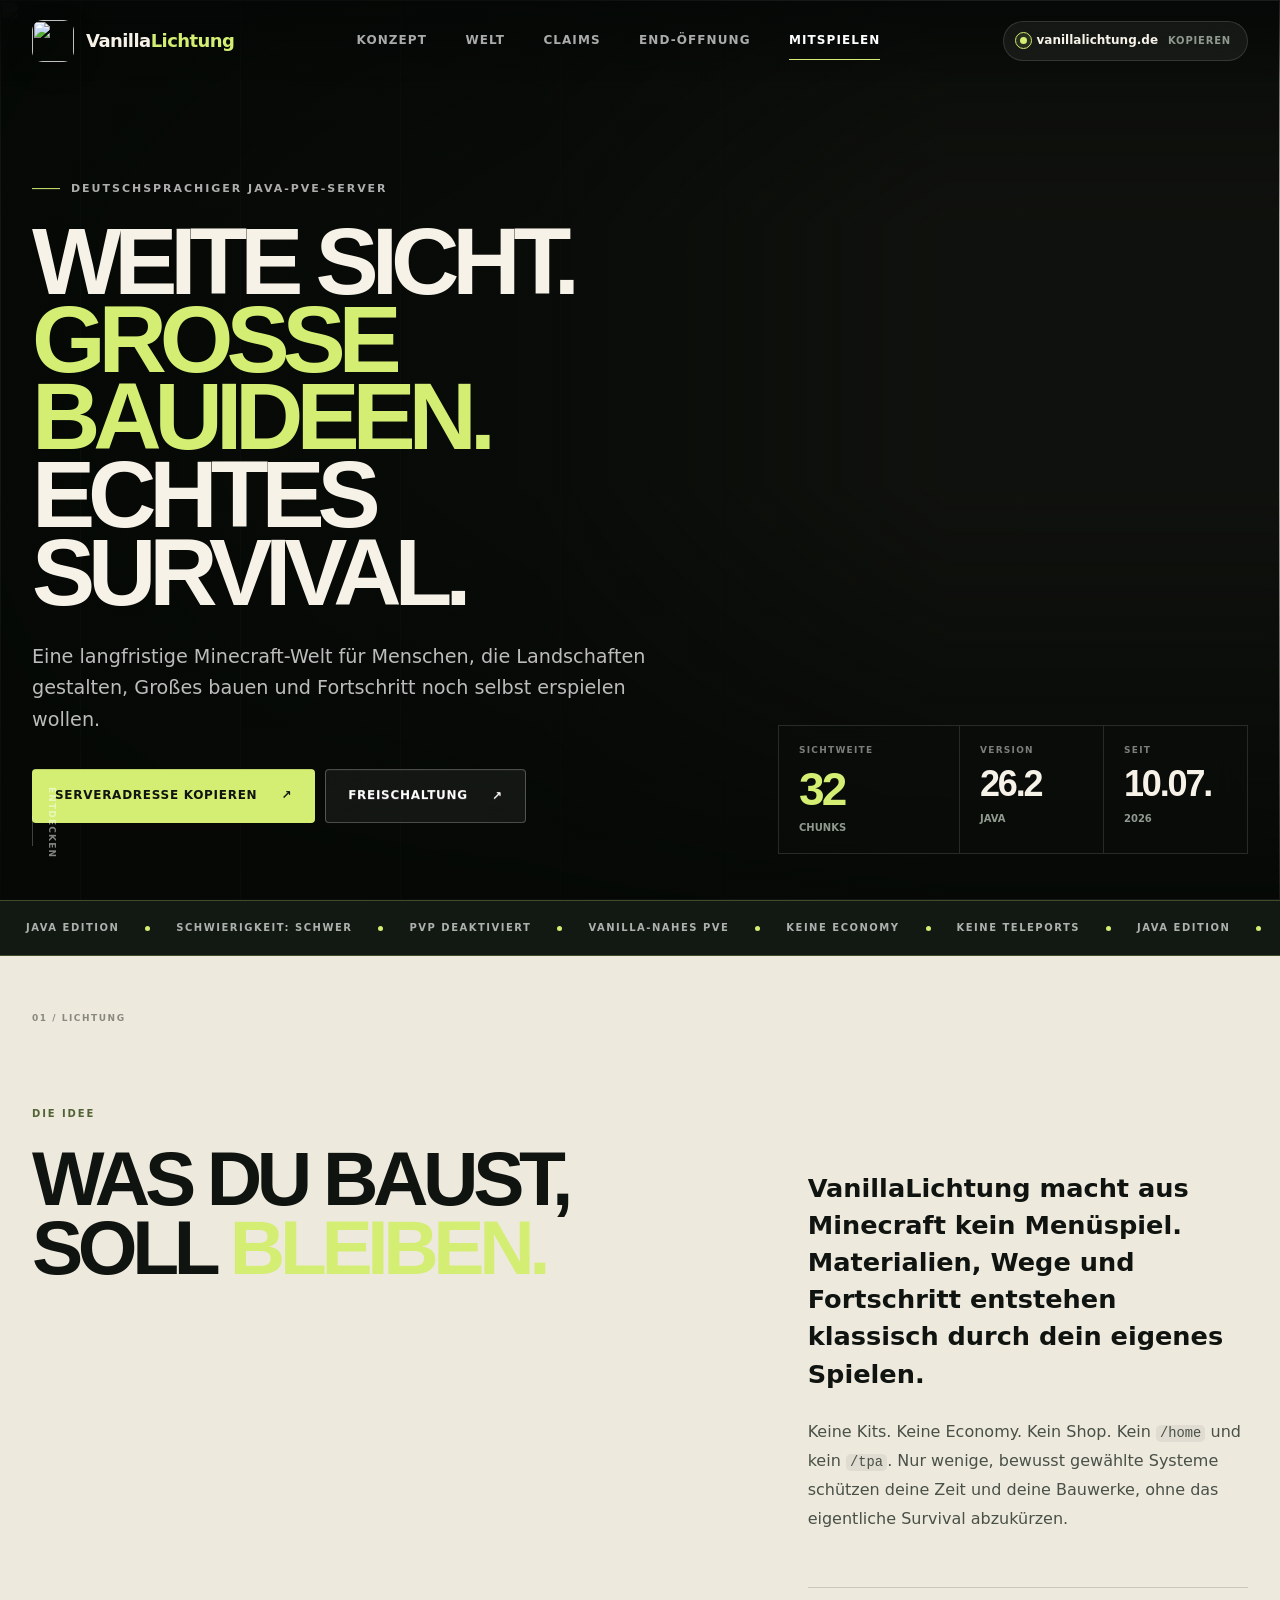
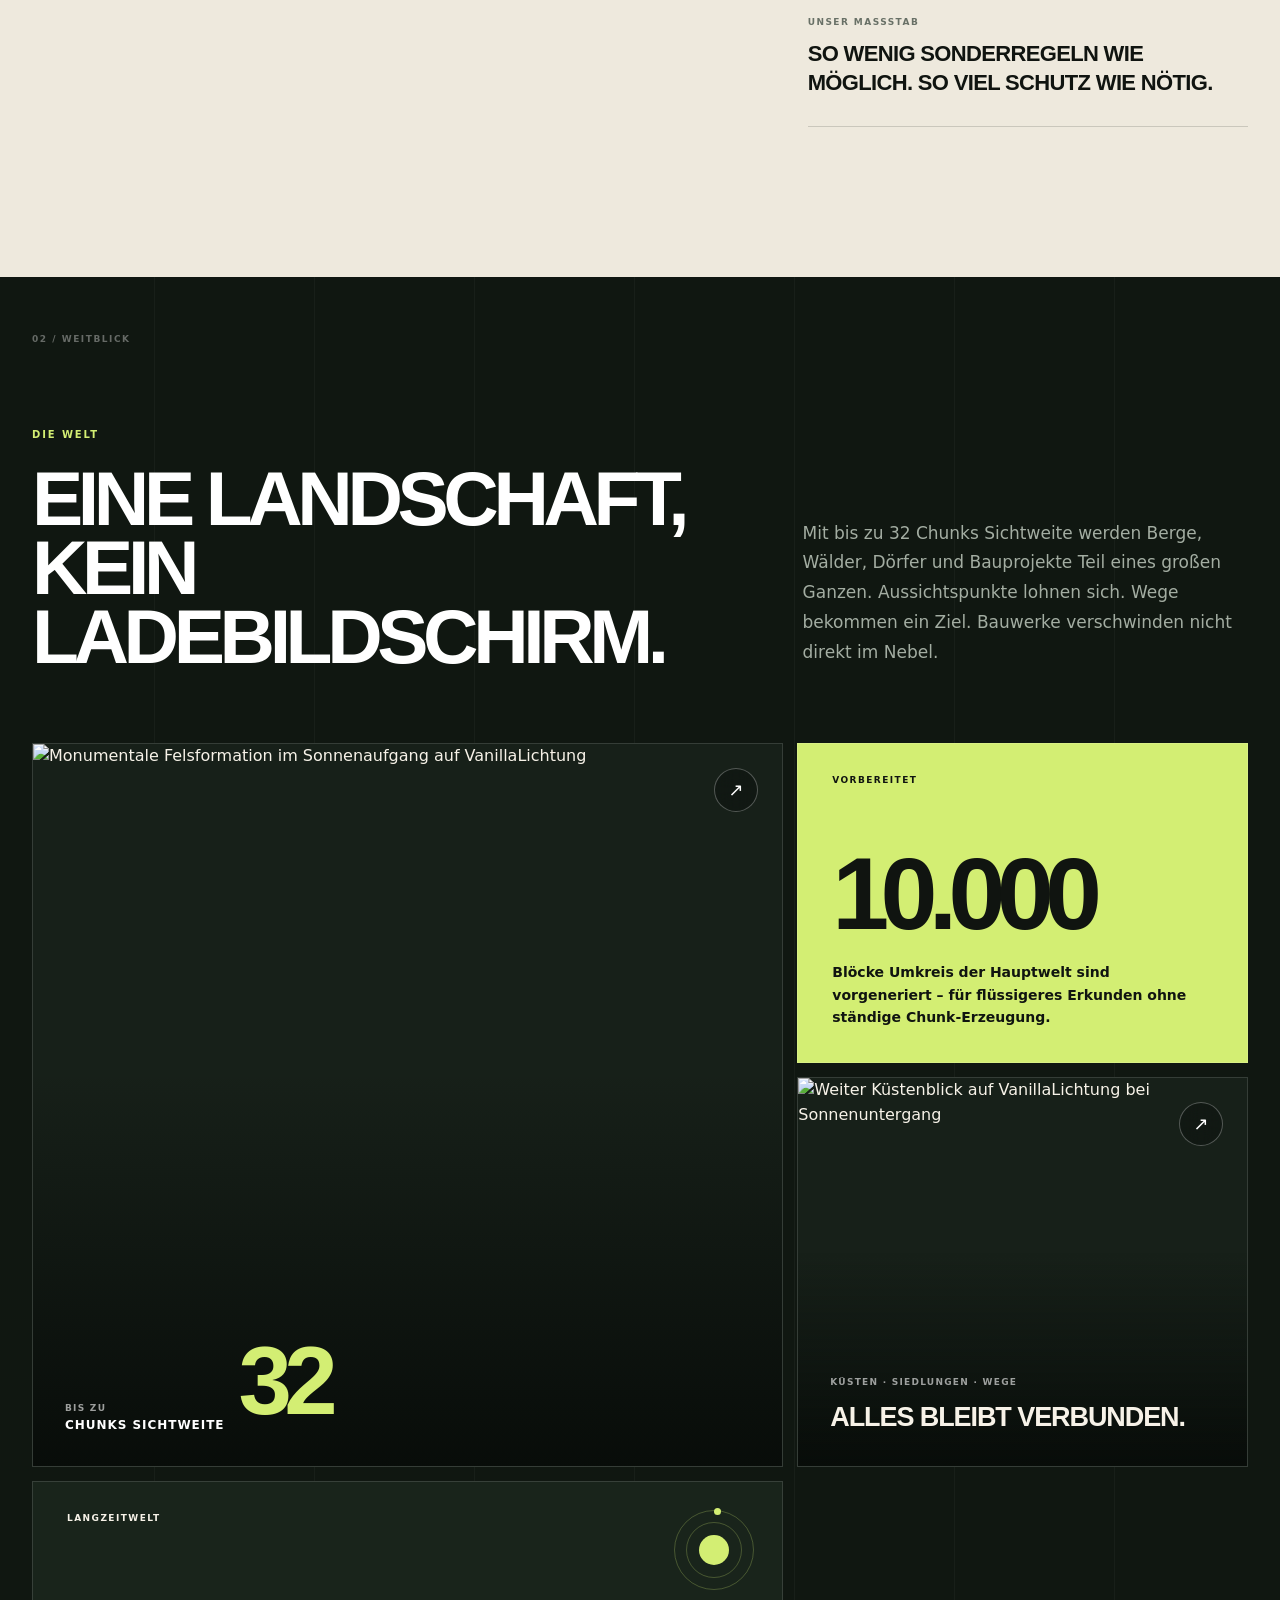
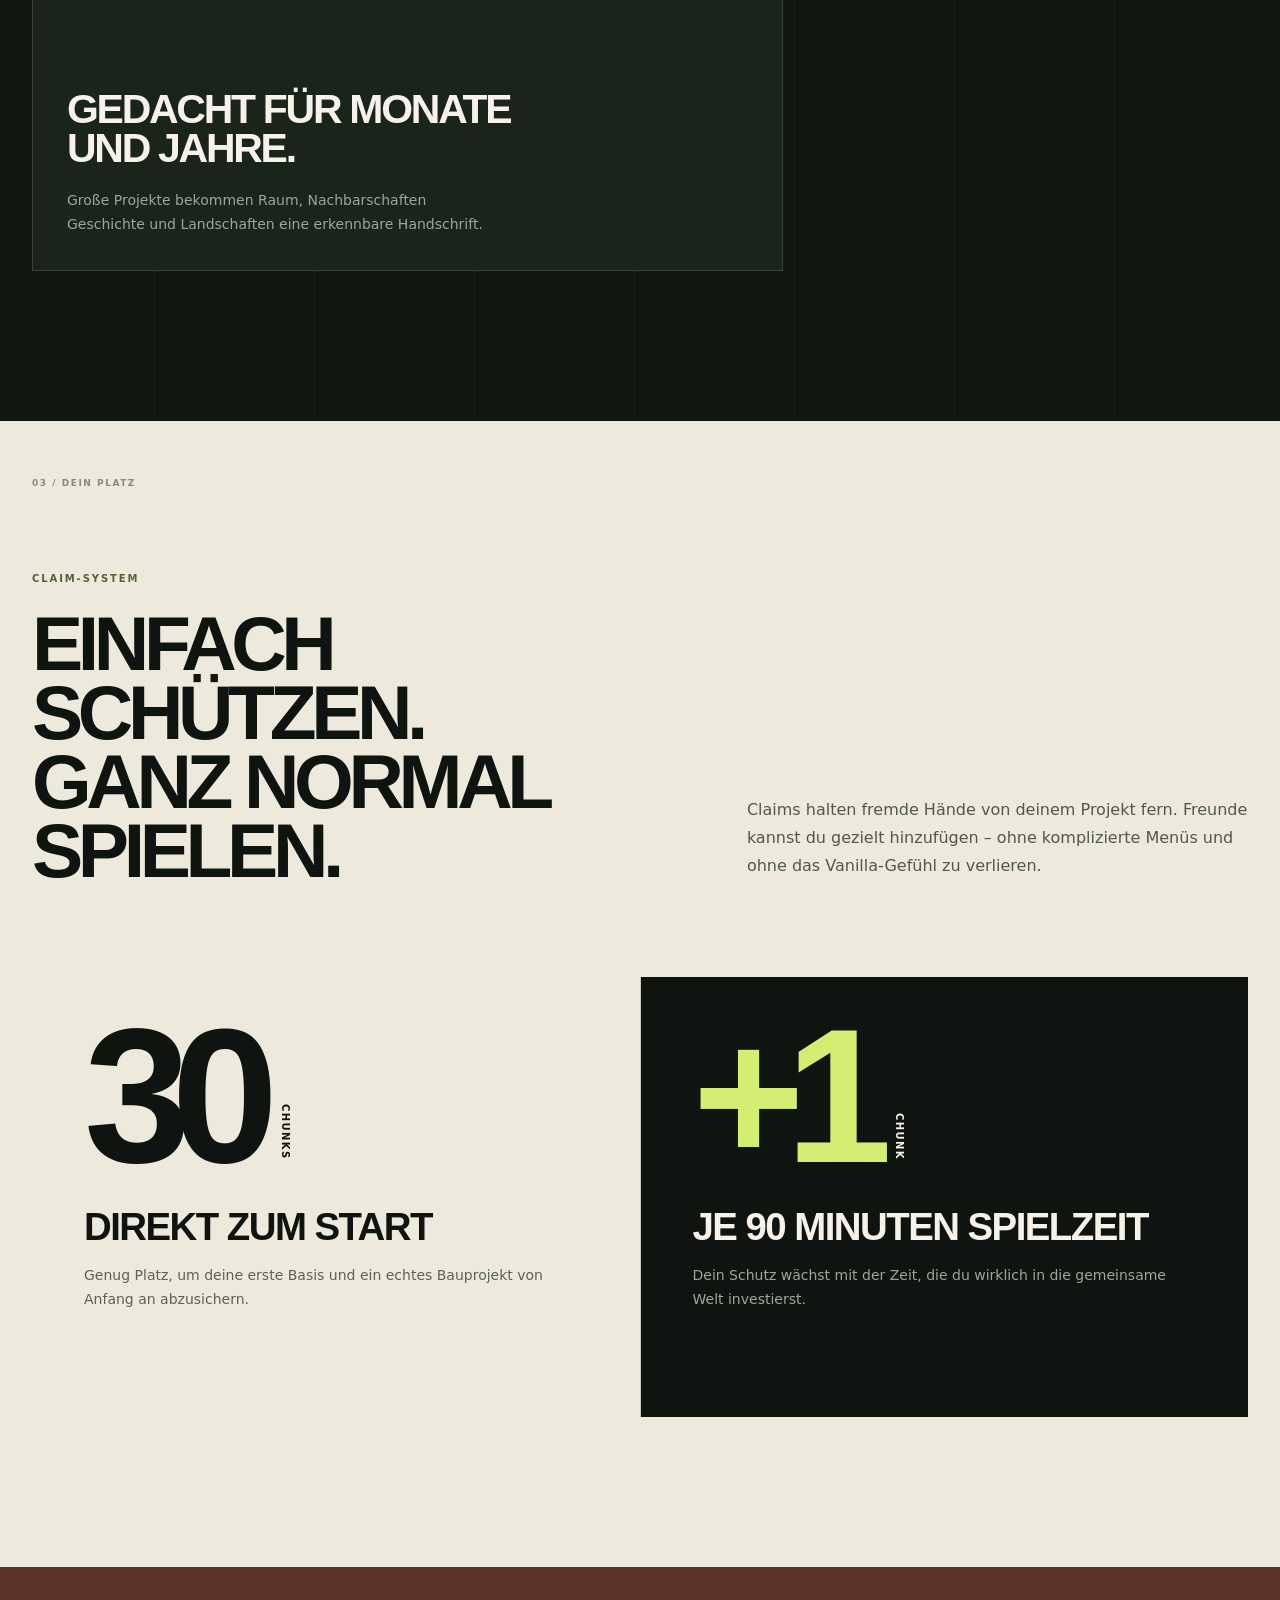
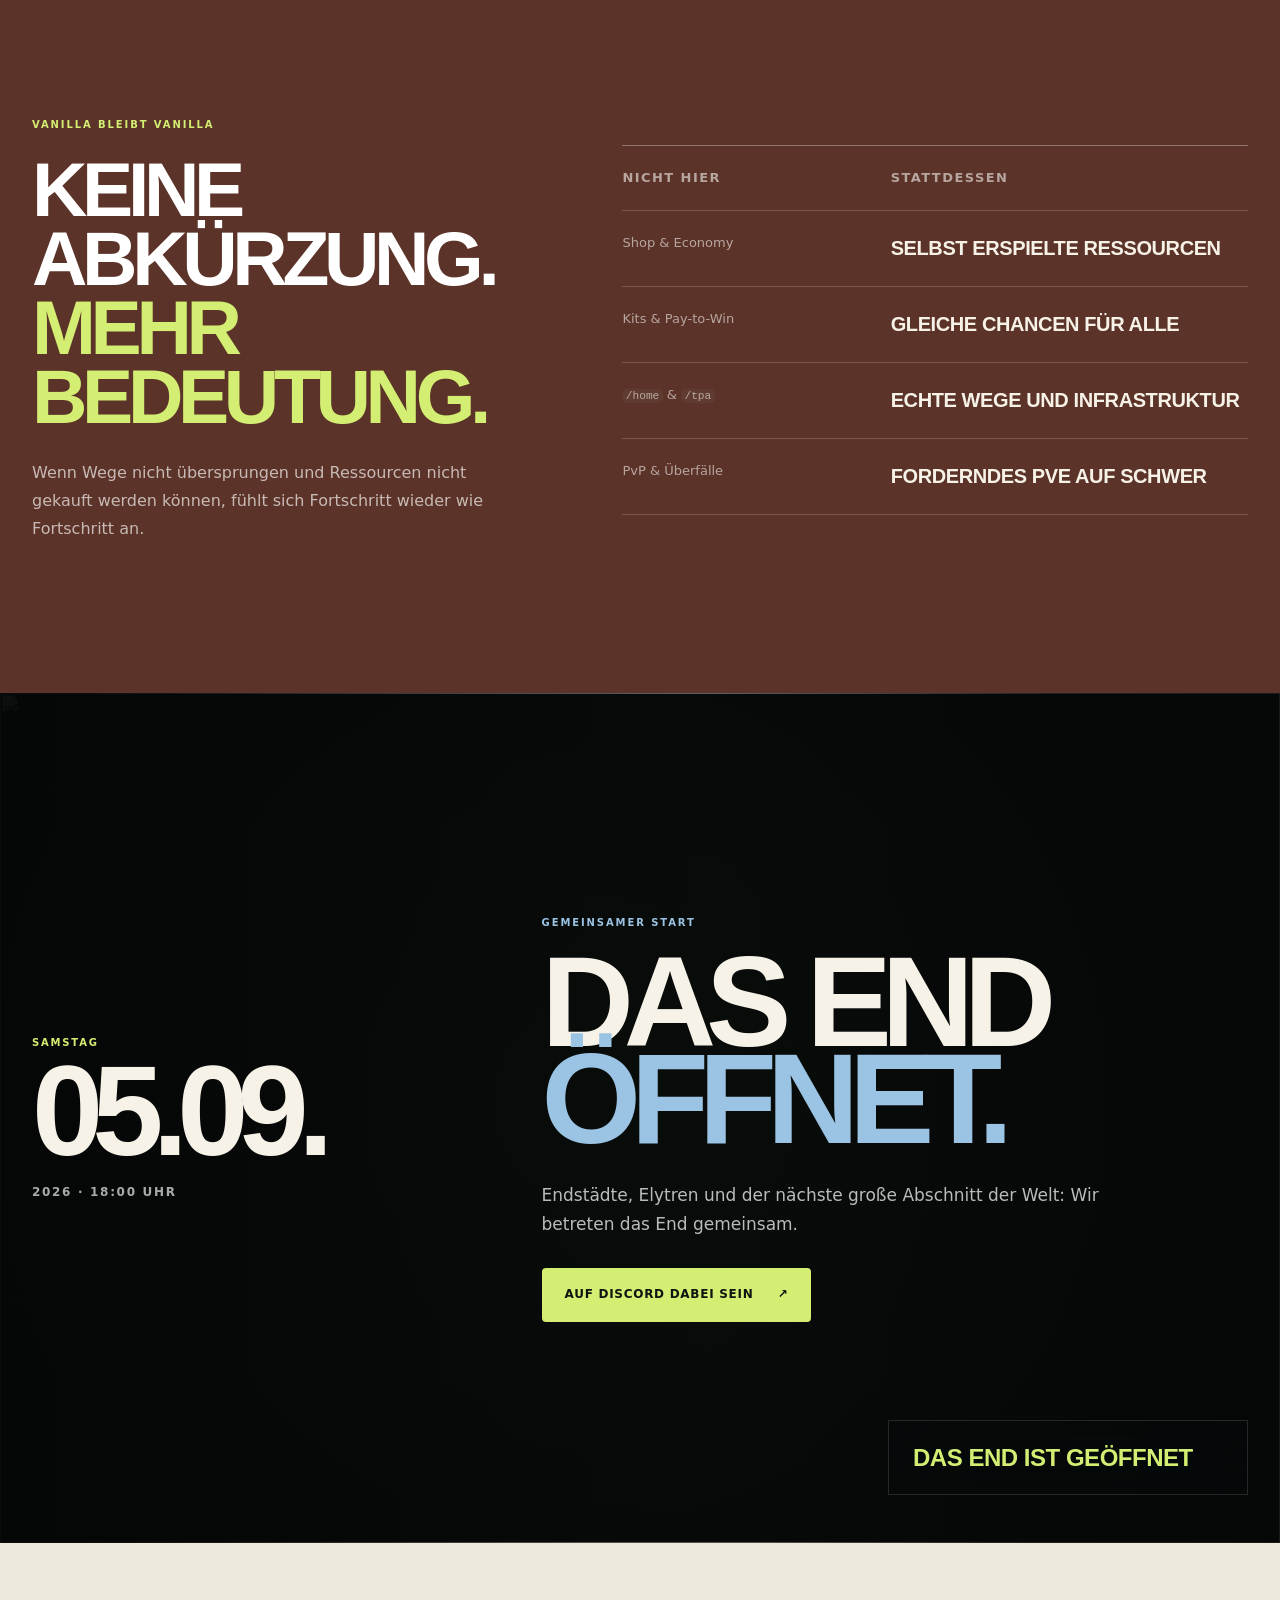
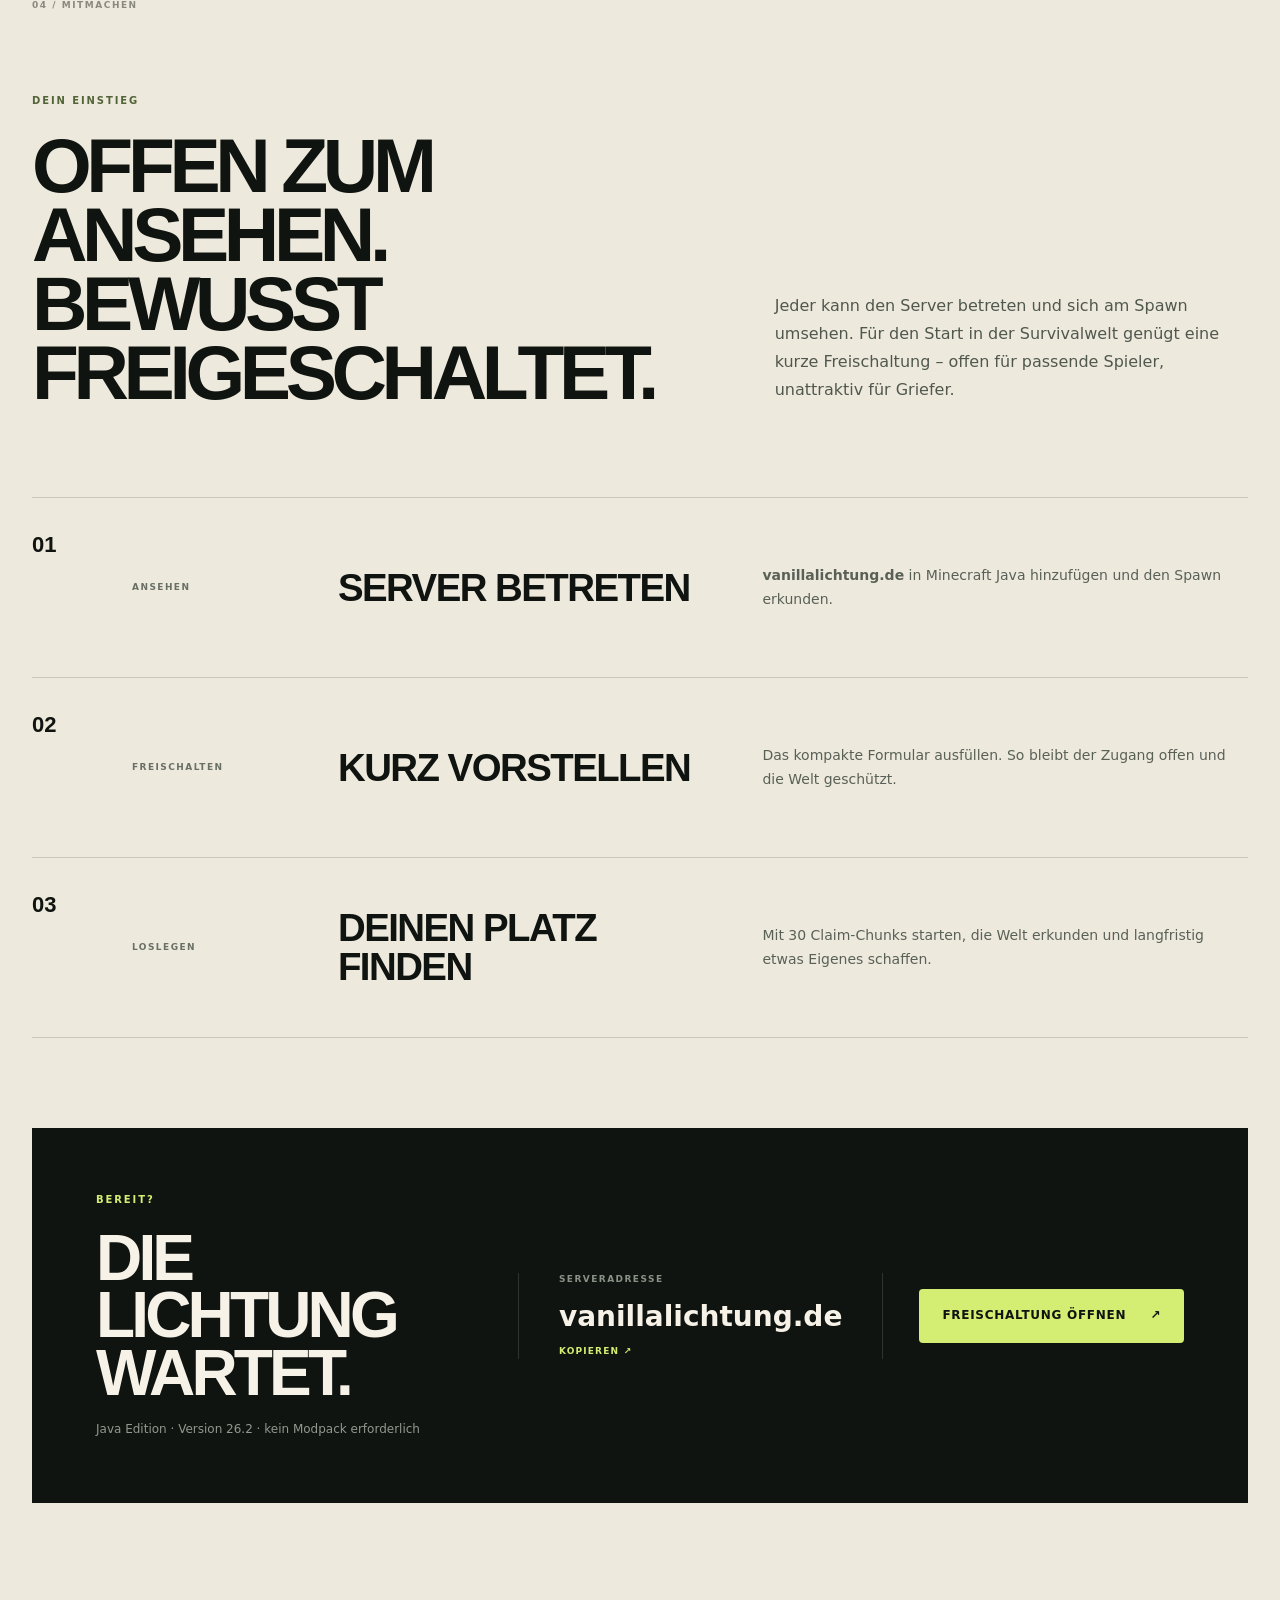
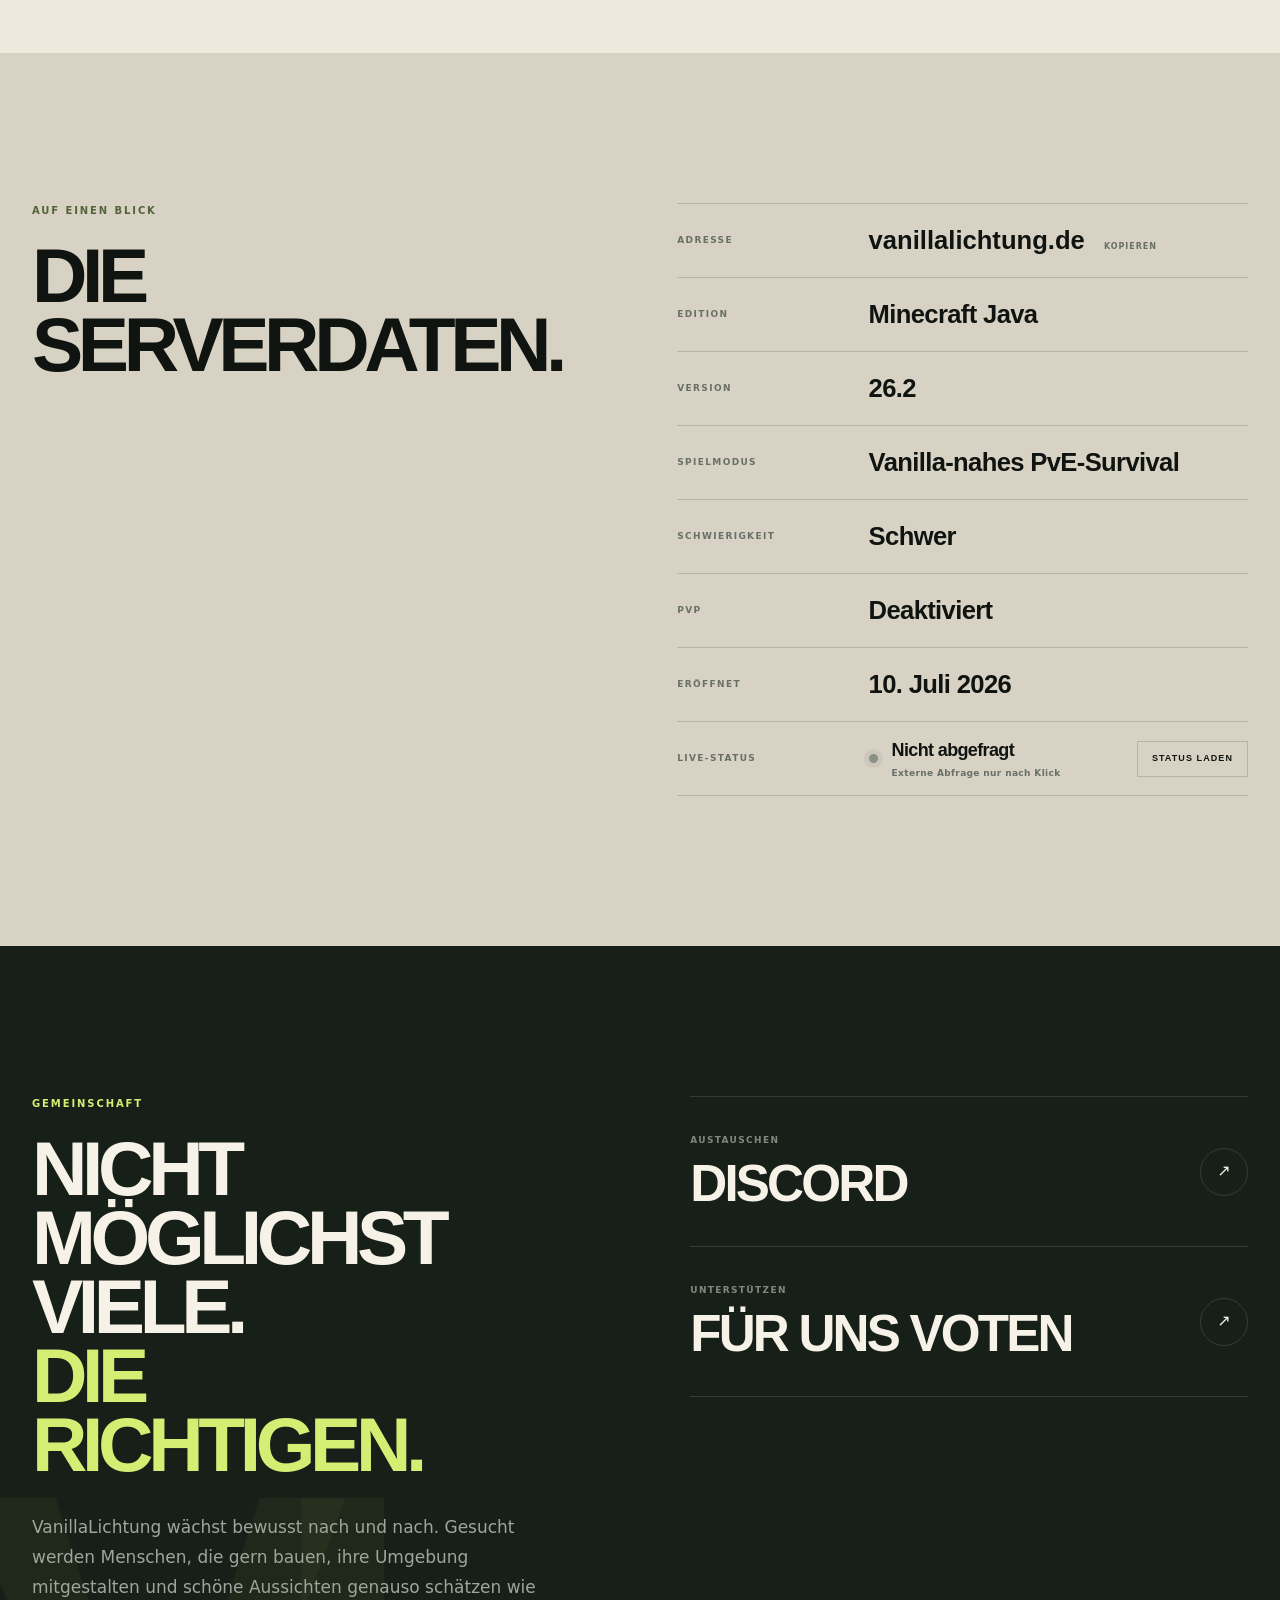
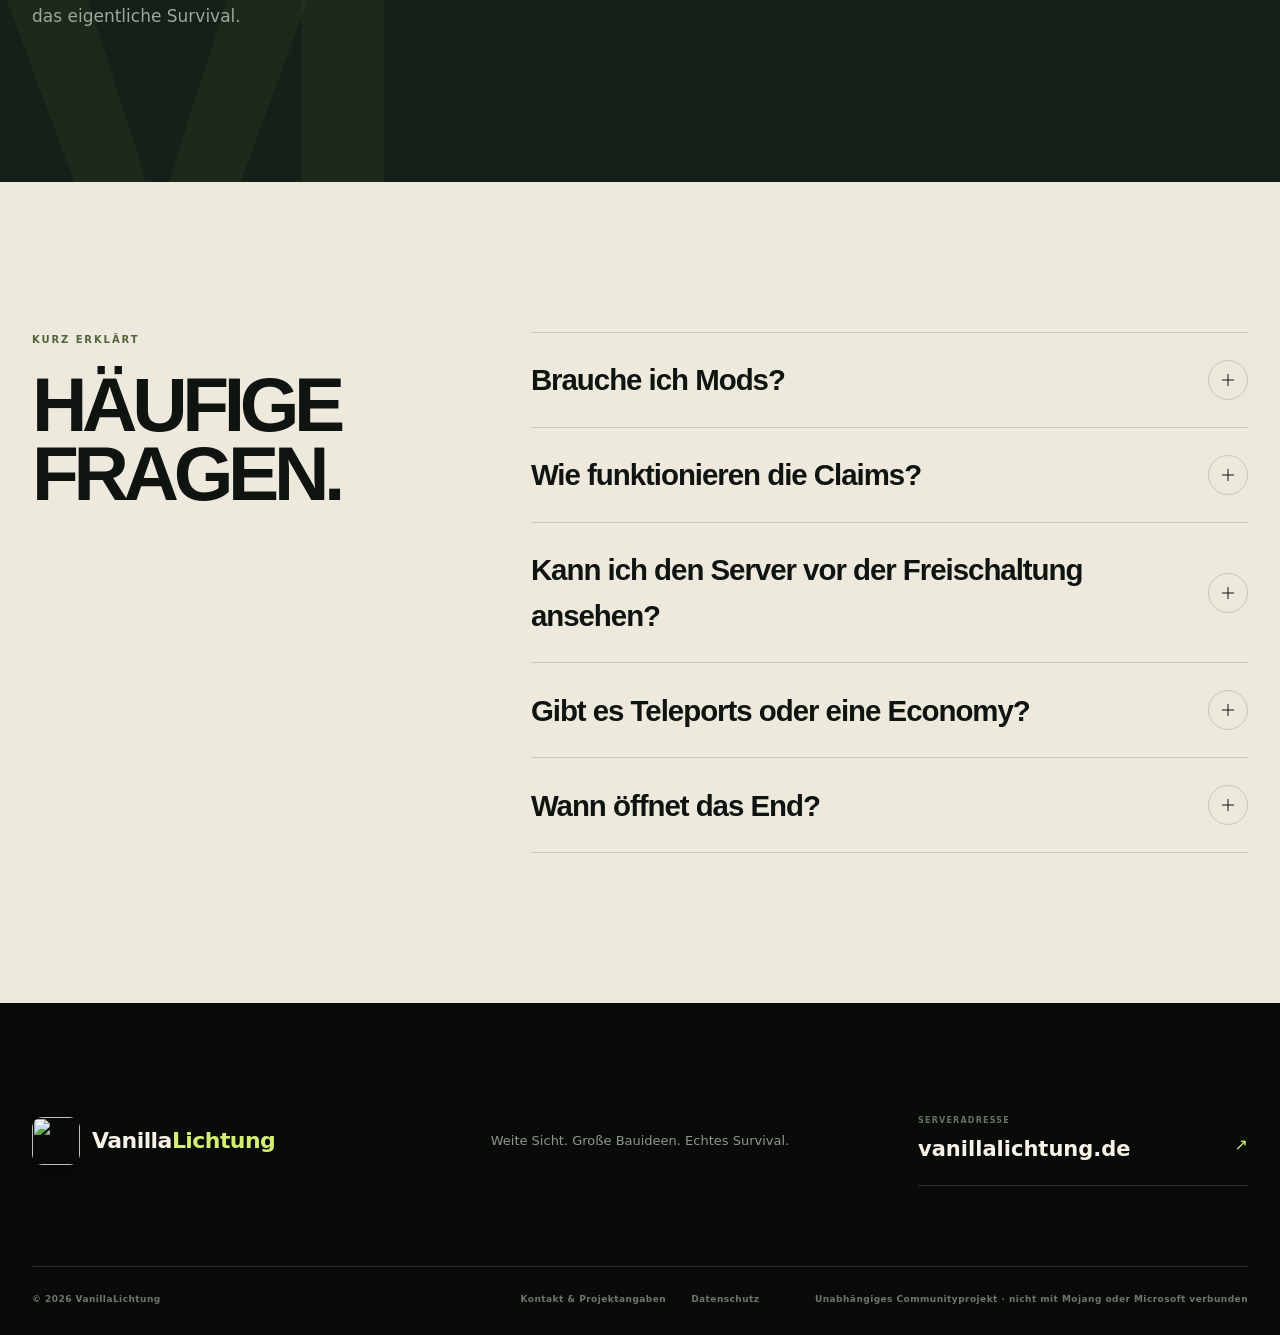
==== index.html @ e1c30c1f "Add files via upload" ====
<!doctype html>
<html lang="de">
<head>
  <meta charset="utf-8">
  <meta name="viewport" content="width=device-width, initial-scale=1">
  <meta name="theme-color" content="#0b0f0b">
  <meta name="color-scheme" content="dark">
  <meta name="description" content="VanillaLichtung ist ein deutschsprachiger Minecraft-Java-PvE-Survival-Server mit bis zu 32 Chunks Sichtweite, 30 Start-Claim-Chunks und echtem vanilla-nahem Langzeitspiel.">
  <meta property="og:title" content="VanillaLichtung – Weite Sicht. Große Bauideen. Echtes Survival.">
  <meta property="og:description" content="Vanilla-nahes PvE-Survival für langfristige Bauprojekte – ohne Shop, Economy, /home oder /tpa.">
  <meta property="og:type" content="website">
  <meta property="og:locale" content="de_DE">
  <meta property="og:url" content="https://www.vanillalichtung.de/">
  <meta property="og:image" content="https://www.vanillalichtung.de/assets/social-preview.png">
  <meta property="og:image:width" content="2560">
  <meta property="og:image:height" content="938">
  <meta name="twitter:card" content="summary_large_image">
  <meta name="twitter:title" content="VanillaLichtung – Survival mit Weitblick">
  <meta name="twitter:description" content="32 Chunks Sichtweite. 30 Start-Claims. Vanilla-nahes PvE-Survival.">
  <meta name="twitter:image" content="https://www.vanillalichtung.de/assets/social-preview.png">
  <link rel="canonical" href="https://www.vanillalichtung.de/">
  <link rel="icon" href="assets/favicon-32.png" sizes="32x32" type="image/png">
  <link rel="icon" href="assets/favicon-16.png" sizes="16x16" type="image/png">
  <link rel="apple-touch-icon" href="assets/apple-touch-icon.png">
  <link rel="preload" href="assets/scene-hero.webp" as="image" type="image/webp">
  <link rel="stylesheet" href="styles.css">
  <script>document.documentElement.classList.add('js');</script>
  <script type="application/ld+json">
    {
      "@context": "https://schema.org",
      "@type": "WebSite",
      "name": "VanillaLichtung",
      "url": "https://www.vanillalichtung.de/",
      "description": "Deutschsprachiger Minecraft-Java-PvE-Survival-Server mit hoher Sichtweite und vanilla-nahem Langzeitspiel.",
      "inLanguage": "de-DE"
    }
  </script>
  <title>VanillaLichtung – Minecraft Survival mit Weitblick</title>
</head>
<body>
  <a class="skip-link" href="#main">Direkt zum Inhalt</a>

  <header class="site-header" id="top">
    <a class="brand" href="#top" aria-label="VanillaLichtung – Startseite">
      <img src="assets/server-icon-64.png" width="42" height="42" alt="" aria-hidden="true">
      <span class="brand-wordmark">Vanilla<span>Lichtung</span></span>
    </a>
    <button class="nav-toggle" type="button" aria-expanded="false" aria-controls="main-nav" aria-label="Menü öffnen">
      <span></span><span></span>
    </button>
    <nav class="main-nav" id="main-nav" aria-label="Hauptnavigation">
      <a href="#idee">Konzept</a>
      <a href="#welt">Welt</a>
      <a href="#claims">Claims</a>
      <a href="#end">End-Öffnung</a>
      <a href="#start">Mitspielen</a>
    </nav>
    <button class="header-address copy-address" type="button" data-copy="vanillalichtung.de" aria-label="Serveradresse vanillalichtung.de kopieren">
      <span class="status-pulse" aria-hidden="true"></span>
      <span class="address-text">vanillalichtung.de</span>
      <span class="copy-hint">Kopieren</span>
    </button>
  </header>

  <main id="main">
    <section class="hero" aria-labelledby="hero-title">
      <div class="hero-media" aria-hidden="true">
        <img src="assets/scene-hero.webp" width="2048" height="1085" alt="" fetchpriority="high">
      </div>
      <div class="hero-vignette" aria-hidden="true"></div>
      <div class="hero-grid" aria-hidden="true"></div>

      <div class="hero-content">
        <p class="hero-kicker"><span></span> Deutschsprachiger Java-PvE-Server</p>
        <h1 id="hero-title">Weite Sicht.<br><em>Große Bauideen.</em><br>Echtes Survival.</h1>
        <p class="hero-lead">Eine langfristige Minecraft-Welt für Menschen, die Landschaften gestalten, Großes bauen und Fortschritt noch selbst erspielen wollen.</p>
        <div class="hero-actions">
          <button class="button button-primary copy-address" type="button" data-copy="vanillalichtung.de">
            <span class="button-label">Serveradresse kopieren</span><span aria-hidden="true">↗</span>
          </button>
          <a class="button button-ghost" href="https://forms.gle/4UyfsDZqbP4yVSKi9" target="_blank" rel="noopener noreferrer">Freischaltung <span aria-hidden="true">↗</span></a>
        </div>
      </div>

      <aside class="hero-specs" aria-label="Wichtige Serverdaten">
        <div class="hero-spec hero-spec-primary">
          <span>Sichtweite</span><strong>32</strong><small>Chunks</small>
        </div>
        <div class="hero-spec"><span>Version</span><strong>26.2</strong><small>Java</small></div>
        <div class="hero-spec"><span>Seit</span><strong>10.07.</strong><small>2026</small></div>
      </aside>

      <div class="hero-scroll"><span>Entdecken</span><i aria-hidden="true"></i></div>
    </section>

    <div class="signal-strip" aria-label="Servermerkmale">
      <div class="signal-track">
        <span>Java Edition</span><i></i><span>Schwierigkeit: Schwer</span><i></i><span>PvP deaktiviert</span><i></i><span>Vanilla-nahes PvE</span><i></i><span>Keine Economy</span><i></i><span>Keine Teleports</span><i></i>
        <span aria-hidden="true">Java Edition</span><i aria-hidden="true"></i><span aria-hidden="true">Schwierigkeit: Schwer</span><i aria-hidden="true"></i><span aria-hidden="true">PvP deaktiviert</span><i aria-hidden="true"></i><span aria-hidden="true">Vanilla-nahes PvE</span><i aria-hidden="true"></i><span aria-hidden="true">Keine Economy</span><i aria-hidden="true"></i><span aria-hidden="true">Keine Teleports</span><i aria-hidden="true"></i>
      </div>
    </div>

    <section class="manifest section" id="idee">
      <div class="section-index" aria-hidden="true">01 / LICHTUNG</div>
      <div class="manifest-title reveal">
        <span class="eyebrow">Die Idee</span>
        <h2>Was du baust,<br>soll <em>bleiben.</em></h2>
      </div>
      <div class="manifest-copy reveal">
        <p class="lead-copy">VanillaLichtung macht aus Minecraft kein Menüspiel. Materialien, Wege und Fortschritt entstehen klassisch durch dein eigenes Spielen.</p>
        <p>Keine Kits. Keine Economy. Kein Shop. Kein <code>/home</code> und kein <code>/tpa</code>. Nur wenige, bewusst gewählte Systeme schützen deine Zeit und deine Bauwerke, ohne das eigentliche Survival abzukürzen.</p>
        <div class="manifest-note"><span>Unser Maßstab</span><strong>So wenig Sonderregeln wie möglich. So viel Schutz wie nötig.</strong></div>
      </div>
    </section>

    <section class="world-section section" id="welt">
      <div class="section-index light" aria-hidden="true">02 / WEITBLICK</div>
      <header class="world-header reveal">
        <div><span class="eyebrow light">Die Welt</span><h2>Eine Landschaft,<br>kein Ladebildschirm.</h2></div>
        <p>Mit bis zu 32 Chunks Sichtweite werden Berge, Wälder, Dörfer und Bauprojekte Teil eines großen Ganzen. Aussichtspunkte lohnen sich. Wege bekommen ein Ziel. Bauwerke verschwinden nicht direkt im Nebel.</p>
      </header>

      <div class="world-bento">
        <figure class="world-card world-card-main reveal">
          <img src="assets/scene-monument.webp" width="2048" height="1085" alt="Monumentale Felsformation im Sonnenaufgang auf VanillaLichtung" loading="lazy" decoding="async">
          <figcaption><span>Bis zu</span><strong>32</strong><small>Chunks Sichtweite</small></figcaption>
          <button type="button" class="image-open" data-lightbox="assets/scene-monument.webp" data-caption="Weite Landschaft bei Sonnenaufgang" aria-label="Landschaftsbild vergrößern">↗</button>
        </figure>
        <article class="world-card world-card-stat reveal">
          <span class="card-label">Vorbereitet</span>
          <strong>10.000</strong>
          <p>Blöcke Umkreis der Hauptwelt sind vorgeneriert – für flüssigeres Erkunden ohne ständige Chunk-Erzeugung.</p>
        </article>
        <figure class="world-card world-card-coast reveal">
          <img src="assets/scene-coast.webp" width="1600" height="848" alt="Weiter Küstenblick auf VanillaLichtung bei Sonnenuntergang" loading="lazy" decoding="async">
          <figcaption><span>Küsten · Siedlungen · Wege</span><strong>Alles bleibt verbunden.</strong></figcaption>
          <button type="button" class="image-open" data-lightbox="assets/scene-coast.webp" data-caption="Küstenblick bei Sonnenuntergang" aria-label="Küstenbild vergrößern">↗</button>
        </figure>
        <article class="world-card world-card-longterm reveal">
          <span class="card-label">Langzeitwelt</span>
          <div class="orbit-mark" aria-hidden="true"><i></i></div>
          <h3>Gedacht für Monate und Jahre.</h3>
          <p>Große Projekte bekommen Raum, Nachbarschaften Geschichte und Landschaften eine erkennbare Handschrift.</p>
        </article>
      </div>
    </section>

    <section class="claims section" id="claims">
      <div class="section-index" aria-hidden="true">03 / DEIN PLATZ</div>
      <div class="claims-intro reveal">
        <span class="eyebrow">Claim-System</span>
        <h2>Einfach schützen.<br>Ganz normal spielen.</h2>
        <p>Claims halten fremde Hände von deinem Projekt fern. Freunde kannst du gezielt hinzufügen – ohne komplizierte Menüs und ohne das Vanilla-Gefühl zu verlieren.</p>
      </div>
      <div class="claims-numbers">
        <article class="claim-number reveal">
          <div class="number-line"><strong>30</strong><span>Chunks</span></div>
          <h3>direkt zum Start</h3>
          <p>Genug Platz, um deine erste Basis und ein echtes Bauprojekt von Anfang an abzusichern.</p>
        </article>
        <article class="claim-number claim-number-accent reveal">
          <div class="number-line"><strong>+1</strong><span>Chunk</span></div>
          <h3>je 90 Minuten Spielzeit</h3>
          <p>Dein Schutz wächst mit der Zeit, die du wirklich in die gemeinsame Welt investierst.</p>
        </article>
      </div>
    </section>

    <section class="survival section" aria-labelledby="survival-title">
      <div class="survival-copy reveal">
        <span class="eyebrow light">Vanilla bleibt Vanilla</span>
        <h2 id="survival-title">Keine Abkürzung.<br><em>Mehr Bedeutung.</em></h2>
        <p>Wenn Wege nicht übersprungen und Ressourcen nicht gekauft werden können, fühlt sich Fortschritt wieder wie Fortschritt an.</p>
      </div>
      <div class="survival-matrix reveal">
        <div class="matrix-head"><span>Nicht hier</span><span>Stattdessen</span></div>
        <div><span>Shop &amp; Economy</span><strong>Selbst erspielte Ressourcen</strong></div>
        <div><span>Kits &amp; Pay-to-Win</span><strong>Gleiche Chancen für alle</strong></div>
        <div><span><code>/home</code> &amp; <code>/tpa</code></span><strong>Echte Wege und Infrastruktur</strong></div>
        <div><span>PvP &amp; Überfälle</span><strong>Forderndes PvE auf Schwer</strong></div>
      </div>
    </section>

    <section class="end-event" id="end" aria-labelledby="end-title">
      <div class="end-media" aria-hidden="true"><img src="assets/scene-night.webp" width="2048" height="1085" alt="" loading="lazy" decoding="async"></div>
      <div class="end-overlay" aria-hidden="true"></div>
      <div class="end-content">
        <div class="end-date reveal">
          <span>Samstag</span><strong>05.09.</strong><small>2026 · 18:00 Uhr</small>
        </div>
        <div class="end-copy reveal">
          <span class="eyebrow end-eyebrow">Gemeinsamer Start</span>
          <h2 id="end-title">Das End<br><em>öffnet.</em></h2>
          <p>Endstädte, Elytren und der nächste große Abschnitt der Welt: Wir betreten das End gemeinsam.</p>
          <a class="button button-primary" href="https://discord.gg/wDB4ukjXA" target="_blank" rel="noopener noreferrer">Auf Discord dabei sein <span aria-hidden="true">↗</span></a>
        </div>
        <div class="countdown reveal" id="countdown" data-target="2026-09-05T18:00:00+02:00" aria-live="polite" aria-label="Countdown bis zur End-Öffnung">
          <div><strong data-days>--</strong><span>Tage</span></div>
          <div><strong data-hours>--</strong><span>Std.</span></div>
          <div><strong data-minutes>--</strong><span>Min.</span></div>
          <div><strong data-seconds>--</strong><span>Sek.</span></div>
        </div>
      </div>
    </section>

    <section class="start section" id="start">
      <div class="section-index" aria-hidden="true">04 / MITMACHEN</div>
      <header class="start-header reveal">
        <span class="eyebrow">Dein Einstieg</span>
        <h2>Offen zum Ansehen.<br>Bewusst freigeschaltet.</h2>
        <p>Jeder kann den Server betreten und sich am Spawn umsehen. Für den Start in der Survivalwelt genügt eine kurze Freischaltung – offen für passende Spieler, unattraktiv für Griefer.</p>
      </header>

      <div class="steps">
        <article class="step reveal"><span>01</span><div><small>Ansehen</small><h3>Server betreten</h3><p><strong>vanillalichtung.de</strong> in Minecraft Java hinzufügen und den Spawn erkunden.</p></div></article>
        <article class="step reveal"><span>02</span><div><small>Freischalten</small><h3>Kurz vorstellen</h3><p>Das kompakte Formular ausfüllen. So bleibt der Zugang offen und die Welt geschützt.</p></div></article>
        <article class="step reveal"><span>03</span><div><small>Loslegen</small><h3>Deinen Platz finden</h3><p>Mit 30 Claim-Chunks starten, die Welt erkunden und langfristig etwas Eigenes schaffen.</p></div></article>
      </div>

      <div class="join-panel reveal">
        <div class="join-panel-copy">
          <span class="eyebrow light">Bereit?</span>
          <h2>Die Lichtung wartet.</h2>
          <p>Java Edition · Version 26.2 · kein Modpack erforderlich</p>
        </div>
        <div class="join-address">
          <small>Serveradresse</small>
          <button class="copy-address" type="button" data-copy="vanillalichtung.de"><strong>vanillalichtung.de</strong><span class="button-label">Kopieren ↗</span></button>
        </div>
        <a class="button button-primary" href="https://forms.gle/4UyfsDZqbP4yVSKi9" target="_blank" rel="noopener noreferrer">Freischaltung öffnen <span aria-hidden="true">↗</span></a>
      </div>
    </section>

    <section class="facts section" aria-labelledby="facts-title">
      <div class="facts-heading reveal"><span class="eyebrow">Auf einen Blick</span><h2 id="facts-title">Die Serverdaten.</h2></div>
      <dl class="fact-table reveal">
        <div><dt>Adresse</dt><dd><button class="copy-address text-copy" type="button" data-copy="vanillalichtung.de">vanillalichtung.de <span>Kopieren</span></button></dd></div>
        <div><dt>Edition</dt><dd>Minecraft Java</dd></div>
        <div><dt>Version</dt><dd>26.2</dd></div>
        <div><dt>Spielmodus</dt><dd>Vanilla-nahes PvE-Survival</dd></div>
        <div><dt>Schwierigkeit</dt><dd>Schwer</dd></div>
        <div><dt>PvP</dt><dd>Deaktiviert</dd></div>
        <div><dt>Eröffnet</dt><dd>10. Juli 2026</dd></div>
        <div class="status-row"><dt>Live-Status</dt><dd id="server-status" aria-live="polite"><span class="live-status"><i class="status-dot status-idle"></i><span><strong>Nicht abgefragt</strong><small>Externe Abfrage nur nach Klick</small></span></span><button id="load-status" type="button">Status laden</button></dd></div>
      </dl>
    </section>

    <section class="community section" aria-labelledby="community-title">
      <div class="community-mark" aria-hidden="true">VL</div>
      <div class="community-copy reveal">
        <span class="eyebrow light">Gemeinschaft</span>
        <h2 id="community-title">Nicht möglichst viele.<br><em>Die Richtigen.</em></h2>
        <p>VanillaLichtung wächst bewusst nach und nach. Gesucht werden Menschen, die gern bauen, ihre Umgebung mitgestalten und schöne Aussichten genauso schätzen wie das eigentliche Survival.</p>
      </div>
      <div class="community-links reveal">
        <a href="https://discord.gg/wDB4ukjXA" target="_blank" rel="noopener noreferrer"><span><small>Austauschen</small><strong>Discord</strong></span><i aria-hidden="true">↗</i></a>
        <a href="https://minecraft-server.eu/vote/index/239E7" target="_blank" rel="noopener noreferrer"><span><small>Unterstützen</small><strong>Für uns voten</strong></span><i aria-hidden="true">↗</i></a>
      </div>
    </section>

    <section class="faq section" aria-labelledby="faq-title">
      <div class="faq-heading reveal"><span class="eyebrow">Kurz erklärt</span><h2 id="faq-title">Häufige Fragen.</h2></div>
      <div class="faq-list">
        <details class="reveal"><summary>Brauche ich Mods?<span aria-hidden="true"></span></summary><p>Nein. Ein normaler Minecraft-Java-Client in Version 26.2 reicht aus. Shader und Ressourcenpakete sind freiwillig.</p></details>
        <details class="reveal"><summary>Wie funktionieren die Claims?<span aria-hidden="true"></span></summary><p>Du startest mit 30 Claim-Chunks. Für jeweils 90 Minuten tatsächliche Spielzeit erhältst du einen weiteren Claim-Chunk. Freunde können gezielt zu deinem Gebiet hinzugefügt werden.</p></details>
        <details class="reveal"><summary>Kann ich den Server vor der Freischaltung ansehen?<span aria-hidden="true"></span></summary><p>Ja. Jeder kann den Server betreten und sich am Spawn einen ersten Eindruck verschaffen. Nur der Start in die Survivalwelt benötigt die kurze Freischaltung.</p></details>
        <details class="reveal"><summary>Gibt es Teleports oder eine Economy?<span aria-hidden="true"></span></summary><p>Nein. Es gibt bewusst keinen Shop, keine Economy, keine Kits, kein <code>/home</code> und kein <code>/tpa</code>.</p></details>
        <details class="reveal"><summary>Wann öffnet das End?<span aria-hidden="true"></span></summary><p>Am Samstag, den 05. September 2026, um 18:00 Uhr deutscher Zeit. Aktuelle Absprachen zum gemeinsamen Start findest du auf Discord.</p></details>
      </div>
    </section>
  </main>

  <footer class="site-footer">
    <div class="footer-top">
      <a class="brand footer-brand" href="#top"><img src="assets/server-icon-64.png" width="48" height="48" alt=""><span class="brand-wordmark">Vanilla<span>Lichtung</span></span></a>
      <p>Weite Sicht. Große Bauideen. Echtes Survival.</p>
      <button class="footer-address copy-address" type="button" data-copy="vanillalichtung.de"><span>Serveradresse</span><strong>vanillalichtung.de</strong><i aria-hidden="true">↗</i></button>
    </div>
    <div class="footer-bottom">
      <span>© <span id="current-year">2026</span> VanillaLichtung</span>
      <nav aria-label="Rechtliches"><a href="impressum.html">Kontakt &amp; Projektangaben</a><a href="datenschutz.html">Datenschutz</a></nav>
      <span>Unabhängiges Communityprojekt · nicht mit Mojang oder Microsoft verbunden</span>
    </div>
  </footer>

  <div class="lightbox" id="image-lightbox" hidden aria-hidden="true" role="dialog" aria-modal="true" aria-label="Große Bildansicht">
    <button class="lightbox-close" type="button" aria-label="Bildansicht schließen">Schließen ×</button>
    <figure><img src="" alt=""><figcaption></figcaption></figure>
  </div>
  <div class="toast" id="copy-toast" role="status" aria-live="polite">Serveradresse kopiert</div>
  <script src="script.js" defer></script>
</body>
</html>
---- styles.css ----
:root {
  --ink: #101410;
  --ink-soft: #283028;
  --night: #090d0a;
  --forest: #101a12;
  --forest-2: #18241a;
  --paper: #eee9dd;
  --paper-2: #ded8cb;
  --cream: #f7f2e8;
  --muted: #8f998e;
  --line-dark: rgba(255, 255, 255, .13);
  --line-light: rgba(16, 20, 16, .16);
  --lime: #d3ee73;
  --amber: #ffb24b;
  --coral: #ff6b4a;
  --radius: 20px;
  --page: min(1380px, calc(100% - 64px));
  --display: "Arial Narrow", "Aptos Display", "Segoe UI", sans-serif;
  --body: Inter, ui-sans-serif, system-ui, -apple-system, BlinkMacSystemFont, "Segoe UI", sans-serif;
}

* { box-sizing: border-box; }
html { scroll-behavior: smooth; background: var(--night); }
body { margin: 0; overflow-x: hidden; background: var(--night); color: var(--cream); font-family: var(--body); line-height: 1.55; -webkit-font-smoothing: antialiased; }
body.lightbox-open, body.nav-open { overflow: hidden; }
a { color: inherit; text-decoration: none; }
button, input, textarea, select { font: inherit; }
button { color: inherit; }
img { display: block; max-width: 100%; }
code { padding: .08em .3em; border-radius: 5px; background: rgba(127, 127, 127, .12); font-family: ui-monospace, SFMono-Regular, Menlo, Consolas, monospace; font-size: .86em; }
::selection { background: var(--lime); color: var(--ink); }

.skip-link { position: fixed; z-index: 1000; top: 12px; left: 12px; padding: 11px 15px; border-radius: 9px; background: var(--lime); color: var(--ink); font-size: 14px; font-weight: 800; transform: translateY(-160%); transition: transform .2s; }
.skip-link:focus { transform: none; }

.site-header { position: fixed; z-index: 100; inset: 0 0 auto; display: grid; grid-template-columns: auto 1fr auto; align-items: center; min-height: 82px; padding: 0 32px; border-bottom: 1px solid transparent; transition: background .3s, border-color .3s, min-height .3s; }
.site-header::before { position: absolute; z-index: -1; inset: 0; content: ""; background: linear-gradient(180deg, rgba(4, 7, 5, .72), transparent); pointer-events: none; }
.site-header.scrolled { min-height: 68px; border-color: var(--line-dark); background: rgba(9, 13, 10, .86); backdrop-filter: blur(20px) saturate(130%); }
.site-header.scrolled::before { opacity: 0; }
.brand { display: inline-flex; align-items: center; gap: 12px; font-weight: 800; letter-spacing: -.035em; }
.brand img { border-radius: 11px; box-shadow: 0 8px 25px rgba(0, 0, 0, .25); }
.brand-wordmark { font-size: 18px; }
.brand-wordmark span { color: var(--lime); }
.main-nav { display: flex; align-items: center; justify-content: center; gap: clamp(20px, 3vw, 44px); font-size: 12px; font-weight: 780; letter-spacing: .09em; text-transform: uppercase; }
.main-nav a { position: relative; color: rgba(255, 255, 255, .66); transition: color .2s; }
.main-nav a::after { position: absolute; right: 0; bottom: -10px; left: 0; height: 1px; content: ""; background: var(--lime); transform: scaleX(0); transform-origin: right; transition: transform .25s; }
.main-nav a:hover, .main-nav a.active { color: #fff; }
.main-nav a:hover::after, .main-nav a.active::after { transform: scaleX(1); transform-origin: left; }
.header-address { display: flex; align-items: center; gap: 10px; min-height: 40px; padding: 0 16px; border: 1px solid var(--line-dark); border-radius: 999px; background: rgba(255, 255, 255, .06); cursor: pointer; backdrop-filter: blur(12px); transition: border-color .2s, background .2s; }
.header-address:hover { border-color: rgba(211, 238, 115, .58); background: rgba(211, 238, 115, .08); }
.status-pulse { position: relative; width: 7px; height: 7px; border-radius: 50%; background: var(--lime); box-shadow: 0 0 0 4px rgba(211, 238, 115, .1); }
.status-pulse::after { position: absolute; inset: -5px; border: 1px solid var(--lime); border-radius: 50%; content: ""; animation: ping 2s ease-out infinite; }
.address-text { font-size: 12px; font-weight: 800; }
.copy-hint { color: var(--muted); font-size: 10px; font-weight: 750; letter-spacing: .08em; text-transform: uppercase; }
.nav-toggle { display: none; }

.hero { position: relative; min-height: max(720px, 100svh); overflow: hidden; background: #11130f; }
.hero-media, .hero-vignette, .hero-grid { position: absolute; inset: 0; }
.hero-media img { width: 100%; height: 100%; object-fit: cover; object-position: center 55%; animation: hero-drift 18s ease-out both; }
.hero-vignette { background: linear-gradient(90deg, rgba(5, 8, 5, .93) 0%, rgba(5, 8, 5, .68) 42%, rgba(5, 8, 5, .12) 74%), linear-gradient(0deg, rgba(5, 8, 5, .9) 0%, transparent 46%), linear-gradient(180deg, rgba(5, 8, 5, .52), transparent 25%); }
.hero-grid { opacity: .18; background-image: linear-gradient(rgba(255, 255, 255, .13) 1px, transparent 1px), linear-gradient(90deg, rgba(255, 255, 255, .13) 1px, transparent 1px); background-position: center; background-size: 12.5vw 100%, 12.5vw 100%; mask-image: linear-gradient(90deg, #000, transparent 75%); }
.hero-content { position: absolute; z-index: 3; top: 50%; left: max(32px, calc((100vw - 1380px) / 2)); width: min(790px, calc(100% - 64px)); transform: translateY(-42%); }
.hero-kicker { display: flex; align-items: center; gap: 11px; margin: 0 0 26px; color: rgba(255, 255, 255, .67); font-size: 11px; font-weight: 800; letter-spacing: .18em; text-transform: uppercase; }
.hero-kicker span { width: 28px; height: 1px; background: var(--lime); }
.hero h1 { margin: 0; font-family: var(--display); font-size: clamp(58px, 7.4vw, 122px); font-stretch: condensed; font-weight: 850; letter-spacing: -.075em; line-height: .82; text-transform: uppercase; }
.hero h1 em, .manifest h2 em, .survival h2 em, .end-copy h2 em, .community-copy h2 em { color: var(--lime); font-style: normal; font-weight: inherit; }
.hero-lead { max-width: 630px; margin: 30px 0 0; color: rgba(255, 255, 255, .73); font-size: clamp(16px, 1.5vw, 20px); line-height: 1.62; }
.hero-actions { display: flex; flex-wrap: wrap; gap: 10px; margin-top: 34px; }
.button { display: inline-flex; align-items: center; justify-content: space-between; gap: 24px; min-height: 54px; padding: 0 22px; border: 1px solid transparent; border-radius: 4px; font-size: 12px; font-weight: 850; letter-spacing: .06em; text-transform: uppercase; cursor: pointer; transition: transform .2s, background .2s, color .2s, border-color .2s; }
.button:hover { transform: translateY(-2px); }
.button-primary { background: var(--lime); color: var(--ink); }
.button-primary:hover { background: #e4fa92; }
.button-ghost { border-color: rgba(255, 255, 255, .27); background: rgba(255, 255, 255, .06); color: #fff; backdrop-filter: blur(14px); }
.button-ghost:hover { border-color: rgba(255, 255, 255, .5); background: rgba(255, 255, 255, .12); }
.hero-specs { position: absolute; z-index: 4; right: max(32px, calc((100vw - 1380px) / 2)); bottom: 46px; display: grid; grid-template-columns: 1.25fr 1fr 1fr; width: min(470px, calc(100% - 64px)); border: 1px solid var(--line-dark); background: rgba(10, 14, 10, .62); backdrop-filter: blur(18px); }
.hero-spec { min-height: 116px; padding: 18px 20px; border-left: 1px solid var(--line-dark); }
.hero-spec:first-child { border-left: 0; }
.hero-spec span { display: block; margin-bottom: 8px; color: rgba(255, 255, 255, .47); font-size: 9px; font-weight: 800; letter-spacing: .14em; text-transform: uppercase; }
.hero-spec strong { display: inline-block; font-family: var(--display); font-size: 36px; font-weight: 840; letter-spacing: -.06em; line-height: 1; }
.hero-spec small { display: block; margin-top: 7px; color: var(--muted); font-size: 10px; font-weight: 700; text-transform: uppercase; }
.hero-spec-primary strong { color: var(--lime); font-size: 46px; }
.hero-scroll { position: absolute; z-index: 3; bottom: 42px; left: 32px; display: flex; flex-direction: column; align-items: center; gap: 11px; color: rgba(255, 255, 255, .5); font-size: 9px; font-weight: 800; letter-spacing: .13em; text-transform: uppercase; writing-mode: vertical-rl; }
.hero-scroll i { display: block; width: 1px; height: 48px; overflow: hidden; background: rgba(255, 255, 255, .24); }
.hero-scroll i::after { display: block; width: 1px; height: 18px; content: ""; background: var(--lime); animation: scroll-line 2s infinite; }

.signal-strip { overflow: hidden; border-block: 1px solid rgba(211, 238, 115, .24); background: #111912; }
.signal-track { display: flex; align-items: center; width: max-content; height: 54px; animation: ticker 32s linear infinite; }
.signal-track span { padding: 0 26px; color: rgba(255, 255, 255, .66); font-size: 10px; font-weight: 800; letter-spacing: .15em; text-transform: uppercase; }
.signal-track i { width: 5px; height: 5px; border-radius: 50%; background: var(--lime); }

.section { position: relative; padding: 150px max(32px, calc((100vw - 1380px) / 2)); }
.section-index { position: absolute; top: 56px; left: max(32px, calc((100vw - 1380px) / 2)); color: rgba(16, 20, 16, .45); font-size: 9px; font-weight: 850; letter-spacing: .17em; }
.section-index.light { color: rgba(255, 255, 255, .36); }
.eyebrow { display: block; margin-bottom: 22px; color: #526437; font-size: 10px; font-weight: 850; letter-spacing: .19em; text-transform: uppercase; }
.eyebrow.light { color: var(--lime); }
.manifest { display: grid; grid-template-columns: minmax(0, 1.08fr) minmax(360px, .72fr); gap: clamp(60px, 9vw, 150px); align-items: start; background: var(--paper); color: var(--ink); }
.manifest h2, .world-header h2, .claims h2, .survival h2, .start-header h2, .facts-heading h2, .community-copy h2, .faq-heading h2, .legal-card h1 { margin: 0; font-family: var(--display); font-size: clamp(54px, 6vw, 94px); font-weight: 850; letter-spacing: -.07em; line-height: .9; text-transform: uppercase; }
.manifest-copy { padding-top: 64px; }
.manifest-copy p { max-width: 650px; color: #485047; font-size: 16px; line-height: 1.8; }
.manifest-copy .lead-copy { margin-top: 0; color: var(--ink); font-size: clamp(20px, 2vw, 28px); font-weight: 570; line-height: 1.45; }
.manifest-note { display: grid; gap: 10px; margin-top: 54px; padding: 28px 0; border-block: 1px solid var(--line-light); }
.manifest-note span { color: #687066; font-size: 9px; font-weight: 850; letter-spacing: .16em; text-transform: uppercase; }
.manifest-note strong { max-width: 580px; font-family: var(--display); font-size: 22px; letter-spacing: -.03em; line-height: 1.3; text-transform: uppercase; }

.world-section { overflow: hidden; background: #101711; }
.world-section::before { position: absolute; top: 0; left: 12%; width: 1px; height: 100%; content: ""; background: rgba(255, 255, 255, .035); box-shadow: 12.5vw 0 rgba(255, 255, 255, .035), 25vw 0 rgba(255, 255, 255, .035), 37.5vw 0 rgba(255, 255, 255, .035), 50vw 0 rgba(255, 255, 255, .035), 62.5vw 0 rgba(255, 255, 255, .035), 75vw 0 rgba(255, 255, 255, .035); pointer-events: none; }
.world-header { position: relative; z-index: 1; display: grid; grid-template-columns: 1.2fr .8fr; gap: clamp(50px, 8vw, 130px); align-items: end; margin-bottom: 72px; }
.world-header h2 { color: #fff; }
.world-header > p { max-width: 570px; margin: 0 0 4px; color: #a3ada2; font-size: 17px; line-height: 1.75; }
.world-bento { position: relative; z-index: 1; display: grid; grid-template-columns: 1.25fr .75fr; grid-template-rows: auto auto; gap: 14px; }
.world-card { position: relative; min-height: 320px; margin: 0; overflow: hidden; border: 1px solid var(--line-dark); background: #172019; }
.world-card img { width: 100%; height: 100%; object-fit: cover; transition: transform .8s cubic-bezier(.2, .6, .2, 1); }
.world-card:hover img { transform: scale(1.025); }
.world-card-main { min-height: 620px; grid-row: span 2; }
.world-card-main::after, .world-card-coast::after { position: absolute; inset: 0; content: ""; background: linear-gradient(0deg, rgba(4, 7, 5, .78), transparent 55%); pointer-events: none; }
.world-card figcaption { position: absolute; z-index: 2; right: 32px; bottom: 28px; left: 32px; }
.world-card figcaption span { display: block; color: rgba(255, 255, 255, .6); font-size: 9px; font-weight: 850; letter-spacing: .14em; text-transform: uppercase; }
.world-card-main figcaption { display: grid; grid-template-columns: auto 1fr; align-items: end; column-gap: 14px; }
.world-card-main figcaption strong { color: var(--lime); font-family: var(--display); font-size: 96px; letter-spacing: -.08em; line-height: .74; }
.world-card-main figcaption small { margin-bottom: 4px; color: #fff; font-size: 12px; font-weight: 800; letter-spacing: .08em; text-transform: uppercase; }
.world-card-stat { display: flex; flex-direction: column; justify-content: flex-end; padding: 34px; background: var(--lime); color: var(--ink); }
.card-label { position: absolute; top: 30px; left: 34px; font-size: 9px; font-weight: 850; letter-spacing: .16em; text-transform: uppercase; }
.world-card-stat > strong { font-family: var(--display); font-size: clamp(74px, 8vw, 118px); letter-spacing: -.085em; line-height: .8; }
.world-card-stat p { max-width: 420px; margin: 26px 0 0; font-size: 14px; font-weight: 600; line-height: 1.6; }
.world-card-coast { min-height: 390px; }
.world-card-coast figcaption strong { display: block; margin-top: 7px; font-family: var(--display); font-size: 27px; letter-spacing: -.04em; text-transform: uppercase; }
.world-card-longterm { display: flex; flex-direction: column; justify-content: flex-end; min-height: 390px; padding: 34px; background: #19241b; }
.world-card-longterm h3 { max-width: 460px; margin: 0; font-family: var(--display); font-size: clamp(30px, 3.2vw, 52px); letter-spacing: -.055em; line-height: .96; text-transform: uppercase; }
.world-card-longterm p { max-width: 440px; margin: 20px 0 0; color: #9da69c; font-size: 14px; line-height: 1.7; }
.orbit-mark { position: absolute; top: 28px; right: 28px; width: 80px; height: 80px; border: 1px solid rgba(211, 238, 115, .25); border-radius: 50%; }
.orbit-mark::before, .orbit-mark::after { position: absolute; content: ""; border: 1px solid rgba(211, 238, 115, .25); border-radius: 50%; }
.orbit-mark::before { inset: 11px; }
.orbit-mark::after { inset: 24px; background: var(--lime); }
.orbit-mark i { position: absolute; top: -3px; left: 50%; width: 7px; height: 7px; border-radius: 50%; background: var(--lime); transform-origin: 0 43px; animation: orbit 7s linear infinite; }
.image-open { position: absolute; z-index: 3; top: 24px; right: 24px; display: grid; width: 44px; height: 44px; place-items: center; border: 1px solid rgba(255, 255, 255, .28); border-radius: 50%; background: rgba(6, 9, 7, .3); color: #fff; font-size: 18px; cursor: pointer; backdrop-filter: blur(10px); transition: background .2s, color .2s; }
.image-open:hover { background: var(--lime); color: var(--ink); }

.claims { background: var(--paper); color: var(--ink); }
.claims-intro { display: grid; grid-template-columns: 1.1fr .9fr; column-gap: clamp(50px, 8vw, 130px); align-items: end; }
.claims-intro .eyebrow { grid-column: 1 / -1; }
.claims-intro > p { max-width: 570px; margin: 0 0 5px; color: #50584e; font-size: 16px; line-height: 1.75; }
.claims-numbers { display: grid; grid-template-columns: 1fr 1fr; gap: 1px; margin-top: 92px; background: var(--line-light); }
.claim-number { min-height: 440px; padding: 52px; background: var(--paper); }
.claim-number-accent { background: var(--ink); color: var(--cream); }
.number-line { display: flex; align-items: flex-end; gap: 18px; }
.number-line strong { font-family: var(--display); font-size: clamp(110px, 15vw, 220px); font-weight: 850; letter-spacing: -.1em; line-height: .7; }
.claim-number-accent .number-line strong { color: var(--lime); }
.number-line span { margin-bottom: 4px; font-size: 10px; font-weight: 850; letter-spacing: .14em; text-transform: uppercase; writing-mode: vertical-rl; }
.claim-number h3 { margin: 44px 0 0; font-family: var(--display); font-size: clamp(27px, 3vw, 42px); letter-spacing: -.04em; line-height: 1; text-transform: uppercase; }
.claim-number p { max-width: 500px; margin: 18px 0 0; color: #5a6258; font-size: 14px; line-height: 1.7; }
.claim-number-accent p { color: #9da69c; }

.survival { display: grid; grid-template-columns: .8fr 1.2fr; gap: clamp(60px, 10vw, 160px); align-items: center; background: #5c3328; }
.survival::after { position: absolute; inset: 0; content: ""; opacity: .1; background-image: linear-gradient(135deg, transparent 45%, #fff 45%, #fff 46%, transparent 46%); background-size: 13px 13px; pointer-events: none; }
.survival-copy, .survival-matrix { position: relative; z-index: 1; }
.survival h2 { color: #fff; }
.survival-copy > p { max-width: 520px; margin: 28px 0 0; color: rgba(255, 255, 255, .66); font-size: 16px; line-height: 1.75; }
.survival-matrix { border-top: 1px solid rgba(255, 255, 255, .32); }
.matrix-head, .survival-matrix > div { display: grid; grid-template-columns: .8fr 1.2fr; gap: 30px; padding: 22px 0; border-bottom: 1px solid rgba(255, 255, 255, .18); }
.matrix-head { padding: 0 0 14px; border-bottom-color: rgba(255, 255, 255, .32); color: rgba(255, 255, 255, .45); font-size: 9px; font-weight: 850; letter-spacing: .16em; text-transform: uppercase; }
.survival-matrix > div span { color: rgba(255, 255, 255, .56); font-size: 13px; }
.survival-matrix > div strong { font-family: var(--display); font-size: 20px; letter-spacing: -.02em; text-transform: uppercase; }

.end-event { position: relative; min-height: 850px; overflow: hidden; }
.end-media, .end-overlay { position: absolute; inset: 0; }
.end-media img { width: 100%; height: 100%; object-fit: cover; object-position: center; }
.end-overlay { background: radial-gradient(circle at 46% 48%, transparent 0, rgba(5, 7, 7, .08) 20%, rgba(5, 7, 7, .78) 75%), linear-gradient(90deg, rgba(5, 7, 7, .85), rgba(5, 7, 7, .08) 56%, rgba(5, 7, 7, .5)); }
.end-content { position: relative; z-index: 2; display: grid; grid-template-columns: .7fr 1.1fr; gap: 60px; align-content: center; width: var(--page); min-height: 850px; margin-inline: auto; }
.end-date { align-self: center; }
.end-date span { display: block; margin-bottom: 10px; color: var(--lime); font-size: 10px; font-weight: 850; letter-spacing: .18em; text-transform: uppercase; }
.end-date strong { display: block; font-family: var(--display); font-size: clamp(86px, 10vw, 160px); letter-spacing: -.085em; line-height: .78; }
.end-date small { display: block; margin-top: 22px; color: rgba(255, 255, 255, .66); font-size: 12px; font-weight: 800; letter-spacing: .14em; text-transform: uppercase; }
.end-copy { max-width: 660px; }
.end-eyebrow { color: #9ac3e4; }
.end-copy h2 { margin: 0; font-family: var(--display); font-size: clamp(84px, 10vw, 155px); letter-spacing: -.08em; line-height: .76; text-transform: uppercase; }
.end-copy h2 em { color: #9ac3e4; }
.end-copy p { max-width: 560px; margin: 34px 0 0; color: rgba(255, 255, 255, .72); font-size: 17px; line-height: 1.72; }
.end-copy .button { margin-top: 28px; }
.countdown { position: absolute; right: 0; bottom: 48px; display: grid; grid-template-columns: repeat(4, 92px); border: 1px solid var(--line-dark); background: rgba(6, 10, 11, .5); backdrop-filter: blur(18px); }
.countdown > div { padding: 15px 18px; border-left: 1px solid var(--line-dark); }
.countdown > div:first-child { border-left: 0; }
.countdown strong { display: block; font-family: var(--display); font-size: 28px; letter-spacing: -.05em; line-height: 1; }
.countdown span { display: block; margin-top: 6px; color: rgba(255, 255, 255, .45); font-size: 8px; font-weight: 850; letter-spacing: .15em; text-transform: uppercase; }
.countdown.open { grid-template-columns: 1fr; min-width: 360px; }
.countdown.open::before { padding: 18px 24px; color: var(--lime); content: "Das End ist geöffnet"; font-family: var(--display); font-size: 24px; font-weight: 850; letter-spacing: -.02em; text-transform: uppercase; }
.countdown.open > div { display: none; }

.start { background: var(--paper); color: var(--ink); }
.start-header { display: grid; grid-template-columns: 1.15fr .85fr; column-gap: clamp(50px, 8vw, 130px); align-items: end; }
.start-header .eyebrow { grid-column: 1 / -1; }
.start-header > p { max-width: 560px; margin: 0 0 3px; color: #50584e; font-size: 16px; line-height: 1.75; }
.steps { margin-top: 90px; border-top: 1px solid var(--line-light); }
.step { display: grid; grid-template-columns: 100px 1fr; min-height: 180px; padding: 30px 0; border-bottom: 1px solid var(--line-light); }
.step > span { font-family: var(--display); font-size: 22px; font-weight: 850; }
.step > div { display: grid; grid-template-columns: .35fr .8fr 1fr; gap: 36px; align-items: center; }
.step small { color: #687066; font-size: 9px; font-weight: 850; letter-spacing: .16em; text-transform: uppercase; }
.step h3 { margin: 0; font-family: var(--display); font-size: clamp(25px, 3vw, 40px); letter-spacing: -.04em; line-height: 1; text-transform: uppercase; }
.step p { max-width: 490px; margin: 0; color: #596157; font-size: 14px; line-height: 1.7; }
.join-panel { display: grid; grid-template-columns: 1fr auto auto; gap: 36px; align-items: center; margin-top: 90px; padding: clamp(30px, 5vw, 64px); background: var(--ink); color: var(--cream); }
.join-panel-copy h2 { margin: 0; font-family: var(--display); font-size: clamp(42px, 5vw, 72px); letter-spacing: -.06em; line-height: .9; text-transform: uppercase; }
.join-panel-copy p { margin: 18px 0 0; color: #90998f; font-size: 12px; }
.join-address { padding: 0 40px; border-inline: 1px solid var(--line-dark); }
.join-address small { display: block; margin-bottom: 9px; color: #899287; font-size: 9px; font-weight: 850; letter-spacing: .16em; text-transform: uppercase; }
.join-address button { display: flex; flex-direction: column; gap: 6px; padding: 0; border: 0; background: none; text-align: left; cursor: pointer; }
.join-address strong { font-size: clamp(19px, 2.2vw, 28px); }
.join-address .button-label { color: var(--lime); font-size: 9px; font-weight: 850; letter-spacing: .13em; text-transform: uppercase; }

.facts { display: grid; grid-template-columns: .72fr 1.28fr; gap: clamp(60px, 9vw, 150px); align-items: start; background: #d8d2c5; color: var(--ink); }
.facts-heading { position: sticky; top: 110px; }
.fact-table { margin: 0; border-top: 1px solid var(--line-light); }
.fact-table > div { display: grid; grid-template-columns: .42fr 1fr; gap: 32px; align-items: center; min-height: 74px; border-bottom: 1px solid var(--line-light); }
.fact-table dt { color: #687066; font-size: 9px; font-weight: 850; letter-spacing: .15em; text-transform: uppercase; }
.fact-table dd { margin: 0; font-family: var(--display); font-size: clamp(18px, 2vw, 27px); font-weight: 760; letter-spacing: -.025em; }
.text-copy { padding: 0; border: 0; background: none; color: var(--ink); cursor: pointer; }
.text-copy span { margin-left: 12px; color: #687066; font-family: var(--body); font-size: 8px; font-weight: 850; letter-spacing: .12em; text-transform: uppercase; }
.status-row dd { display: flex; align-items: center; justify-content: space-between; gap: 20px; }
.live-status { display: flex; align-items: center; gap: 14px; }
.status-dot { flex: 0 0 auto; width: 9px; height: 9px; border-radius: 50%; background: #8a8f88; box-shadow: 0 0 0 5px rgba(0, 0, 0, .05); }
.status-online { background: #5aa839; }
.status-offline { background: #be523e; }
.live-status > span { display: flex; flex-direction: column; }
.live-status strong { font-size: 18px; }
.live-status small { margin-top: 2px; color: #697067; font-family: var(--body); font-size: 9px; letter-spacing: .04em; }
#load-status { flex: 0 0 auto; min-height: 36px; padding: 0 14px; border: 1px solid var(--line-light); background: transparent; color: var(--ink); font-size: 9px; font-weight: 850; letter-spacing: .12em; text-transform: uppercase; cursor: pointer; }
#load-status:disabled { opacity: .55; cursor: wait; }

.community { display: grid; grid-template-columns: .95fr 1.05fr; gap: clamp(70px, 12vw, 190px); overflow: hidden; background: #172018; }
.community-mark { position: absolute; bottom: -100px; left: -35px; color: rgba(211, 238, 115, .035); font-family: var(--display); font-size: clamp(340px, 45vw, 700px); font-weight: 900; letter-spacing: -.15em; line-height: .65; pointer-events: none; }
.community-copy, .community-links { position: relative; z-index: 1; }
.community-copy p { max-width: 620px; margin: 34px 0 0; color: #9da69c; font-size: 17px; line-height: 1.75; }
.community-links { border-top: 1px solid var(--line-dark); }
.community-links a { display: flex; align-items: center; justify-content: space-between; min-height: 150px; padding: 28px 0; border-bottom: 1px solid var(--line-dark); transition: padding .25s, color .25s; }
.community-links a:hover { padding-inline: 14px; color: var(--lime); }
.community-links a span { display: flex; flex-direction: column; }
.community-links small { margin-bottom: 10px; color: #7f897e; font-size: 9px; font-weight: 850; letter-spacing: .15em; text-transform: uppercase; }
.community-links strong { font-family: var(--display); font-size: clamp(32px, 4vw, 55px); letter-spacing: -.055em; line-height: 1; text-transform: uppercase; }
.community-links i { display: grid; width: 48px; height: 48px; place-items: center; border: 1px solid var(--line-dark); border-radius: 50%; font-style: normal; }

.faq { display: grid; grid-template-columns: .65fr 1.35fr; gap: clamp(70px, 12vw, 180px); align-items: start; background: var(--paper); color: var(--ink); }
.faq-heading { position: sticky; top: 110px; }
.faq-list { border-top: 1px solid var(--line-light); }
.faq-list details { border-bottom: 1px solid var(--line-light); }
.faq-list summary { position: relative; display: flex; align-items: center; justify-content: space-between; min-height: 94px; padding: 24px 0; list-style: none; font-family: var(--display); font-size: clamp(20px, 2.3vw, 31px); font-weight: 760; letter-spacing: -.035em; cursor: pointer; }
.faq-list summary::-webkit-details-marker { display: none; }
.faq-list summary span { position: relative; flex: 0 0 40px; width: 40px; height: 40px; margin-left: 24px; border: 1px solid var(--line-light); border-radius: 50%; }
.faq-list summary span::before, .faq-list summary span::after { position: absolute; top: 50%; left: 50%; width: 12px; height: 1px; content: ""; background: var(--ink); transform: translate(-50%, -50%); transition: transform .2s; }
.faq-list summary span::after { transform: translate(-50%, -50%) rotate(90deg); }
.faq-list details[open] summary span::after { transform: translate(-50%, -50%) rotate(0); }
.faq-list p { max-width: 720px; margin: -4px 60px 30px 0; color: #565f54; font-size: 15px; line-height: 1.75; }

.site-footer { padding: 92px max(32px, calc((100vw - 1380px) / 2)) 28px; background: #080b08; }
.footer-top { display: grid; grid-template-columns: 1fr .8fr 1fr; gap: 50px; align-items: center; padding-bottom: 80px; }
.footer-brand .brand-wordmark { font-size: 22px; }
.footer-top > p { margin: 0; color: #8e978d; font-size: 13px; text-align: center; }
.footer-address { display: grid; grid-template-columns: 1fr auto; justify-self: end; min-width: 330px; padding: 20px 0; border: 0; border-bottom: 1px solid var(--line-dark); background: none; text-align: left; cursor: pointer; }
.footer-address > span { grid-column: 1 / -1; margin-bottom: 5px; color: #697269; font-size: 8px; font-weight: 850; letter-spacing: .15em; text-transform: uppercase; }
.footer-address strong { font-size: 21px; }
.footer-address i { color: var(--lime); font-style: normal; }
.footer-bottom { display: grid; grid-template-columns: 1fr auto 1fr; gap: 30px; align-items: center; padding-top: 26px; border-top: 1px solid var(--line-dark); color: #6e766e; font-size: 9px; font-weight: 700; letter-spacing: .05em; }
.footer-bottom nav { display: flex; gap: 25px; }
.footer-bottom a { transition: color .2s; }
.footer-bottom a:hover { color: #fff; }
.footer-bottom > span:last-child { text-align: right; }

.toast { position: fixed; z-index: 300; right: 24px; bottom: 24px; padding: 13px 18px; border: 1px solid rgba(211, 238, 115, .35); background: #111912; color: #fff; font-size: 11px; font-weight: 800; transform: translateY(130%); opacity: 0; transition: opacity .25s, transform .25s; }
.toast.show { transform: none; opacity: 1; }
.lightbox[hidden] { display: none; }
.lightbox { position: fixed; z-index: 250; inset: 0; display: grid; place-items: center; padding: 76px 32px 32px; background: rgba(4, 6, 5, .94); backdrop-filter: blur(18px); }
.lightbox figure { display: flex; flex-direction: column; max-width: min(1400px, 100%); max-height: 100%; margin: 0; }
.lightbox img { max-height: calc(100vh - 150px); object-fit: contain; }
.lightbox figcaption { margin-top: 12px; color: #9da69c; font-size: 12px; }
.lightbox-close { position: fixed; top: 24px; right: 28px; padding: 10px 0; border: 0; border-bottom: 1px solid var(--line-dark); background: none; font-size: 10px; font-weight: 850; letter-spacing: .12em; text-transform: uppercase; cursor: pointer; }

.js .reveal { transform: translateY(24px); opacity: 0; transition: opacity .7s ease, transform .7s cubic-bezier(.2, .7, .2, 1); }
.js .reveal.visible { transform: none; opacity: 1; }

.legal-body { background: var(--paper); color: var(--ink); }
.legal-header { position: sticky; top: 0; display: flex; min-height: 72px; border-bottom: 1px solid var(--line-light); background: rgba(238, 233, 221, .92); color: var(--ink); backdrop-filter: blur(18px); }
.legal-header::before { display: none; }
.legal-nav { display: flex; align-items: center; justify-content: space-between; width: 100%; }
.legal-header .brand-wordmark span { color: #526437; }
.legal-back { padding-bottom: 4px; border-bottom: 1px solid var(--ink); font-size: 10px; font-weight: 850; letter-spacing: .12em; text-transform: uppercase; }
.legal-main { padding: 90px 32px 130px; }
.legal-card { width: min(880px, 100%); margin-inline: auto; }
.legal-kicker { display: block; margin-bottom: 22px; color: #687066; font-size: 9px; font-weight: 850; letter-spacing: .18em; text-transform: uppercase; }
.legal-card h1 { margin-bottom: 58px; }
.legal-card h2 { margin: 55px 0 16px; padding-top: 24px; border-top: 1px solid var(--line-light); font-family: var(--display); font-size: 25px; letter-spacing: -.03em; text-transform: uppercase; }
.legal-card p, .legal-card li { color: #4d554b; font-size: 15px; line-height: 1.75; }
.legal-card a { border-bottom: 1px solid currentColor; color: #304b26; }
.legal-note { margin: 48px 0 0; padding: 24px; border-left: 3px solid #526437; background: rgba(82, 100, 55, .08); }
.legal-footer { padding: 28px max(32px, calc((100vw - 880px) / 2)); background: var(--ink); color: #8e978d; }
.legal-footer .footer-bottom { padding-top: 0; border-top: 0; }

.not-found { display: grid; min-height: 100svh; place-items: center; padding: 40px; background: linear-gradient(rgba(5, 8, 5, .78), rgba(5, 8, 5, .91)), url("assets/scene-hero.webp") center / cover; text-align: center; }
.not-found-inner { max-width: 760px; }
.not-found .brand { justify-content: center; margin-bottom: 60px; }
.not-found strong { display: block; color: var(--lime); font-family: var(--display); font-size: clamp(120px, 24vw, 310px); letter-spacing: -.12em; line-height: .65; }
.not-found h1 { margin: 48px 0 0; font-family: var(--display); font-size: clamp(35px, 6vw, 64px); letter-spacing: -.06em; line-height: .9; text-transform: uppercase; }
.not-found p { margin: 24px auto 0; color: #a5aea4; }
.not-found .button { margin-top: 32px; }

@keyframes ping { 0% { transform: scale(.6); opacity: .9; } 80%, 100% { transform: scale(1.55); opacity: 0; } }
@keyframes hero-drift { from { transform: scale(1.055); } to { transform: scale(1); } }
@keyframes scroll-line { 0% { transform: translateY(-20px); } 100% { transform: translateY(54px); } }
@keyframes ticker { to { transform: translateX(-50%); } }
@keyframes orbit { to { transform: rotate(360deg); } }

@media (max-width: 1120px) {
  :root { --page: min(100% - 48px, 1380px); }
  .site-header { grid-template-columns: auto auto; justify-content: space-between; padding-inline: 24px; }
  .header-address { display: none; }
  .nav-toggle { position: relative; z-index: 3; display: block; width: 42px; height: 42px; padding: 10px; border: 1px solid var(--line-dark); border-radius: 50%; background: rgba(8, 12, 9, .5); cursor: pointer; }
  .nav-toggle span { display: block; width: 18px; height: 1px; margin: 5px auto; background: #fff; transition: transform .25s; }
  .nav-toggle.active span:first-child { transform: translateY(3px) rotate(45deg); }
  .nav-toggle.active span:last-child { transform: translateY(-3px) rotate(-45deg); }
  .main-nav { position: fixed; inset: 0; display: flex; flex-direction: column; align-items: flex-start; justify-content: center; gap: 0; padding: 90px 32px; background: rgba(8, 12, 9, .98); transform: translateX(100%); transition: transform .35s cubic-bezier(.2, .7, .2, 1); }
  .main-nav.open { transform: none; }
  .main-nav a { width: 100%; padding: 18px 0; border-bottom: 1px solid var(--line-dark); font-family: var(--display); font-size: clamp(28px, 6vw, 54px); letter-spacing: -.04em; text-transform: uppercase; }
  .main-nav a::after { display: none; }
  .hero-content { left: 32px; }
  .hero-specs { right: 24px; }
  .hero-scroll { display: none; }
  .section { padding-block: 130px; }
  .manifest, .survival, .community { grid-template-columns: 1fr; }
  .manifest-copy { max-width: 760px; padding-top: 0; }
  .world-header, .claims-intro, .start-header { grid-template-columns: 1fr; }
  .world-header > p, .claims-intro > p, .start-header > p { margin-top: 32px; }
  .survival-matrix { max-width: 900px; }
  .end-content { grid-template-columns: .65fr 1.35fr; }
  .join-panel { grid-template-columns: 1fr 1fr; }
  .join-panel .button { grid-column: 1 / -1; justify-self: start; }
  .join-address { padding-right: 0; border-right: 0; }
  .community-links { max-width: 850px; }
  .footer-top { grid-template-columns: 1fr auto; }
  .footer-top > p { display: none; }
}

@media (max-width: 820px) {
  :root { --page: calc(100% - 32px); }
  .site-header { min-height: 68px; padding-inline: 16px; }
  .brand-wordmark { font-size: 16px; }
  .hero { min-height: 800px; }
  .hero-vignette { background: linear-gradient(0deg, rgba(5, 8, 5, .96) 0%, rgba(5, 8, 5, .63) 72%, rgba(5, 8, 5, .4)); }
  .hero-grid { background-size: 25vw 100%, 25vw 100%; mask-image: linear-gradient(0deg, #000, transparent 90%); }
  .hero-content { top: 48%; left: 20px; width: calc(100% - 40px); transform: translateY(-50%); }
  .hero h1 { font-size: clamp(48px, 16vw, 80px); line-height: .84; }
  .hero-lead { max-width: 530px; font-size: 15px; }
  .hero-specs { right: 16px; bottom: 16px; left: 16px; width: auto; }
  .hero-spec { min-height: 94px; padding: 14px; }
  .hero-spec strong, .hero-spec-primary strong { font-size: 32px; }
  .hero-spec small { margin-top: 5px; }
  .section { padding: 110px 20px; }
  .section-index { top: 34px; left: 20px; }
  .manifest h2, .world-header h2, .claims h2, .survival h2, .start-header h2, .facts-heading h2, .community-copy h2, .faq-heading h2, .legal-card h1 { font-size: clamp(44px, 13vw, 68px); }
  .world-bento { grid-template-columns: 1fr; }
  .world-card-main { min-height: 520px; grid-row: auto; }
  .world-card-stat, .world-card-coast, .world-card-longterm { min-height: 330px; }
  .claims-numbers { grid-template-columns: 1fr; }
  .claim-number { min-height: 360px; padding: 34px 26px; }
  .number-line strong { font-size: clamp(100px, 35vw, 160px); }
  .survival { gap: 70px; }
  .matrix-head, .survival-matrix > div { grid-template-columns: 1fr; gap: 8px; }
  .matrix-head { display: none; }
  .end-event, .end-content { min-height: 920px; }
  .end-overlay { background: linear-gradient(0deg, rgba(5, 7, 7, .92), rgba(5, 7, 7, .25) 70%, rgba(5, 7, 7, .55)); }
  .end-content { grid-template-columns: 1fr; align-content: start; gap: 55px; padding-top: 115px; }
  .end-date strong { font-size: clamp(76px, 24vw, 120px); }
  .end-copy h2 { font-size: clamp(75px, 25vw, 120px); }
  .countdown { right: auto; bottom: 24px; left: 0; width: 100%; grid-template-columns: repeat(4, 1fr); }
  .countdown > div { padding: 14px; }
  .step { grid-template-columns: 48px 1fr; }
  .step > div { grid-template-columns: 1fr; gap: 8px; }
  .step p { margin-top: 8px; }
  .join-panel { grid-template-columns: 1fr; gap: 35px; }
  .join-address { padding: 28px 0; border: 0; border-block: 1px solid var(--line-dark); }
  .join-panel .button { grid-column: auto; justify-self: stretch; }
  .facts, .faq { grid-template-columns: 1fr; gap: 60px; }
  .facts-heading, .faq-heading { position: static; }
  .fact-table > div { grid-template-columns: .42fr 1fr; gap: 20px; }
  .status-row dd { align-items: flex-start; flex-direction: column; padding-block: 12px; }
  .community { gap: 70px; }
  .footer-top { grid-template-columns: 1fr; gap: 44px; }
  .footer-address { justify-self: stretch; width: 100%; min-width: 0; }
  .footer-bottom { grid-template-columns: 1fr; }
  .footer-bottom nav { flex-wrap: wrap; }
  .footer-bottom > span:last-child { text-align: left; }
  .legal-main { padding: 70px 20px 100px; }
  .legal-footer .footer-bottom { display: flex; flex-direction: column; align-items: flex-start; }
}

@media (max-width: 520px) {
  .hero { min-height: 760px; }
  .hero-content { top: 44%; }
  .hero-kicker { margin-bottom: 20px; font-size: 9px; }
  .hero h1 { font-size: clamp(45px, 15.6vw, 70px); }
  .hero-lead { margin-top: 22px; line-height: 1.55; }
  .hero-actions { margin-top: 25px; }
  .hero-actions .button { width: 100%; }
  .hero-specs { grid-template-columns: 1.15fr 1fr 1fr; }
  .hero-spec { min-height: 82px; padding: 11px; }
  .hero-spec span { margin-bottom: 5px; font-size: 7px; }
  .hero-spec strong, .hero-spec-primary strong { font-size: 25px; }
  .hero-spec small { font-size: 7px; }
  .world-card figcaption { right: 20px; bottom: 20px; left: 20px; }
  .world-card-main figcaption strong { font-size: 72px; }
  .world-card-stat, .world-card-longterm { padding: 26px; }
  .card-label { top: 24px; left: 26px; }
  .claims-numbers, .steps, .join-panel { margin-top: 60px; }
  .end-content { padding-top: 90px; }
  .countdown strong { font-size: 22px; }
  .countdown span { font-size: 7px; }
  .fact-table > div { grid-template-columns: 1fr; gap: 4px; padding: 17px 0; }
  .faq-list summary { font-size: 21px; }
  .footer-top { padding-bottom: 55px; }
  .toast { right: 12px; bottom: 12px; left: 12px; text-align: center; }
}

@media (prefers-reduced-motion: reduce) {
  html { scroll-behavior: auto; }
  *, *::before, *::after { scroll-behavior: auto !important; animation-duration: .01ms !important; animation-iteration-count: 1 !important; transition-duration: .01ms !important; }
  .js .reveal { transform: none; opacity: 1; }
}
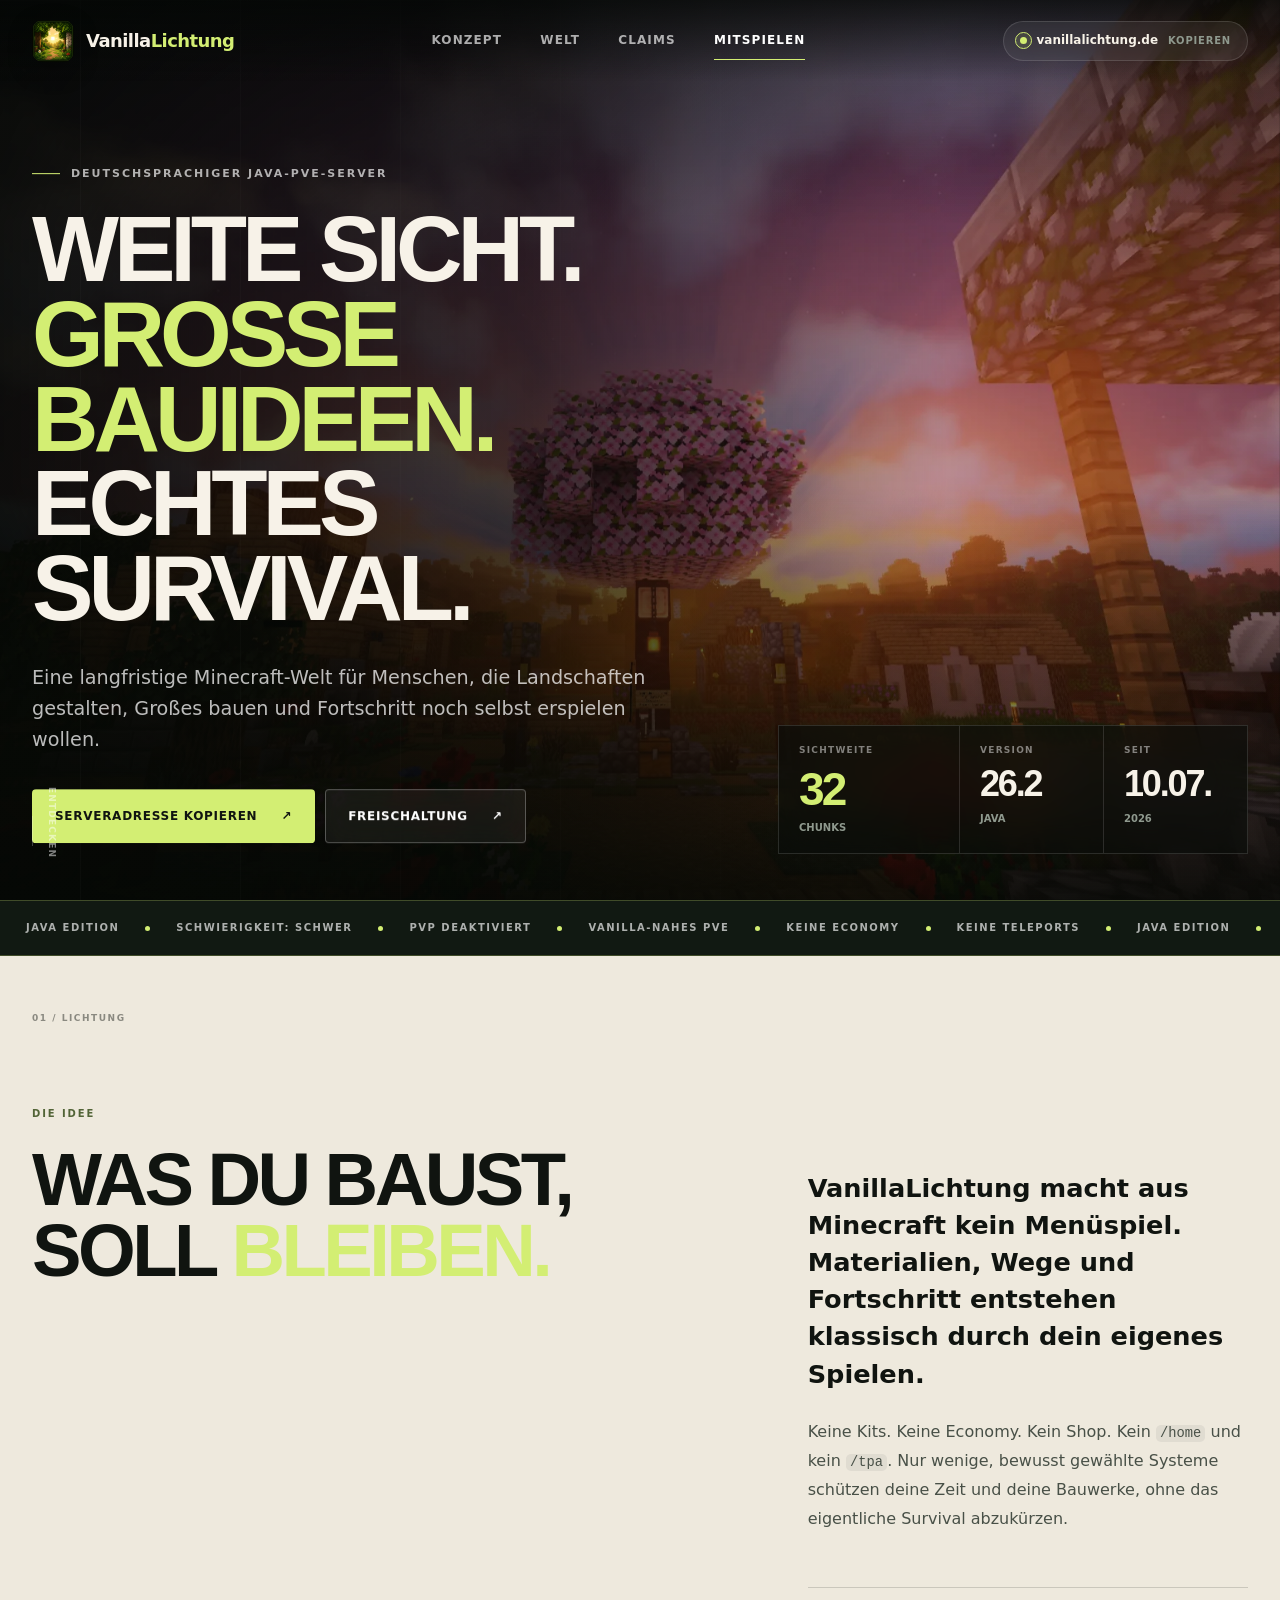
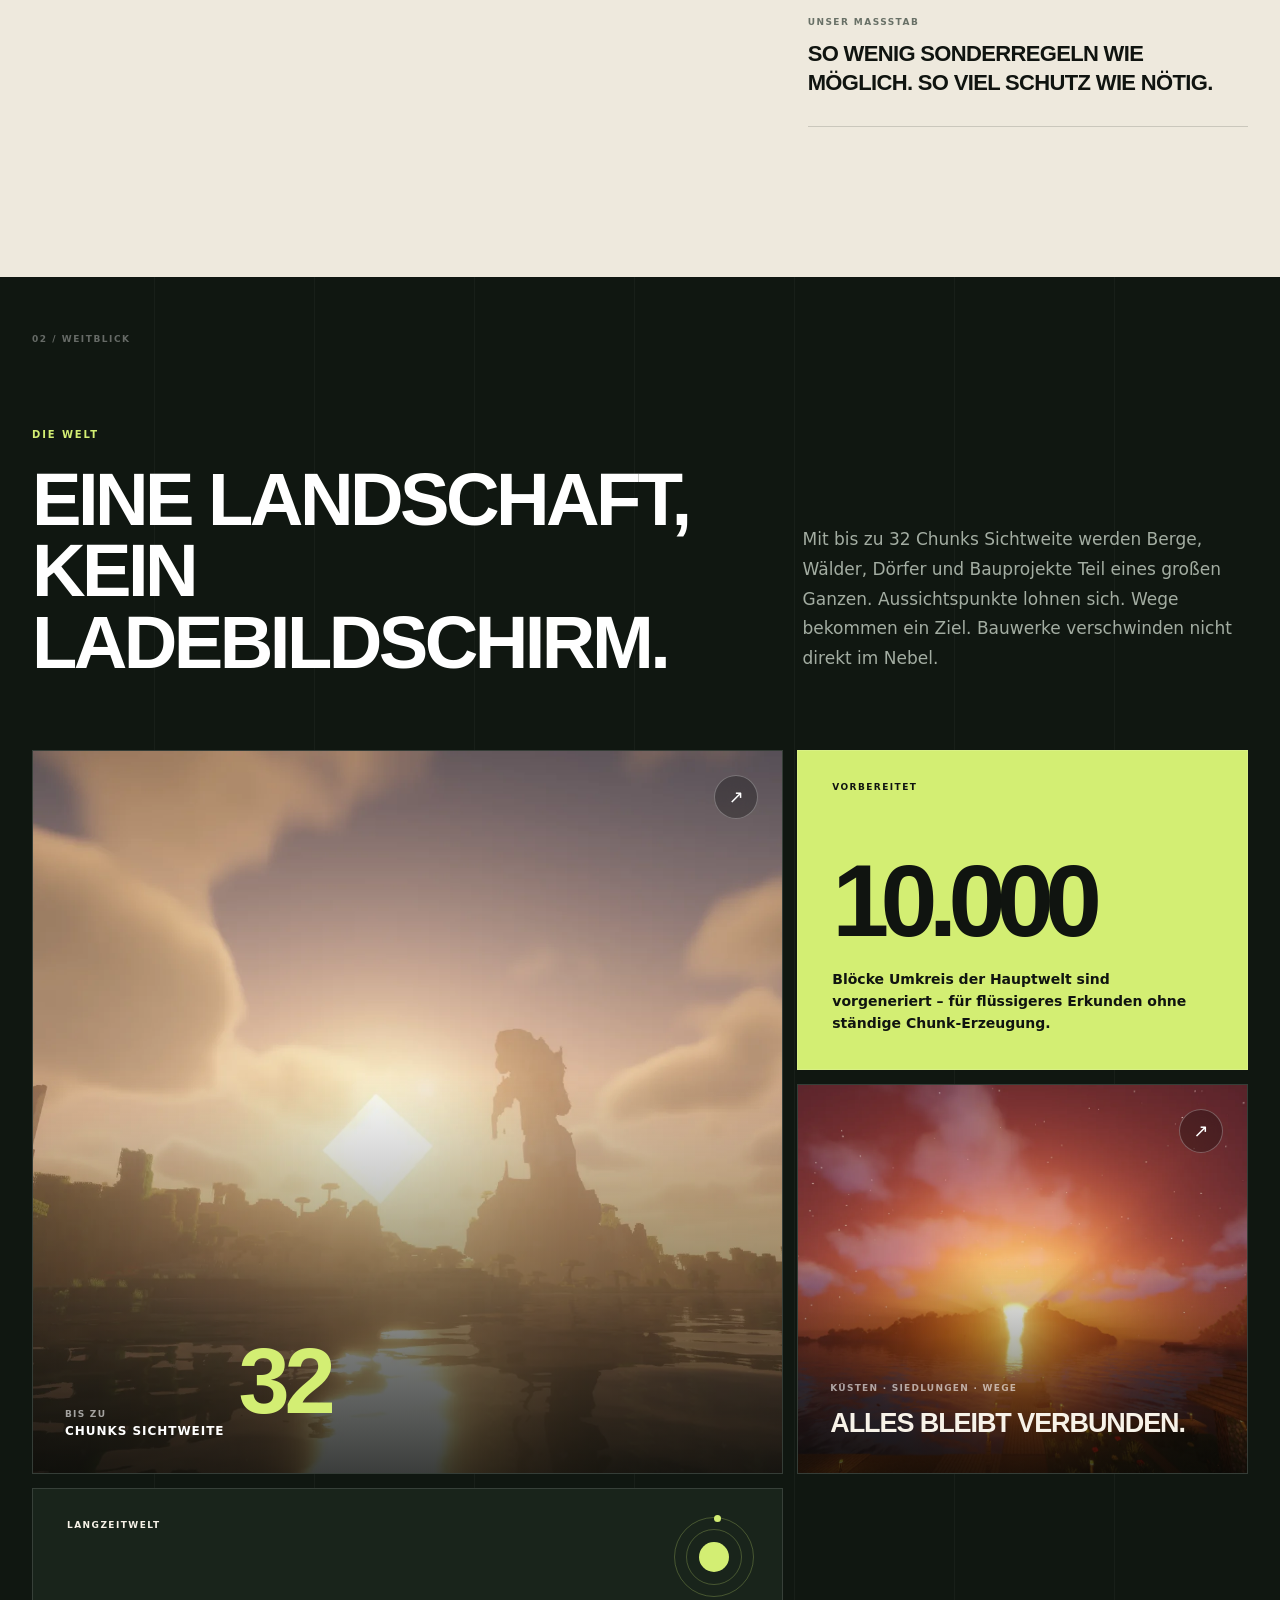
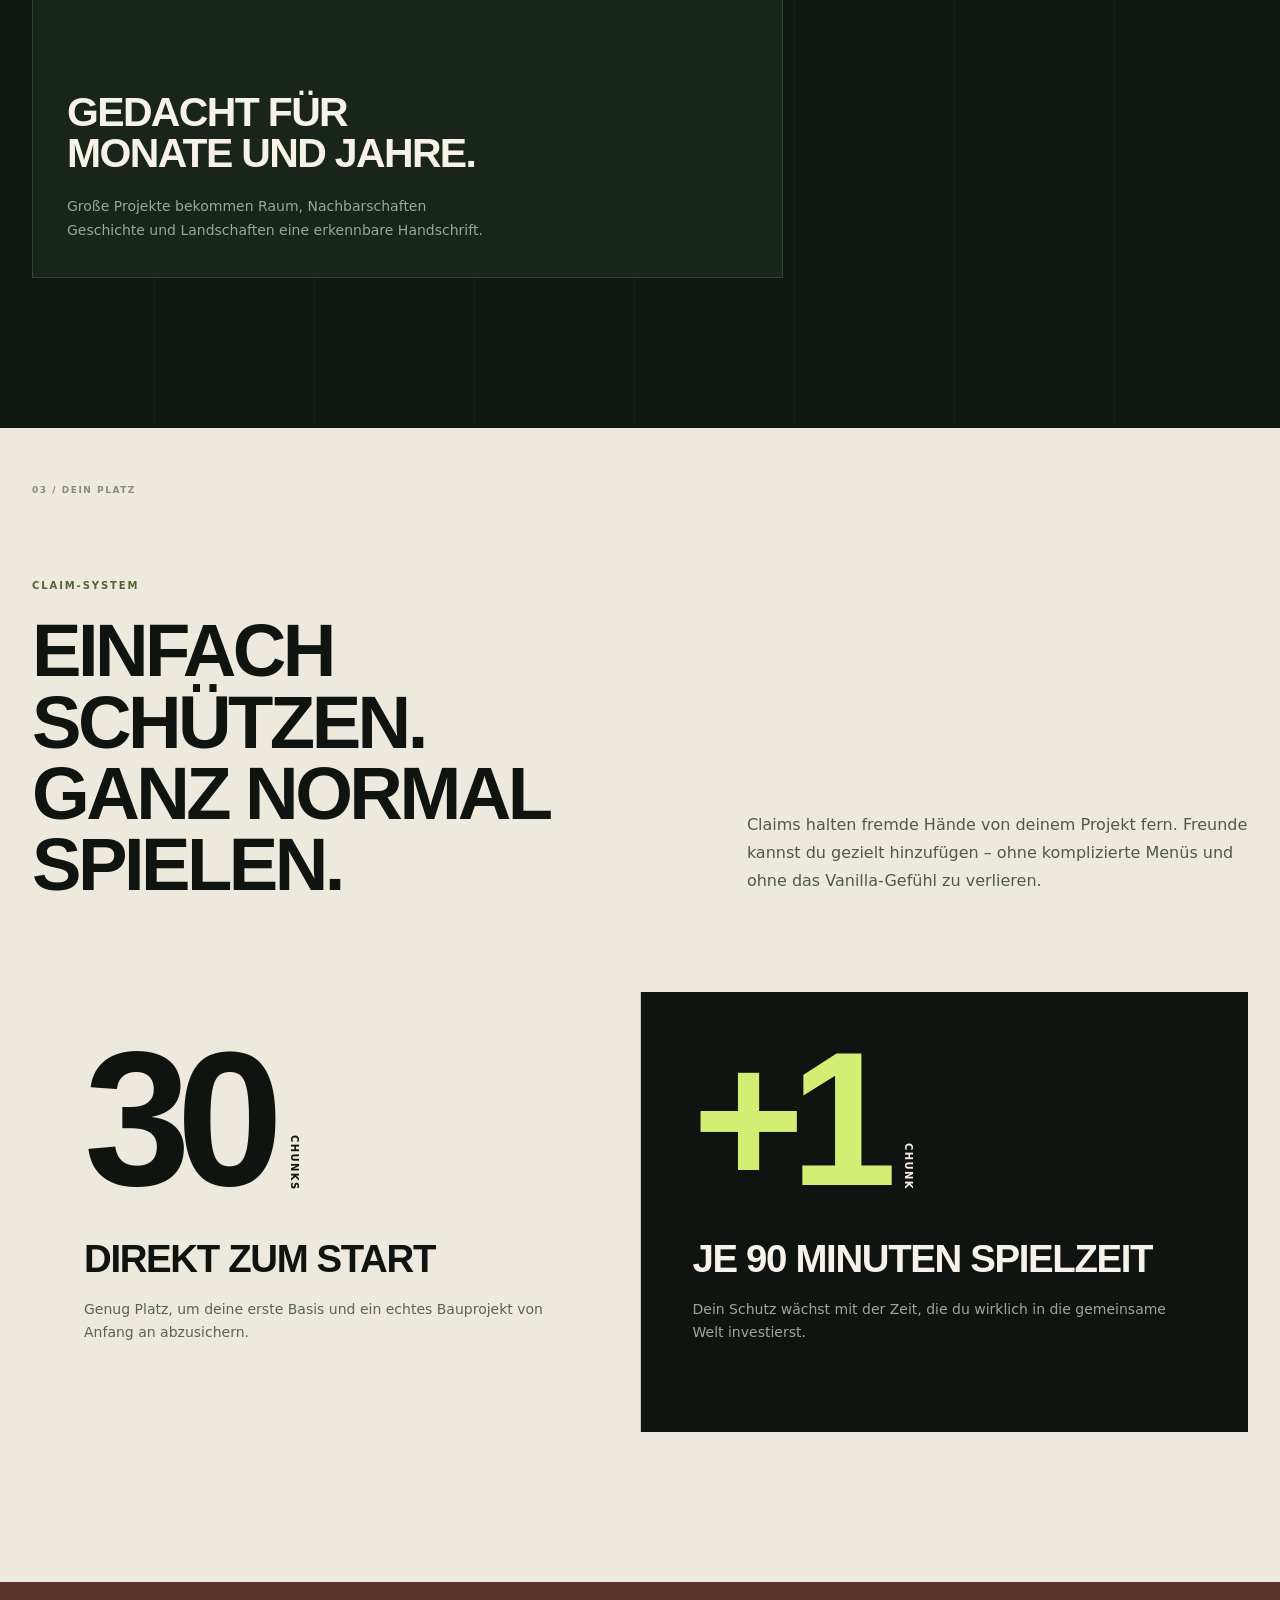
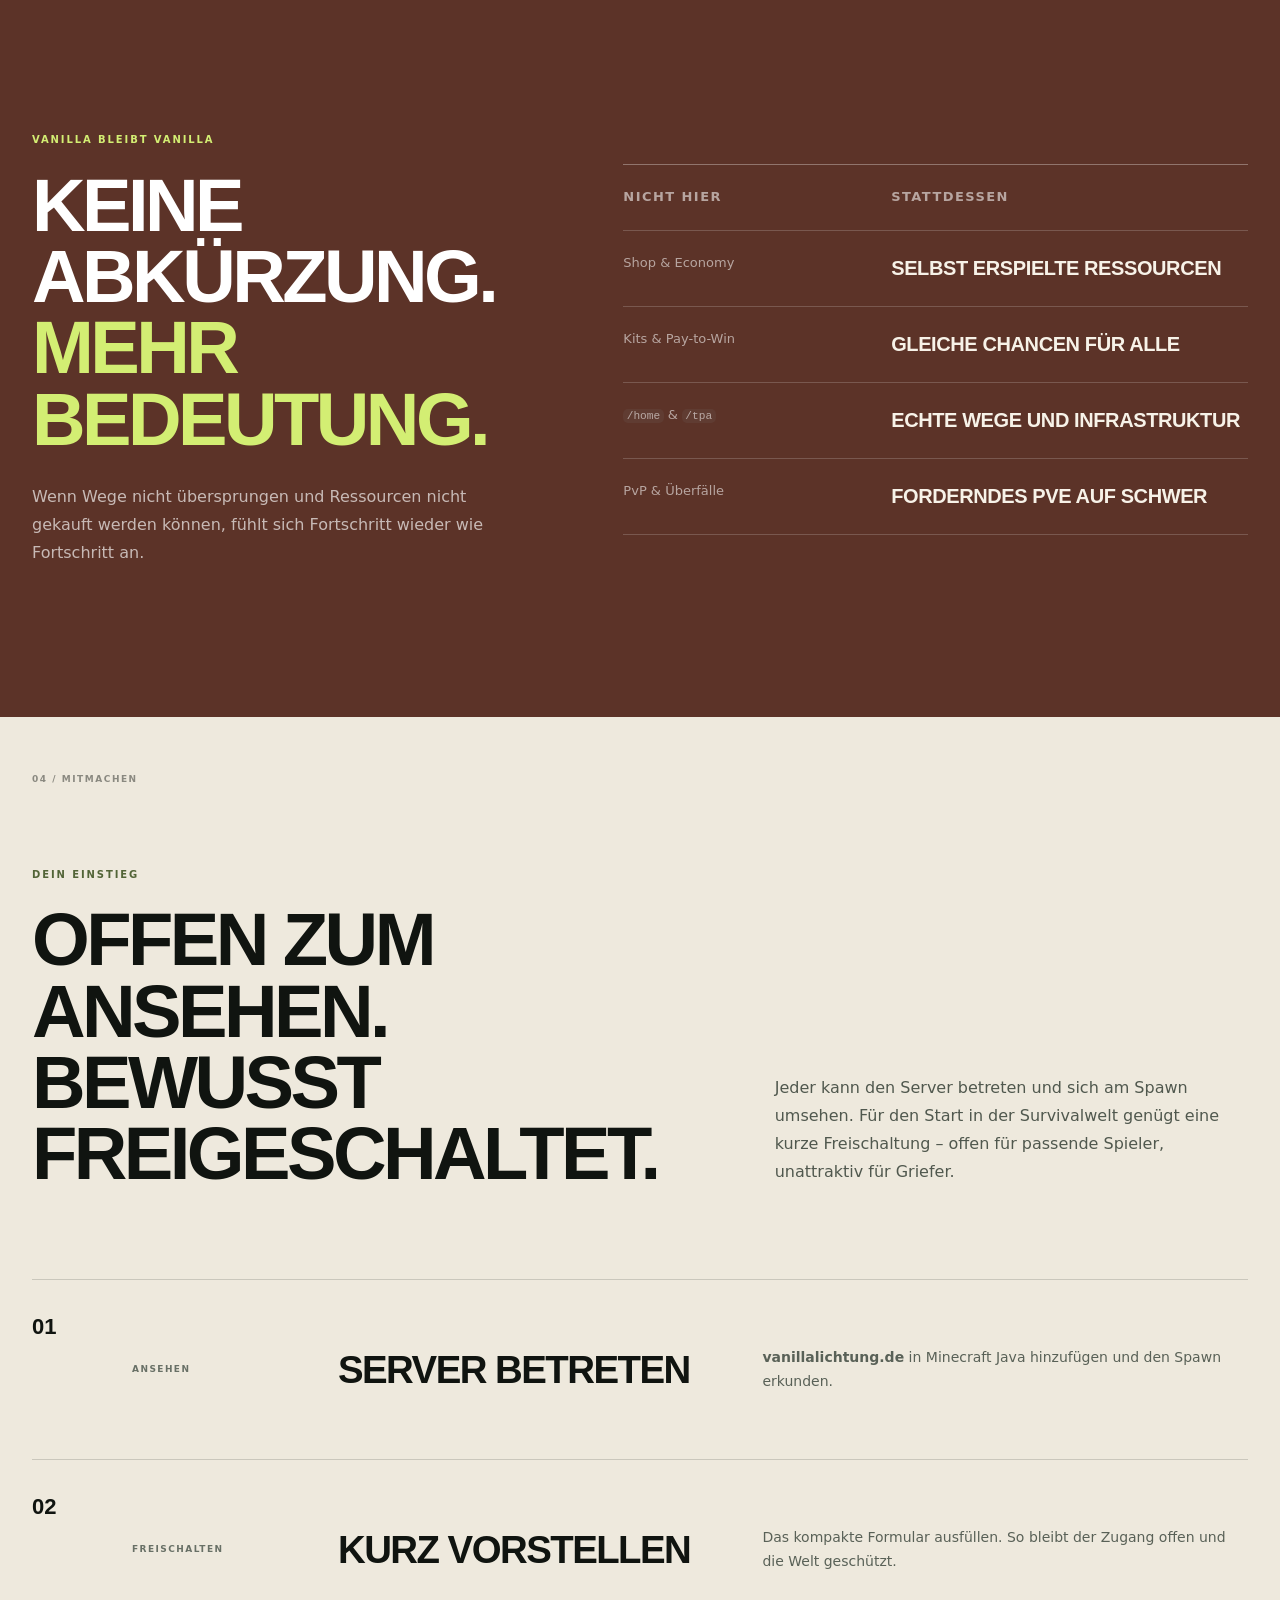
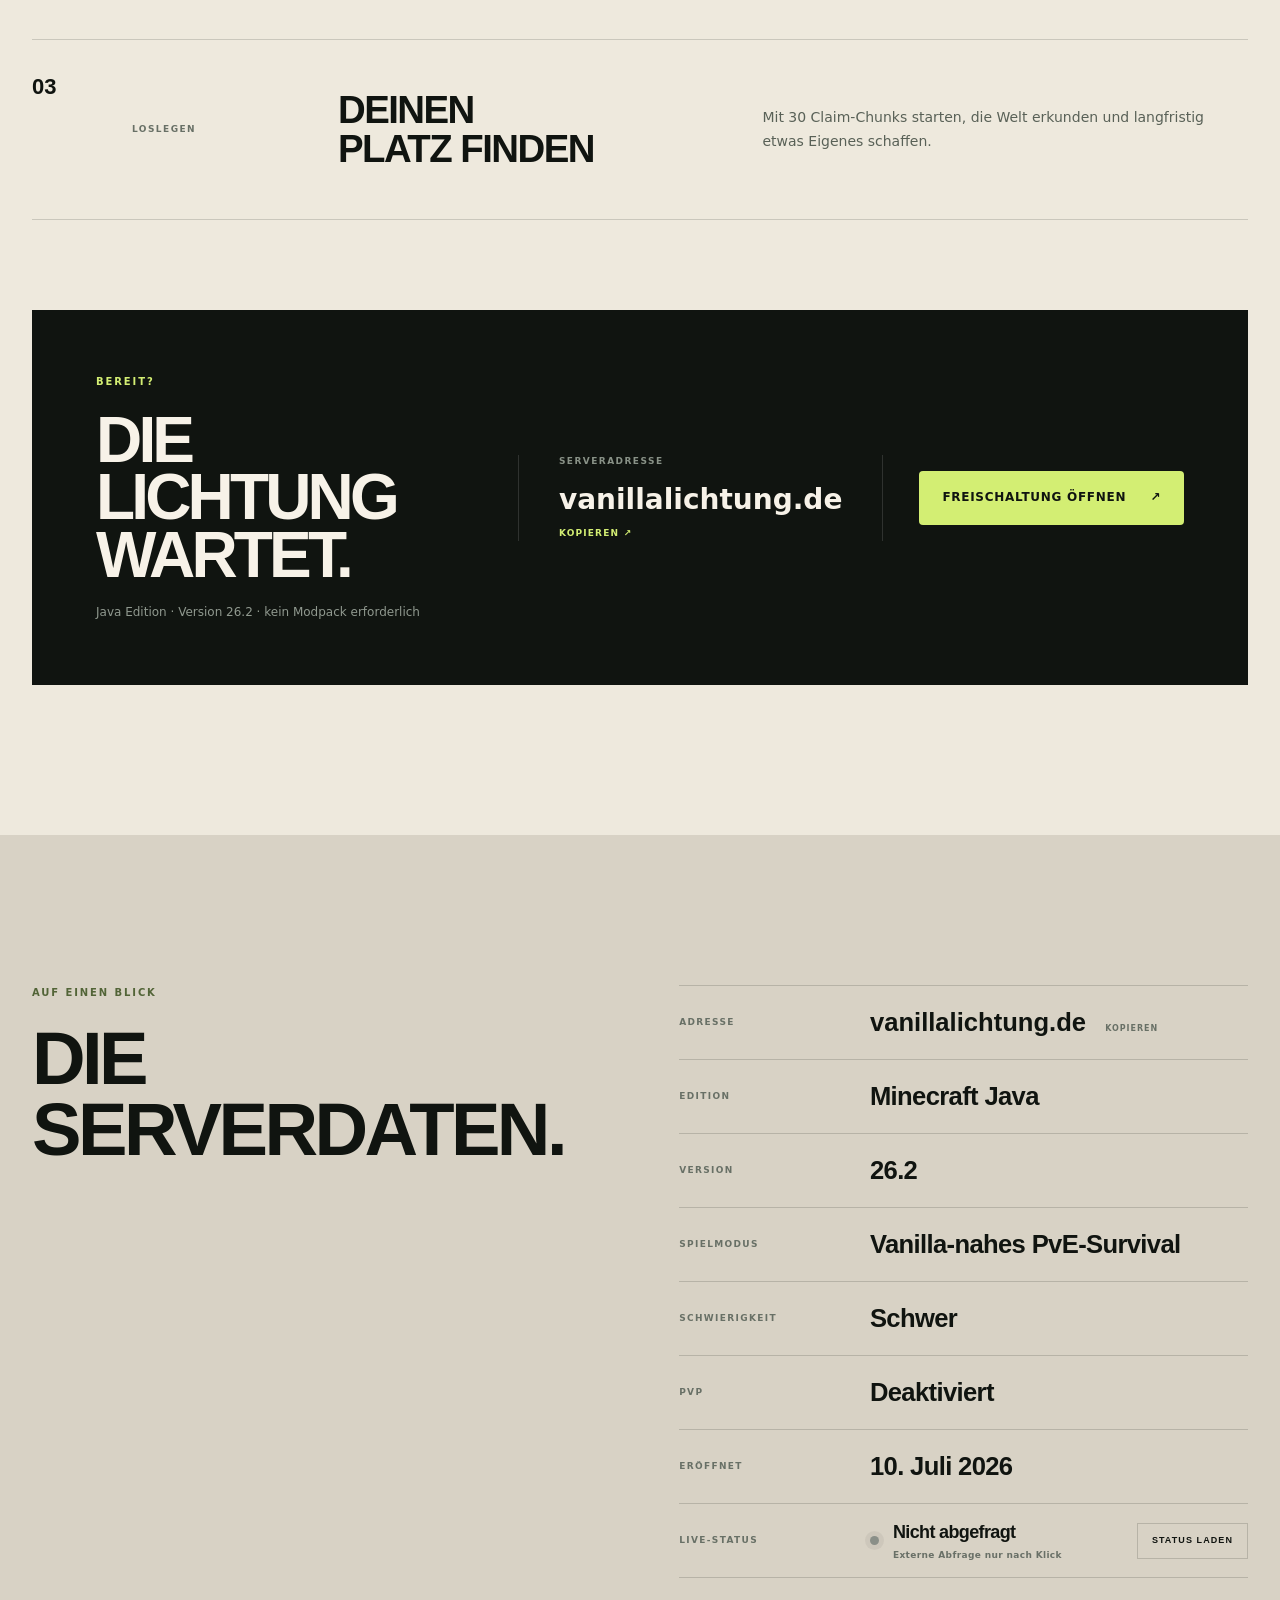
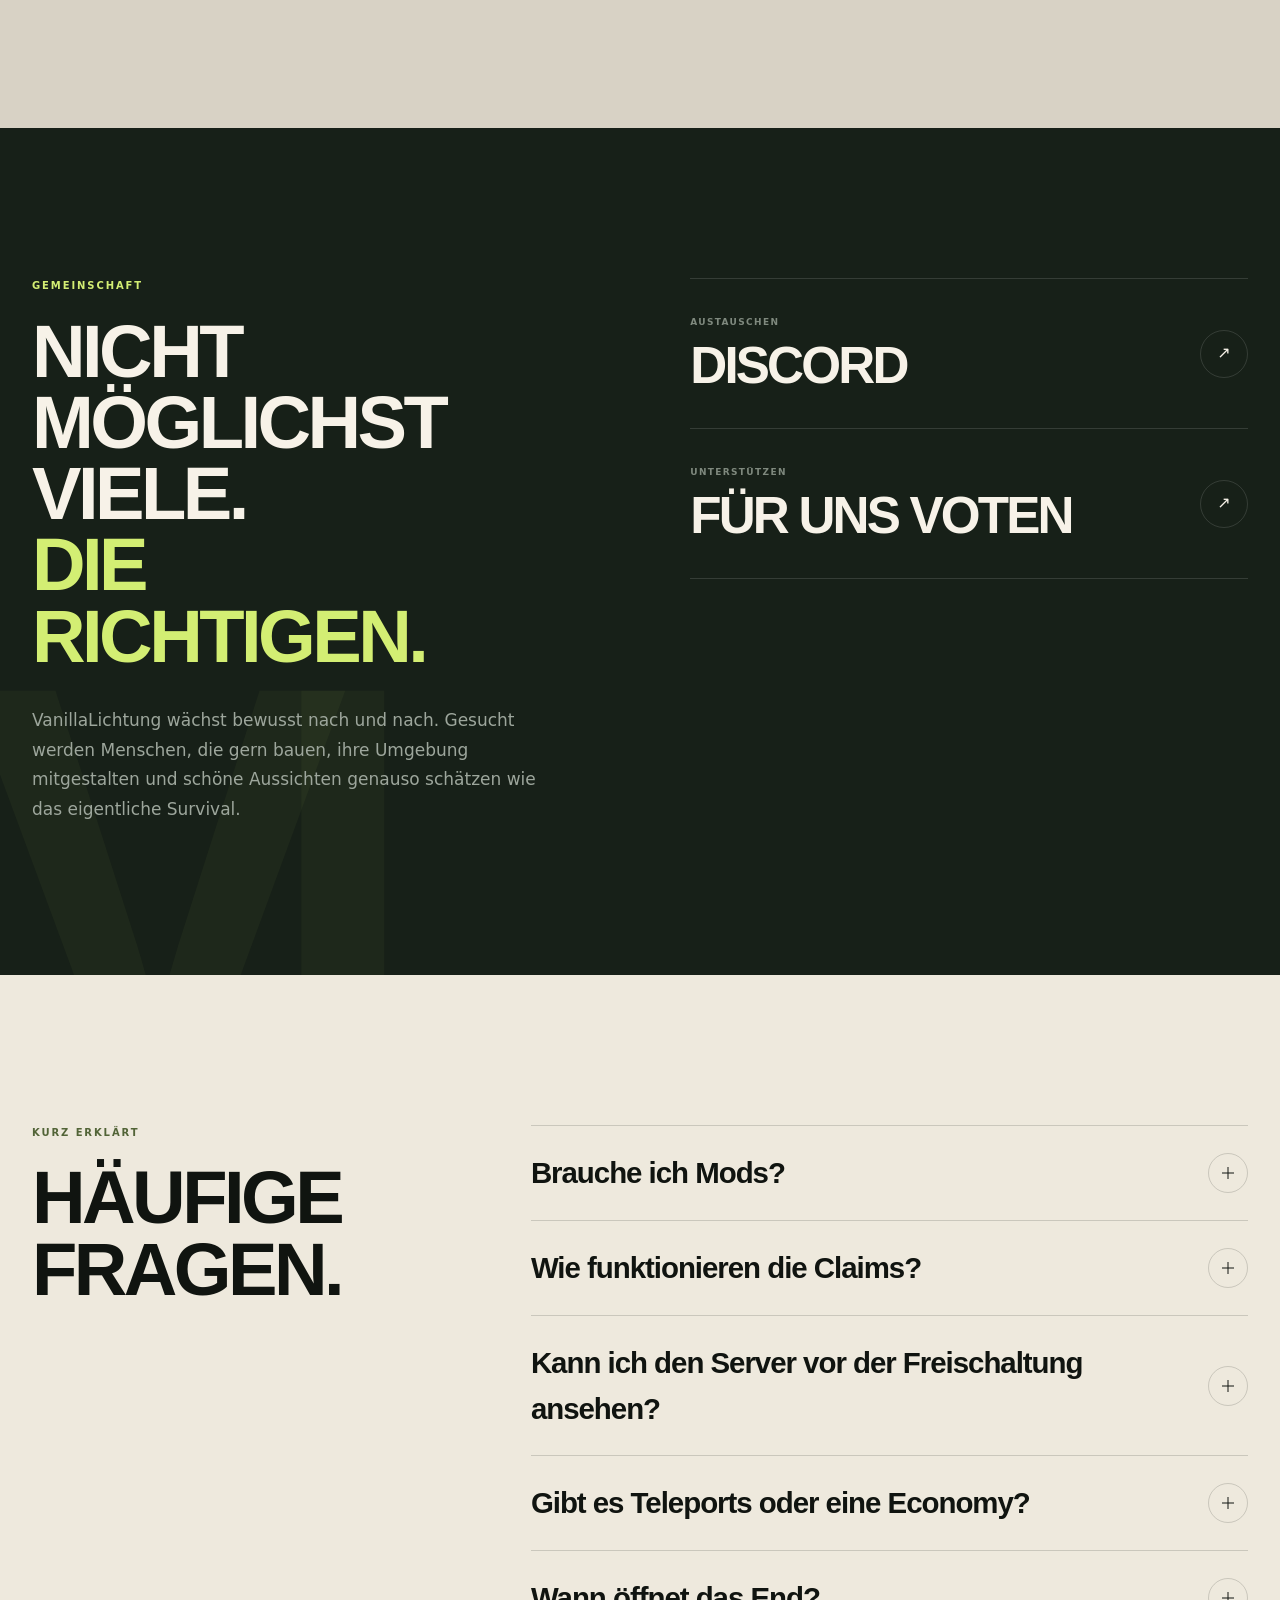
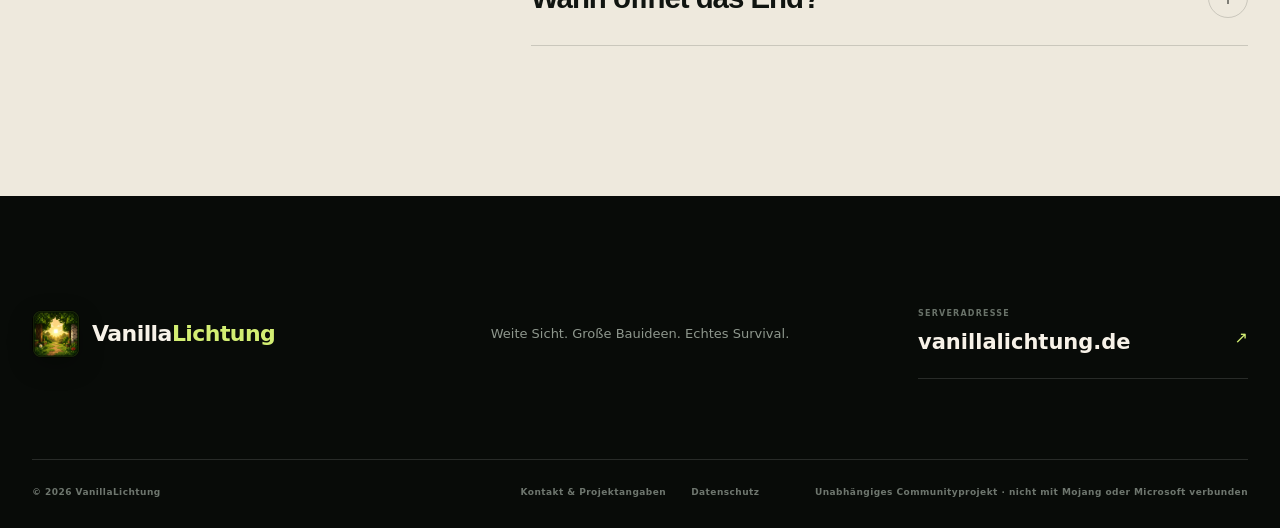
==== commit 22917ee1: "Add files via upload" ====
--- a/index.html
+++ b/index.html
@@ -52,7 +52,6 @@
       <a href="#idee">Konzept</a>
       <a href="#welt">Welt</a>
       <a href="#claims">Claims</a>
-      <a href="#end">End-Öffnung</a>
       <a href="#start">Mitspielen</a>
     </nav>
     <button class="header-address copy-address" type="button" data-copy="vanillalichtung.de" aria-label="Serveradresse vanillalichtung.de kopieren">
@@ -181,25 +180,28 @@
       </div>
     </section>
 
-    <section class="end-event" id="end" aria-labelledby="end-title">
+    <section class="end-event" id="end" aria-labelledby="end-title" hidden data-event-section data-open-at="2026-09-05T18:00:00+02:00" data-archive-at="2026-09-12T18:00:00+02:00">
       <div class="end-media" aria-hidden="true"><img src="assets/scene-night.webp" width="2048" height="1085" alt="" loading="lazy" decoding="async"></div>
       <div class="end-overlay" aria-hidden="true"></div>
       <div class="end-content">
         <div class="end-date reveal">
-          <span>Samstag</span><strong>05.09.</strong><small>2026 · 18:00 Uhr</small>
+          <span data-event-date-label>Termin</span>
+          <strong><b>05</b><i aria-hidden="true">/</i><b>09</b></strong>
+          <small>Samstag · 2026 · 18:00 Uhr</small>
         </div>
         <div class="end-copy reveal">
-          <span class="eyebrow end-eyebrow">Gemeinsamer Start</span>
-          <h2 id="end-title">Das End<br><em>öffnet.</em></h2>
-          <p>Endstädte, Elytren und der nächste große Abschnitt der Welt: Wir betreten das End gemeinsam.</p>
-          <a class="button button-primary" href="https://discord.gg/wDB4ukjXA" target="_blank" rel="noopener noreferrer">Auf Discord dabei sein <span aria-hidden="true">↗</span></a>
-        </div>
-        <div class="countdown reveal" id="countdown" data-target="2026-09-05T18:00:00+02:00" aria-live="polite" aria-label="Countdown bis zur End-Öffnung">
+          <span class="eyebrow end-eyebrow" data-event-kicker>Gemeinsamer Start</span>
+          <h2 id="end-title"><span data-event-title-line-1>Das End</span><span class="end-title-accent" data-event-title-line-2>öffnet.</span></h2>
+          <p data-event-description>Endstädte, Elytren und der nächste große Abschnitt der Welt: Wir betreten das End gemeinsam.</p>
+          <a class="button button-primary" href="https://discord.gg/wDB4ukjXA" target="_blank" rel="noopener noreferrer"><span data-event-cta-label>Auf Discord dabei sein</span><span aria-hidden="true">↗</span></a>
+        </div>
+        <div class="countdown reveal" id="countdown" aria-live="polite" aria-label="Countdown bis zur End-Öffnung">
           <div><strong data-days>--</strong><span>Tage</span></div>
           <div><strong data-hours>--</strong><span>Std.</span></div>
           <div><strong data-minutes>--</strong><span>Min.</span></div>
           <div><strong data-seconds>--</strong><span>Sek.</span></div>
         </div>
+        <div class="event-open-note reveal" hidden data-event-open-note><span aria-hidden="true"></span><strong>Seit dem 05.09.2026 geöffnet</strong></div>
       </div>
     </section>
 
--- a/styles.css
+++ b/styles.css
@@ -20,7 +20,7 @@
 }
 
 * { box-sizing: border-box; }
-html { scroll-behavior: smooth; background: var(--night); }
+html { overflow-x: hidden; scroll-behavior: smooth; background: var(--night); }
 body { margin: 0; overflow-x: hidden; background: var(--night); color: var(--cream); font-family: var(--body); line-height: 1.55; -webkit-font-smoothing: antialiased; }
 body.lightbox-open, body.nav-open { overflow: hidden; }
 a { color: inherit; text-decoration: none; }
@@ -28,6 +28,8 @@
 button { color: inherit; }
 img { display: block; max-width: 100%; }
 code { padding: .08em .3em; border-radius: 5px; background: rgba(127, 127, 127, .12); font-family: ui-monospace, SFMono-Regular, Menlo, Consolas, monospace; font-size: .86em; }
+h1, h2, h3 { overflow-wrap: normal; text-wrap: balance; }
+main section[id] { scroll-margin-top: 68px; }
 ::selection { background: var(--lime); color: var(--ink); }
 
 .skip-link { position: fixed; z-index: 1000; top: 12px; left: 12px; padding: 11px 15px; border-radius: 9px; background: var(--lime); color: var(--ink); font-size: 14px; font-weight: 800; transform: translateY(-160%); transition: transform .2s; }
@@ -62,8 +64,8 @@
 .hero-content { position: absolute; z-index: 3; top: 50%; left: max(32px, calc((100vw - 1380px) / 2)); width: min(790px, calc(100% - 64px)); transform: translateY(-42%); }
 .hero-kicker { display: flex; align-items: center; gap: 11px; margin: 0 0 26px; color: rgba(255, 255, 255, .67); font-size: 11px; font-weight: 800; letter-spacing: .18em; text-transform: uppercase; }
 .hero-kicker span { width: 28px; height: 1px; background: var(--lime); }
-.hero h1 { margin: 0; font-family: var(--display); font-size: clamp(58px, 7.4vw, 122px); font-stretch: condensed; font-weight: 850; letter-spacing: -.075em; line-height: .82; text-transform: uppercase; }
-.hero h1 em, .manifest h2 em, .survival h2 em, .end-copy h2 em, .community-copy h2 em { color: var(--lime); font-style: normal; font-weight: inherit; }
+.hero h1 { margin: 0; font-family: var(--display); font-size: clamp(58px, 7.2vw, 116px); font-stretch: condensed; font-weight: 850; letter-spacing: -.055em; line-height: .92; text-transform: uppercase; }
+.hero h1 em, .manifest h2 em, .survival h2 em, .community-copy h2 em { color: var(--lime); font-style: normal; font-weight: inherit; }
 .hero-lead { max-width: 630px; margin: 30px 0 0; color: rgba(255, 255, 255, .73); font-size: clamp(16px, 1.5vw, 20px); line-height: 1.62; }
 .hero-actions { display: flex; flex-wrap: wrap; gap: 10px; margin-top: 34px; }
 .button { display: inline-flex; align-items: center; justify-content: space-between; gap: 24px; min-height: 54px; padding: 0 22px; border: 1px solid transparent; border-radius: 4px; font-size: 12px; font-weight: 850; letter-spacing: .06em; text-transform: uppercase; cursor: pointer; transition: transform .2s, background .2s, color .2s, border-color .2s; }
@@ -94,7 +96,7 @@
 .eyebrow { display: block; margin-bottom: 22px; color: #526437; font-size: 10px; font-weight: 850; letter-spacing: .19em; text-transform: uppercase; }
 .eyebrow.light { color: var(--lime); }
 .manifest { display: grid; grid-template-columns: minmax(0, 1.08fr) minmax(360px, .72fr); gap: clamp(60px, 9vw, 150px); align-items: start; background: var(--paper); color: var(--ink); }
-.manifest h2, .world-header h2, .claims h2, .survival h2, .start-header h2, .facts-heading h2, .community-copy h2, .faq-heading h2, .legal-card h1 { margin: 0; font-family: var(--display); font-size: clamp(54px, 6vw, 94px); font-weight: 850; letter-spacing: -.07em; line-height: .9; text-transform: uppercase; }
+.manifest h2, .world-header h2, .claims h2, .survival h2, .start-header h2, .facts-heading h2, .community-copy h2, .faq-heading h2, .legal-card h1 { margin: 0; font-family: var(--display); font-size: clamp(52px, 5.8vw, 90px); font-weight: 850; letter-spacing: -.048em; line-height: .96; text-transform: uppercase; }
 .manifest-copy { padding-top: 64px; }
 .manifest-copy p { max-width: 650px; color: #485047; font-size: 16px; line-height: 1.8; }
 .manifest-copy .lead-copy { margin-top: 0; color: var(--ink); font-size: clamp(20px, 2vw, 28px); font-weight: 570; line-height: 1.45; }
@@ -116,7 +118,7 @@
 .world-card figcaption { position: absolute; z-index: 2; right: 32px; bottom: 28px; left: 32px; }
 .world-card figcaption span { display: block; color: rgba(255, 255, 255, .6); font-size: 9px; font-weight: 850; letter-spacing: .14em; text-transform: uppercase; }
 .world-card-main figcaption { display: grid; grid-template-columns: auto 1fr; align-items: end; column-gap: 14px; }
-.world-card-main figcaption strong { color: var(--lime); font-family: var(--display); font-size: 96px; letter-spacing: -.08em; line-height: .74; }
+.world-card-main figcaption strong { color: var(--lime); font-family: var(--display); font-size: 92px; letter-spacing: -.055em; line-height: .88; }
 .world-card-main figcaption small { margin-bottom: 4px; color: #fff; font-size: 12px; font-weight: 800; letter-spacing: .08em; text-transform: uppercase; }
 .world-card-stat { display: flex; flex-direction: column; justify-content: flex-end; padding: 34px; background: var(--lime); color: var(--ink); }
 .card-label { position: absolute; top: 30px; left: 34px; font-size: 9px; font-weight: 850; letter-spacing: .16em; text-transform: uppercase; }
@@ -125,7 +127,7 @@
 .world-card-coast { min-height: 390px; }
 .world-card-coast figcaption strong { display: block; margin-top: 7px; font-family: var(--display); font-size: 27px; letter-spacing: -.04em; text-transform: uppercase; }
 .world-card-longterm { display: flex; flex-direction: column; justify-content: flex-end; min-height: 390px; padding: 34px; background: #19241b; }
-.world-card-longterm h3 { max-width: 460px; margin: 0; font-family: var(--display); font-size: clamp(30px, 3.2vw, 52px); letter-spacing: -.055em; line-height: .96; text-transform: uppercase; }
+.world-card-longterm h3 { max-width: 460px; margin: 0; font-family: var(--display); font-size: clamp(30px, 3.2vw, 52px); letter-spacing: -.04em; line-height: 1.02; text-transform: uppercase; }
 .world-card-longterm p { max-width: 440px; margin: 20px 0 0; color: #9da69c; font-size: 14px; line-height: 1.7; }
 .orbit-mark { position: absolute; top: 28px; right: 28px; width: 80px; height: 80px; border: 1px solid rgba(211, 238, 115, .25); border-radius: 50%; }
 .orbit-mark::before, .orbit-mark::after { position: absolute; content: ""; border: 1px solid rgba(211, 238, 115, .25); border-radius: 50%; }
@@ -143,10 +145,10 @@
 .claim-number { min-height: 440px; padding: 52px; background: var(--paper); }
 .claim-number-accent { background: var(--ink); color: var(--cream); }
 .number-line { display: flex; align-items: flex-end; gap: 18px; }
-.number-line strong { font-family: var(--display); font-size: clamp(110px, 15vw, 220px); font-weight: 850; letter-spacing: -.1em; line-height: .7; }
+.number-line strong { font-family: var(--display); font-size: clamp(110px, 15vw, 220px); font-weight: 850; letter-spacing: -.075em; line-height: .78; }
 .claim-number-accent .number-line strong { color: var(--lime); }
 .number-line span { margin-bottom: 4px; font-size: 10px; font-weight: 850; letter-spacing: .14em; text-transform: uppercase; writing-mode: vertical-rl; }
-.claim-number h3 { margin: 44px 0 0; font-family: var(--display); font-size: clamp(27px, 3vw, 42px); letter-spacing: -.04em; line-height: 1; text-transform: uppercase; }
+.claim-number h3 { margin: 44px 0 0; font-family: var(--display); font-size: clamp(27px, 3vw, 42px); letter-spacing: -.035em; line-height: 1.08; text-transform: uppercase; }
 .claim-number p { max-width: 500px; margin: 18px 0 0; color: #5a6258; font-size: 14px; line-height: 1.7; }
 .claim-number-accent p { color: #9da69c; }
 
@@ -161,29 +163,37 @@
 .survival-matrix > div span { color: rgba(255, 255, 255, .56); font-size: 13px; }
 .survival-matrix > div strong { font-family: var(--display); font-size: 20px; letter-spacing: -.02em; text-transform: uppercase; }
 
-.end-event { position: relative; min-height: 850px; overflow: hidden; }
+.end-event[hidden] { display: none; }
+.end-event { position: relative; min-height: 720px; overflow: hidden; }
 .end-media, .end-overlay { position: absolute; inset: 0; }
 .end-media img { width: 100%; height: 100%; object-fit: cover; object-position: center; }
-.end-overlay { background: radial-gradient(circle at 46% 48%, transparent 0, rgba(5, 7, 7, .08) 20%, rgba(5, 7, 7, .78) 75%), linear-gradient(90deg, rgba(5, 7, 7, .85), rgba(5, 7, 7, .08) 56%, rgba(5, 7, 7, .5)); }
-.end-content { position: relative; z-index: 2; display: grid; grid-template-columns: .7fr 1.1fr; gap: 60px; align-content: center; width: var(--page); min-height: 850px; margin-inline: auto; }
+.end-overlay { background: radial-gradient(circle at 46% 48%, transparent 0, rgba(5, 7, 7, .12) 23%, rgba(5, 7, 7, .82) 80%), linear-gradient(90deg, rgba(5, 7, 7, .88), rgba(5, 7, 7, .12) 58%, rgba(5, 7, 7, .58)); }
+.end-content { position: relative; z-index: 2; display: grid; grid-template-columns: minmax(260px, .58fr) minmax(0, 1.42fr); gap: clamp(55px, 9vw, 140px); align-content: center; width: var(--page); min-height: 720px; margin-inline: auto; padding-block: 100px 130px; }
 .end-date { align-self: center; }
 .end-date span { display: block; margin-bottom: 10px; color: var(--lime); font-size: 10px; font-weight: 850; letter-spacing: .18em; text-transform: uppercase; }
-.end-date strong { display: block; font-family: var(--display); font-size: clamp(86px, 10vw, 160px); letter-spacing: -.085em; line-height: .78; }
-.end-date small { display: block; margin-top: 22px; color: rgba(255, 255, 255, .66); font-size: 12px; font-weight: 800; letter-spacing: .14em; text-transform: uppercase; }
-.end-copy { max-width: 660px; }
+.end-date strong { display: flex; align-items: baseline; gap: .12em; font-family: var(--display); font-size: clamp(66px, 7.4vw, 112px); font-weight: 850; letter-spacing: -.06em; line-height: .95; }
+.end-date strong b { font-weight: inherit; }
+.end-date strong i { color: rgba(255, 255, 255, .32); font-size: .6em; font-style: normal; }
+.end-date small { display: block; margin-top: 18px; color: rgba(255, 255, 255, .66); font-size: 10px; font-weight: 800; letter-spacing: .13em; text-transform: uppercase; }
+.end-copy { width: min(100%, 760px); }
 .end-eyebrow { color: #9ac3e4; }
-.end-copy h2 { margin: 0; font-family: var(--display); font-size: clamp(84px, 10vw, 155px); letter-spacing: -.08em; line-height: .76; text-transform: uppercase; }
-.end-copy h2 em { color: #9ac3e4; }
-.end-copy p { max-width: 560px; margin: 34px 0 0; color: rgba(255, 255, 255, .72); font-size: 17px; line-height: 1.72; }
+.end-copy h2 { margin: 0; font-family: var(--display); font-size: clamp(68px, 8.2vw, 122px); font-weight: 850; letter-spacing: -.052em; line-height: .92; text-transform: uppercase; }
+.end-copy h2 span { display: block; }
+.end-copy h2 span + span { margin-top: .1em; }
+.end-title-accent { color: #9ac3e4; }
+.end-copy p { max-width: 590px; margin: 30px 0 0; color: rgba(255, 255, 255, .72); font-size: 16px; line-height: 1.72; }
 .end-copy .button { margin-top: 28px; }
-.countdown { position: absolute; right: 0; bottom: 48px; display: grid; grid-template-columns: repeat(4, 92px); border: 1px solid var(--line-dark); background: rgba(6, 10, 11, .5); backdrop-filter: blur(18px); }
+.countdown { position: absolute; right: 0; bottom: 34px; display: grid; grid-template-columns: repeat(4, 88px); border: 1px solid var(--line-dark); background: rgba(6, 10, 11, .56); backdrop-filter: blur(18px); }
 .countdown > div { padding: 15px 18px; border-left: 1px solid var(--line-dark); }
 .countdown > div:first-child { border-left: 0; }
 .countdown strong { display: block; font-family: var(--display); font-size: 28px; letter-spacing: -.05em; line-height: 1; }
 .countdown span { display: block; margin-top: 6px; color: rgba(255, 255, 255, .45); font-size: 8px; font-weight: 850; letter-spacing: .15em; text-transform: uppercase; }
-.countdown.open { grid-template-columns: 1fr; min-width: 360px; }
-.countdown.open::before { padding: 18px 24px; color: var(--lime); content: "Das End ist geöffnet"; font-family: var(--display); font-size: 24px; font-weight: 850; letter-spacing: -.02em; text-transform: uppercase; }
-.countdown.open > div { display: none; }
+.countdown[hidden] { display: none; }
+.event-open-note { position: absolute; right: 0; bottom: 34px; display: flex; align-items: center; gap: 13px; padding: 17px 20px; border: 1px solid rgba(211, 238, 115, .28); background: rgba(6, 10, 11, .62); backdrop-filter: blur(18px); }
+.event-open-note[hidden] { display: none; }
+.event-open-note > span { width: 8px; height: 8px; border-radius: 50%; background: var(--lime); box-shadow: 0 0 0 5px rgba(211, 238, 115, .1); }
+.event-open-note strong { font-size: 9px; letter-spacing: .12em; text-transform: uppercase; }
+.end-event.is-open .end-title-accent { color: var(--lime); }
 
 .start { background: var(--paper); color: var(--ink); }
 .start-header { display: grid; grid-template-columns: 1.15fr .85fr; column-gap: clamp(50px, 8vw, 130px); align-items: end; }
@@ -275,18 +285,25 @@
 .js .reveal.visible { transform: none; opacity: 1; }
 
 .legal-body { background: var(--paper); color: var(--ink); }
-.legal-header { position: sticky; top: 0; display: flex; min-height: 72px; border-bottom: 1px solid var(--line-light); background: rgba(238, 233, 221, .92); color: var(--ink); backdrop-filter: blur(18px); }
+.legal-header { position: sticky; top: 0; display: flex; min-height: 72px; border-bottom: 1px solid var(--line-light); background: rgba(238, 233, 221, .94); color: var(--ink); backdrop-filter: blur(18px); }
 .legal-header::before { display: none; }
-.legal-nav { display: flex; align-items: center; justify-content: space-between; width: 100%; }
+.legal-nav { display: flex; align-items: center; justify-content: space-between; width: min(1180px, 100%); margin-inline: auto; }
 .legal-header .brand-wordmark span { color: #526437; }
 .legal-back { padding-bottom: 4px; border-bottom: 1px solid var(--ink); font-size: 10px; font-weight: 850; letter-spacing: .12em; text-transform: uppercase; }
-.legal-main { padding: 90px 32px 130px; }
-.legal-card { width: min(880px, 100%); margin-inline: auto; }
+.legal-main { min-height: calc(100svh - 72px); padding: 96px 32px 140px; background: radial-gradient(circle at 88% 8%, rgba(82, 100, 55, .09), transparent 30%), var(--paper); }
+.legal-card { width: min(920px, 100%); margin-inline: auto; }
 .legal-kicker { display: block; margin-bottom: 22px; color: #687066; font-size: 9px; font-weight: 850; letter-spacing: .18em; text-transform: uppercase; }
-.legal-card h1 { margin-bottom: 58px; }
-.legal-card h2 { margin: 55px 0 16px; padding-top: 24px; border-top: 1px solid var(--line-light); font-family: var(--display); font-size: 25px; letter-spacing: -.03em; text-transform: uppercase; }
-.legal-card p, .legal-card li { color: #4d554b; font-size: 15px; line-height: 1.75; }
-.legal-card a { border-bottom: 1px solid currentColor; color: #304b26; }
+.legal-card h1 { max-width: 850px; margin-bottom: 44px; }
+.legal-lead { max-width: 760px; margin: 0; color: #283028 !important; font-size: clamp(18px, 2vw, 22px) !important; font-weight: 560; line-height: 1.6 !important; }
+.legal-summary { display: grid; grid-template-columns: 1fr 1.35fr; gap: 1px; margin: 52px 0 70px; background: var(--line-light); }
+.legal-summary section { min-width: 0; padding: 30px; background: #e5dfd3; }
+.legal-summary section > span { display: block; margin-bottom: 18px; color: #687066; font-size: 9px; font-weight: 850; letter-spacing: .16em; text-transform: uppercase; }
+.legal-summary section > strong { display: block; font-family: var(--display); font-size: 25px; letter-spacing: -.025em; line-height: 1.15; text-transform: uppercase; }
+.legal-summary section p { margin: 12px 0 0; font-size: 13px; line-height: 1.65; }
+.legal-contact-link { display: inline-block; max-width: 100%; font-family: var(--display); font-size: clamp(18px, 2.5vw, 28px); font-weight: 760; letter-spacing: -.025em; line-height: 1.2; overflow-wrap: anywhere; }
+.legal-card h2 { margin: 58px 0 18px; padding-top: 26px; border-top: 1px solid var(--line-light); font-family: var(--display); font-size: 25px; letter-spacing: -.025em; line-height: 1.15; text-transform: uppercase; }
+.legal-card p, .legal-card li { max-width: 800px; color: #4d554b; font-size: 15px; line-height: 1.78; }
+.legal-card a { border-bottom: 1px solid currentColor; color: #304b26; overflow-wrap: anywhere; text-underline-offset: 3px; }
 .legal-note { margin: 48px 0 0; padding: 24px; border-left: 3px solid #526437; background: rgba(82, 100, 55, .08); }
 .legal-footer { padding: 28px max(32px, calc((100vw - 880px) / 2)); background: var(--ink); color: #8e978d; }
 .legal-footer .footer-bottom { padding-top: 0; border-top: 0; }
@@ -321,12 +338,12 @@
   .hero-specs { right: 24px; }
   .hero-scroll { display: none; }
   .section { padding-block: 130px; }
-  .manifest, .survival, .community { grid-template-columns: 1fr; }
+  .manifest, .survival, .community { grid-template-columns: minmax(0, 1fr); }
   .manifest-copy { max-width: 760px; padding-top: 0; }
-  .world-header, .claims-intro, .start-header { grid-template-columns: 1fr; }
+  .world-header, .claims-intro, .start-header { grid-template-columns: minmax(0, 1fr); }
   .world-header > p, .claims-intro > p, .start-header > p { margin-top: 32px; }
   .survival-matrix { max-width: 900px; }
-  .end-content { grid-template-columns: .65fr 1.35fr; }
+  .end-content { grid-template-columns: minmax(230px, .58fr) minmax(0, 1.42fr); }
   .join-panel { grid-template-columns: 1fr 1fr; }
   .join-panel .button { grid-column: 1 / -1; justify-self: start; }
   .join-address { padding-right: 0; border-right: 0; }
@@ -343,7 +360,7 @@
   .hero-vignette { background: linear-gradient(0deg, rgba(5, 8, 5, .96) 0%, rgba(5, 8, 5, .63) 72%, rgba(5, 8, 5, .4)); }
   .hero-grid { background-size: 25vw 100%, 25vw 100%; mask-image: linear-gradient(0deg, #000, transparent 90%); }
   .hero-content { top: 48%; left: 20px; width: calc(100% - 40px); transform: translateY(-50%); }
-  .hero h1 { font-size: clamp(48px, 16vw, 80px); line-height: .84; }
+  .hero h1 { font-size: clamp(48px, 15.2vw, 80px); line-height: .94; }
   .hero-lead { max-width: 530px; font-size: 15px; }
   .hero-specs { right: 16px; bottom: 16px; left: 16px; width: auto; }
   .hero-spec { min-height: 94px; padding: 14px; }
@@ -351,48 +368,52 @@
   .hero-spec small { margin-top: 5px; }
   .section { padding: 110px 20px; }
   .section-index { top: 34px; left: 20px; }
-  .manifest h2, .world-header h2, .claims h2, .survival h2, .start-header h2, .facts-heading h2, .community-copy h2, .faq-heading h2, .legal-card h1 { font-size: clamp(44px, 13vw, 68px); }
-  .world-bento { grid-template-columns: 1fr; }
+  .manifest h2, .world-header h2, .claims h2, .survival h2, .start-header h2, .facts-heading h2, .community-copy h2, .faq-heading h2, .legal-card h1 { max-width: 100%; font-size: clamp(34px, 8.4vw, 64px); letter-spacing: -.035em; line-height: 1; }
+  .world-bento { grid-template-columns: minmax(0, 1fr); }
   .world-card-main { min-height: 520px; grid-row: auto; }
   .world-card-stat, .world-card-coast, .world-card-longterm { min-height: 330px; }
-  .claims-numbers { grid-template-columns: 1fr; }
+  .claims-numbers { grid-template-columns: minmax(0, 1fr); }
   .claim-number { min-height: 360px; padding: 34px 26px; }
   .number-line strong { font-size: clamp(100px, 35vw, 160px); }
   .survival { gap: 70px; }
   .matrix-head, .survival-matrix > div { grid-template-columns: 1fr; gap: 8px; }
   .matrix-head { display: none; }
-  .end-event, .end-content { min-height: 920px; }
+  .end-event, .end-content { min-height: 880px; }
   .end-overlay { background: linear-gradient(0deg, rgba(5, 7, 7, .92), rgba(5, 7, 7, .25) 70%, rgba(5, 7, 7, .55)); }
-  .end-content { grid-template-columns: 1fr; align-content: start; gap: 55px; padding-top: 115px; }
-  .end-date strong { font-size: clamp(76px, 24vw, 120px); }
-  .end-copy h2 { font-size: clamp(75px, 25vw, 120px); }
+  .end-content { grid-template-columns: 1fr; align-content: start; gap: 48px; padding-block: 92px 120px; }
+  .end-date strong { font-size: clamp(62px, 18vw, 90px); }
+  .end-copy h2 { max-width: 650px; font-size: clamp(62px, 17vw, 94px); line-height: .94; }
   .countdown { right: auto; bottom: 24px; left: 0; width: 100%; grid-template-columns: repeat(4, 1fr); }
   .countdown > div { padding: 14px; }
+  .event-open-note { right: auto; bottom: 24px; left: 0; }
   .step { grid-template-columns: 48px 1fr; }
   .step > div { grid-template-columns: 1fr; gap: 8px; }
   .step p { margin-top: 8px; }
   .join-panel { grid-template-columns: 1fr; gap: 35px; }
   .join-address { padding: 28px 0; border: 0; border-block: 1px solid var(--line-dark); }
   .join-panel .button { grid-column: auto; justify-self: stretch; }
-  .facts, .faq { grid-template-columns: 1fr; gap: 60px; }
+  .facts, .faq { grid-template-columns: minmax(0, 1fr); gap: 60px; }
   .facts-heading, .faq-heading { position: static; }
   .fact-table > div { grid-template-columns: .42fr 1fr; gap: 20px; }
   .status-row dd { align-items: flex-start; flex-direction: column; padding-block: 12px; }
-  .community { gap: 70px; }
+  .community { grid-template-columns: minmax(0, 1fr); gap: 70px; }
   .footer-top { grid-template-columns: 1fr; gap: 44px; }
   .footer-address { justify-self: stretch; width: 100%; min-width: 0; }
   .footer-bottom { grid-template-columns: 1fr; }
   .footer-bottom nav { flex-wrap: wrap; }
   .footer-bottom > span:last-child { text-align: left; }
   .legal-main { padding: 70px 20px 100px; }
+  .legal-summary { grid-template-columns: 1fr; margin-block: 42px 60px; }
+  .legal-summary section { padding: 24px; }
+  .legal-contact-link { font-size: clamp(17px, 5.7vw, 25px); }
   .legal-footer .footer-bottom { display: flex; flex-direction: column; align-items: flex-start; }
 }
 
 @media (max-width: 520px) {
-  .hero { min-height: 760px; }
+  .hero { min-height: 900px; }
   .hero-content { top: 44%; }
   .hero-kicker { margin-bottom: 20px; font-size: 9px; }
-  .hero h1 { font-size: clamp(45px, 15.6vw, 70px); }
+  .hero h1 { font-size: clamp(44px, 14.8vw, 70px); }
   .hero-lead { margin-top: 22px; line-height: 1.55; }
   .hero-actions { margin-top: 25px; }
   .hero-actions .button { width: 100%; }
@@ -406,7 +427,11 @@
   .world-card-stat, .world-card-longterm { padding: 26px; }
   .card-label { top: 24px; left: 26px; }
   .claims-numbers, .steps, .join-panel { margin-top: 60px; }
-  .end-content { padding-top: 90px; }
+  .end-content { gap: 38px; padding-top: 78px; }
+  .end-date small { font-size: 8px; }
+  .end-copy h2 { font-size: clamp(54px, 16vw, 78px); }
+  .end-copy h2 span + span { margin-top: .12em; }
+  .end-copy p { margin-top: 24px; font-size: 15px; }
   .countdown strong { font-size: 22px; }
   .countdown span { font-size: 7px; }
   .fact-table > div { grid-template-columns: 1fr; gap: 4px; padding: 17px 0; }
@@ -415,6 +440,10 @@
   .toast { right: 12px; bottom: 12px; left: 12px; text-align: center; }
 }
 
+@media (max-width: 820px) {
+  .legal-card h1 { font-size: clamp(31px, 8vw, 56px); overflow-wrap: anywhere; }
+}
+
 @media (prefers-reduced-motion: reduce) {
   html { scroll-behavior: auto; }
   *, *::before, *::after { scroll-behavior: auto !important; animation-duration: .01ms !important; animation-iteration-count: 1 !important; transition-duration: .01ms !important; }
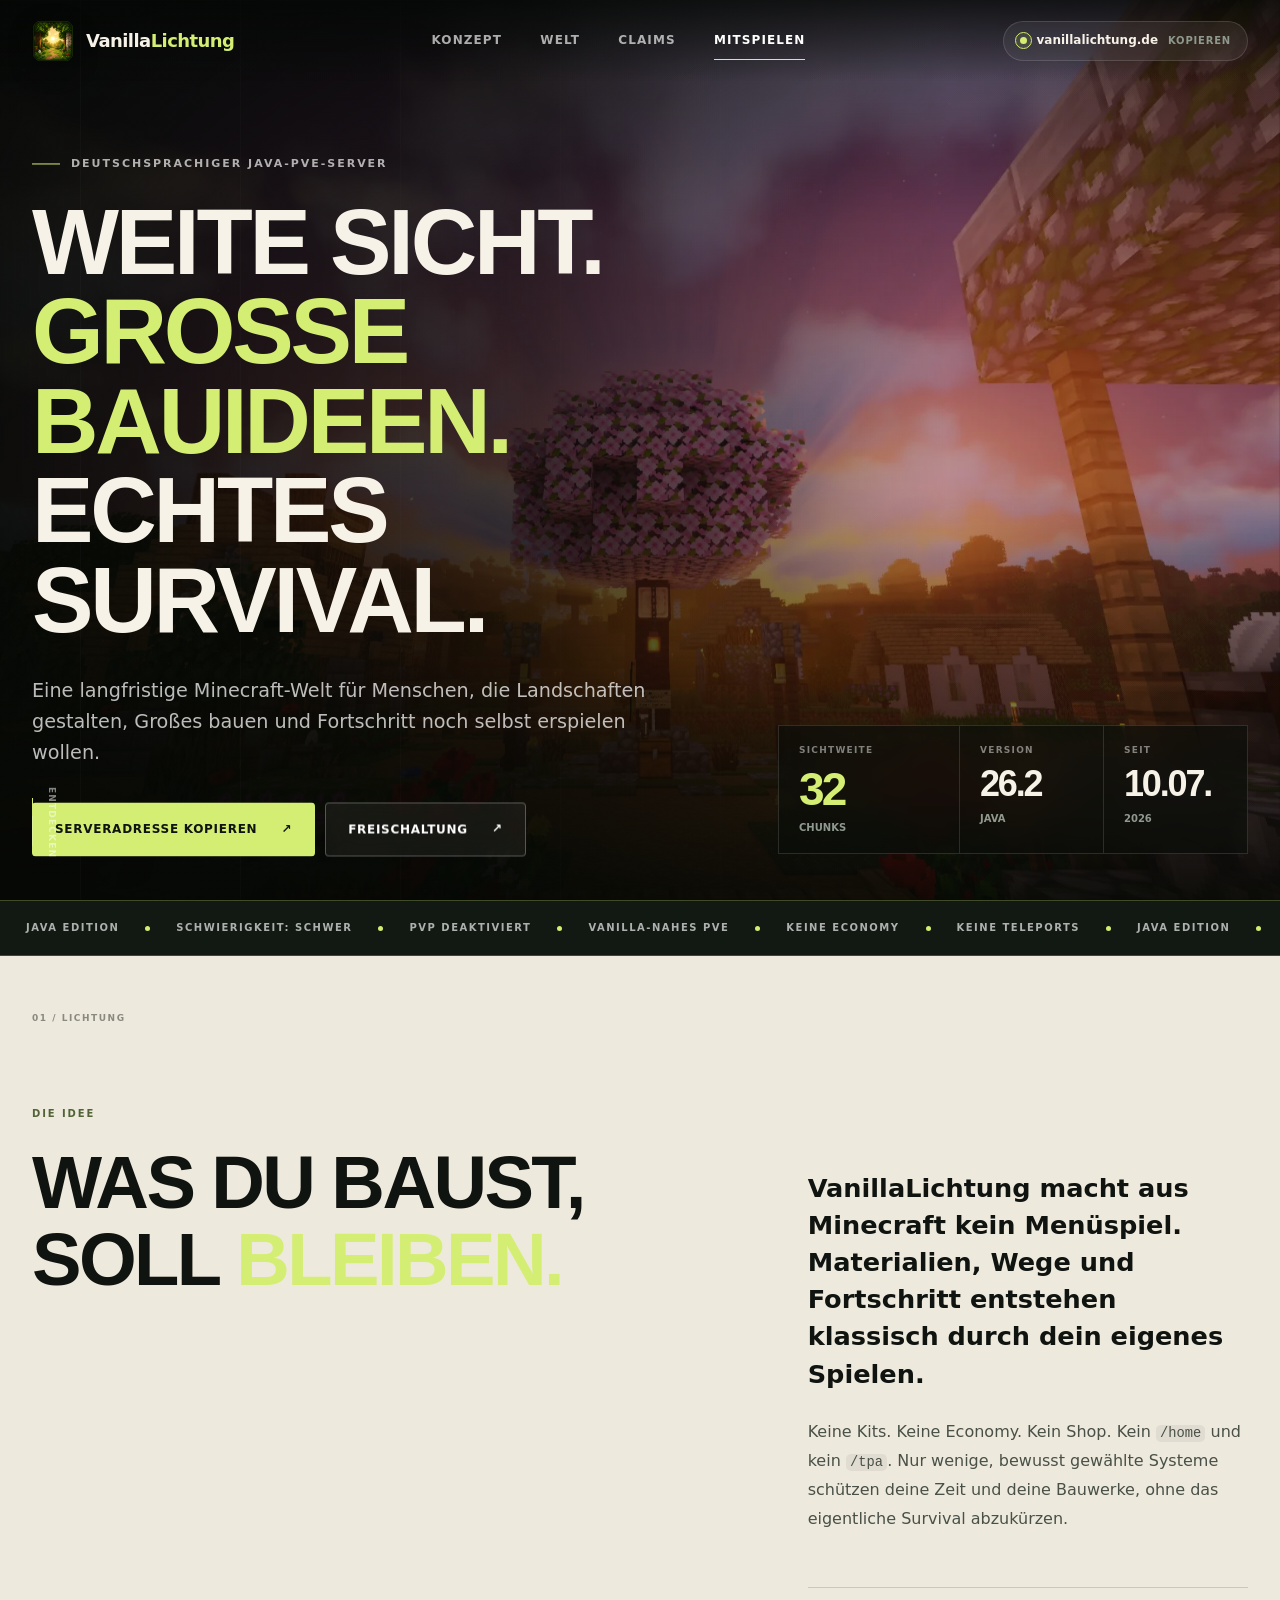
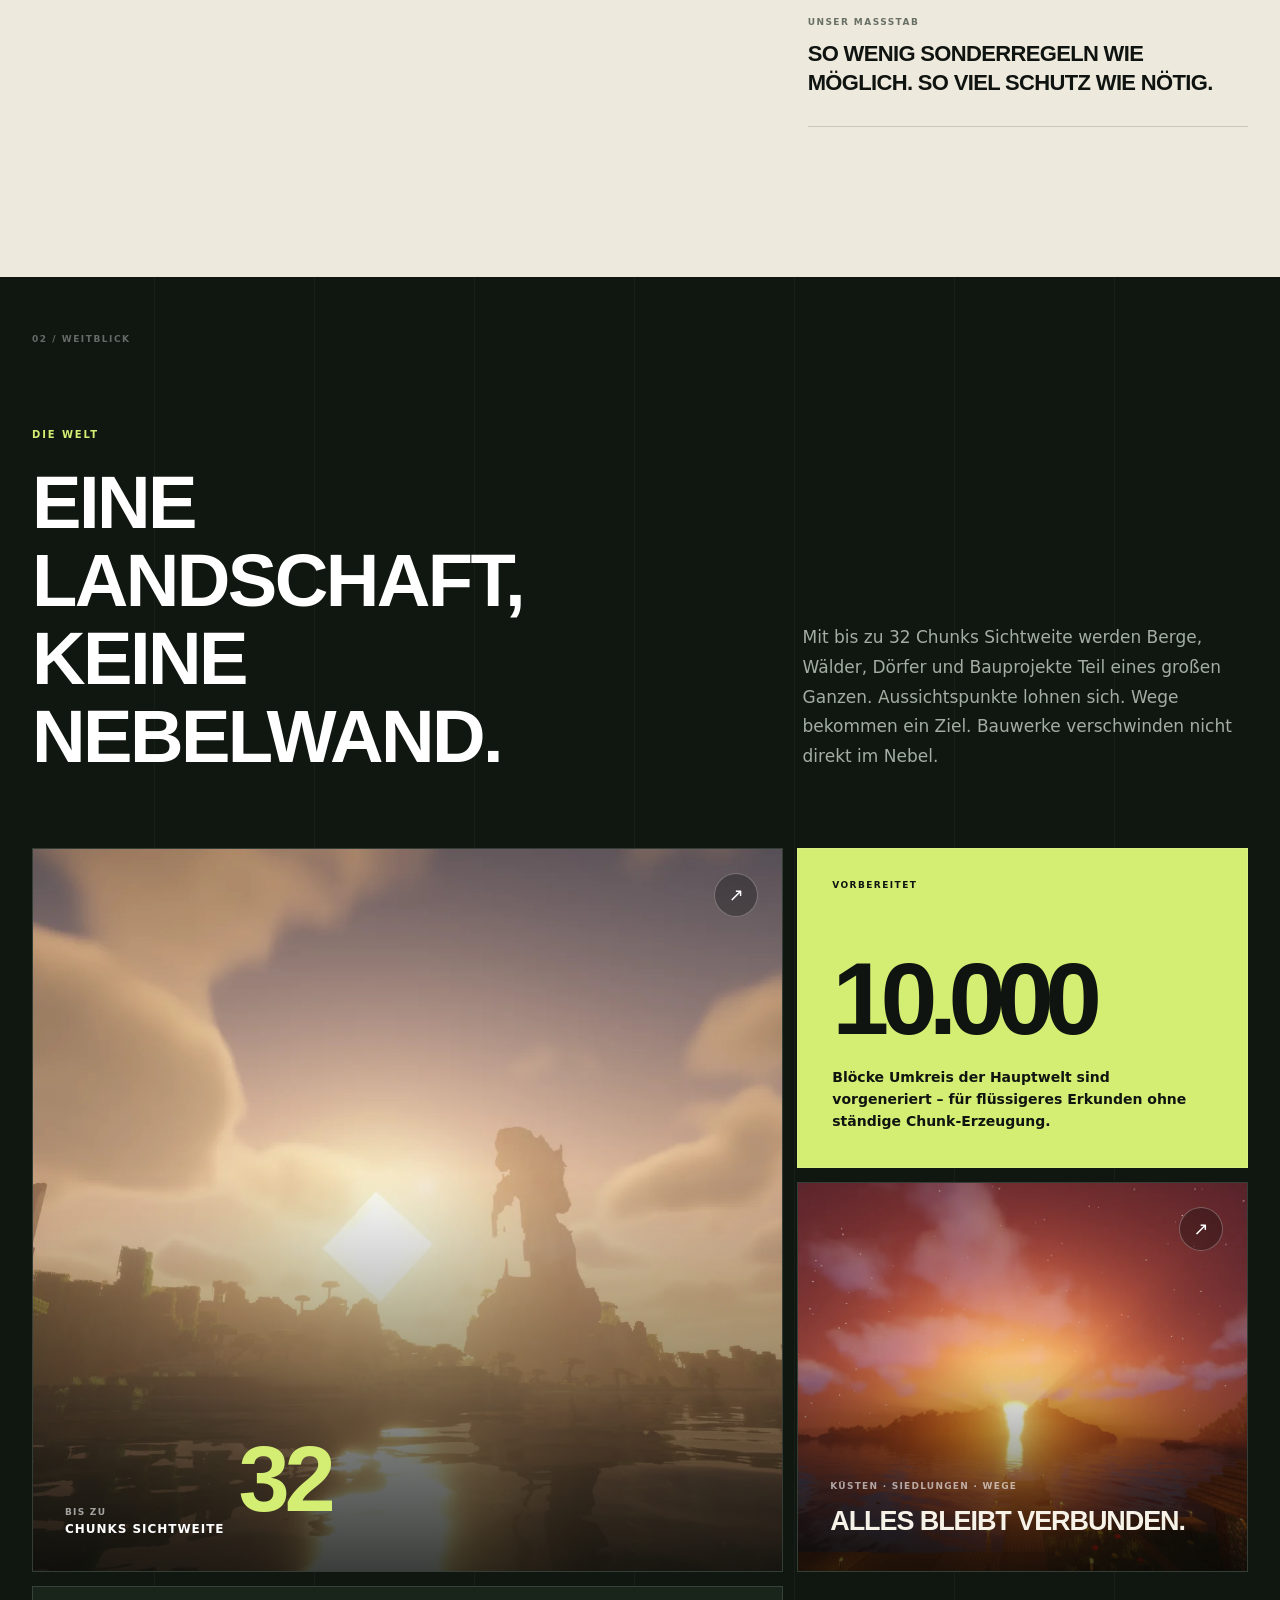
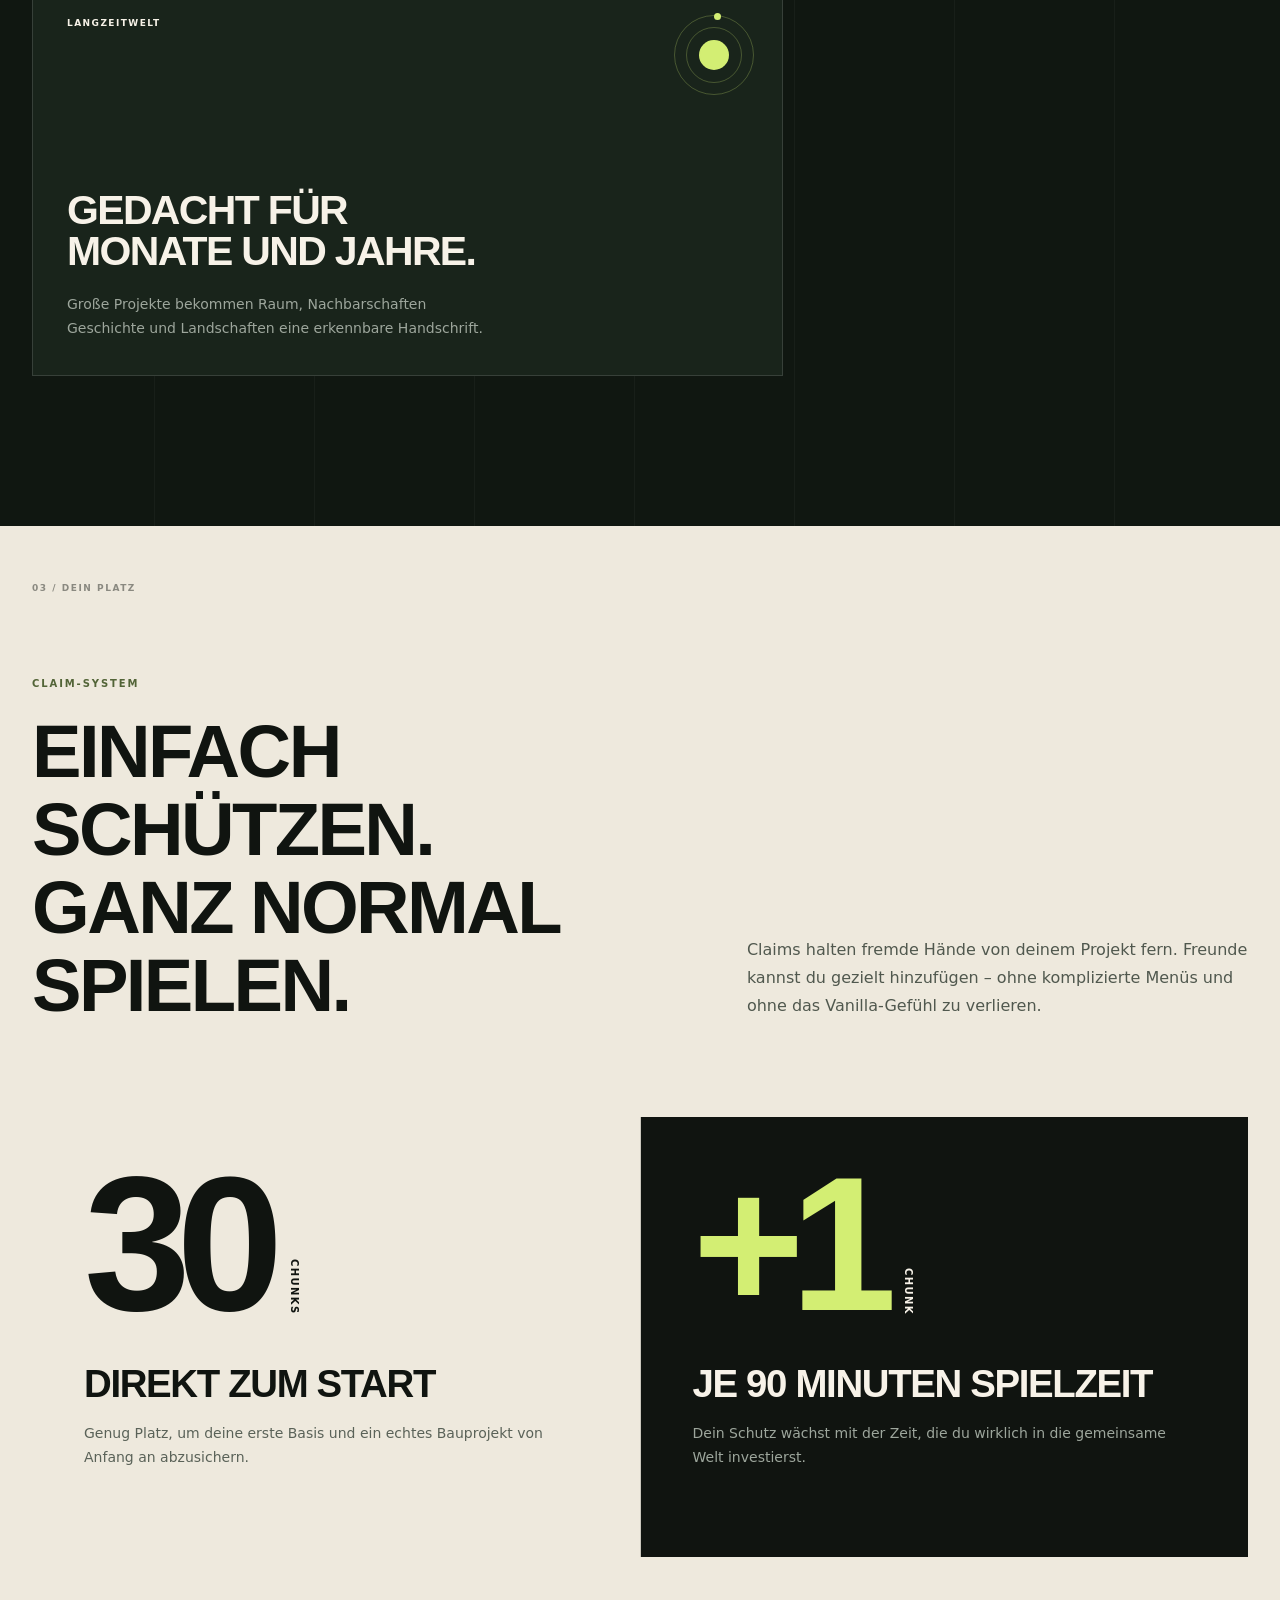
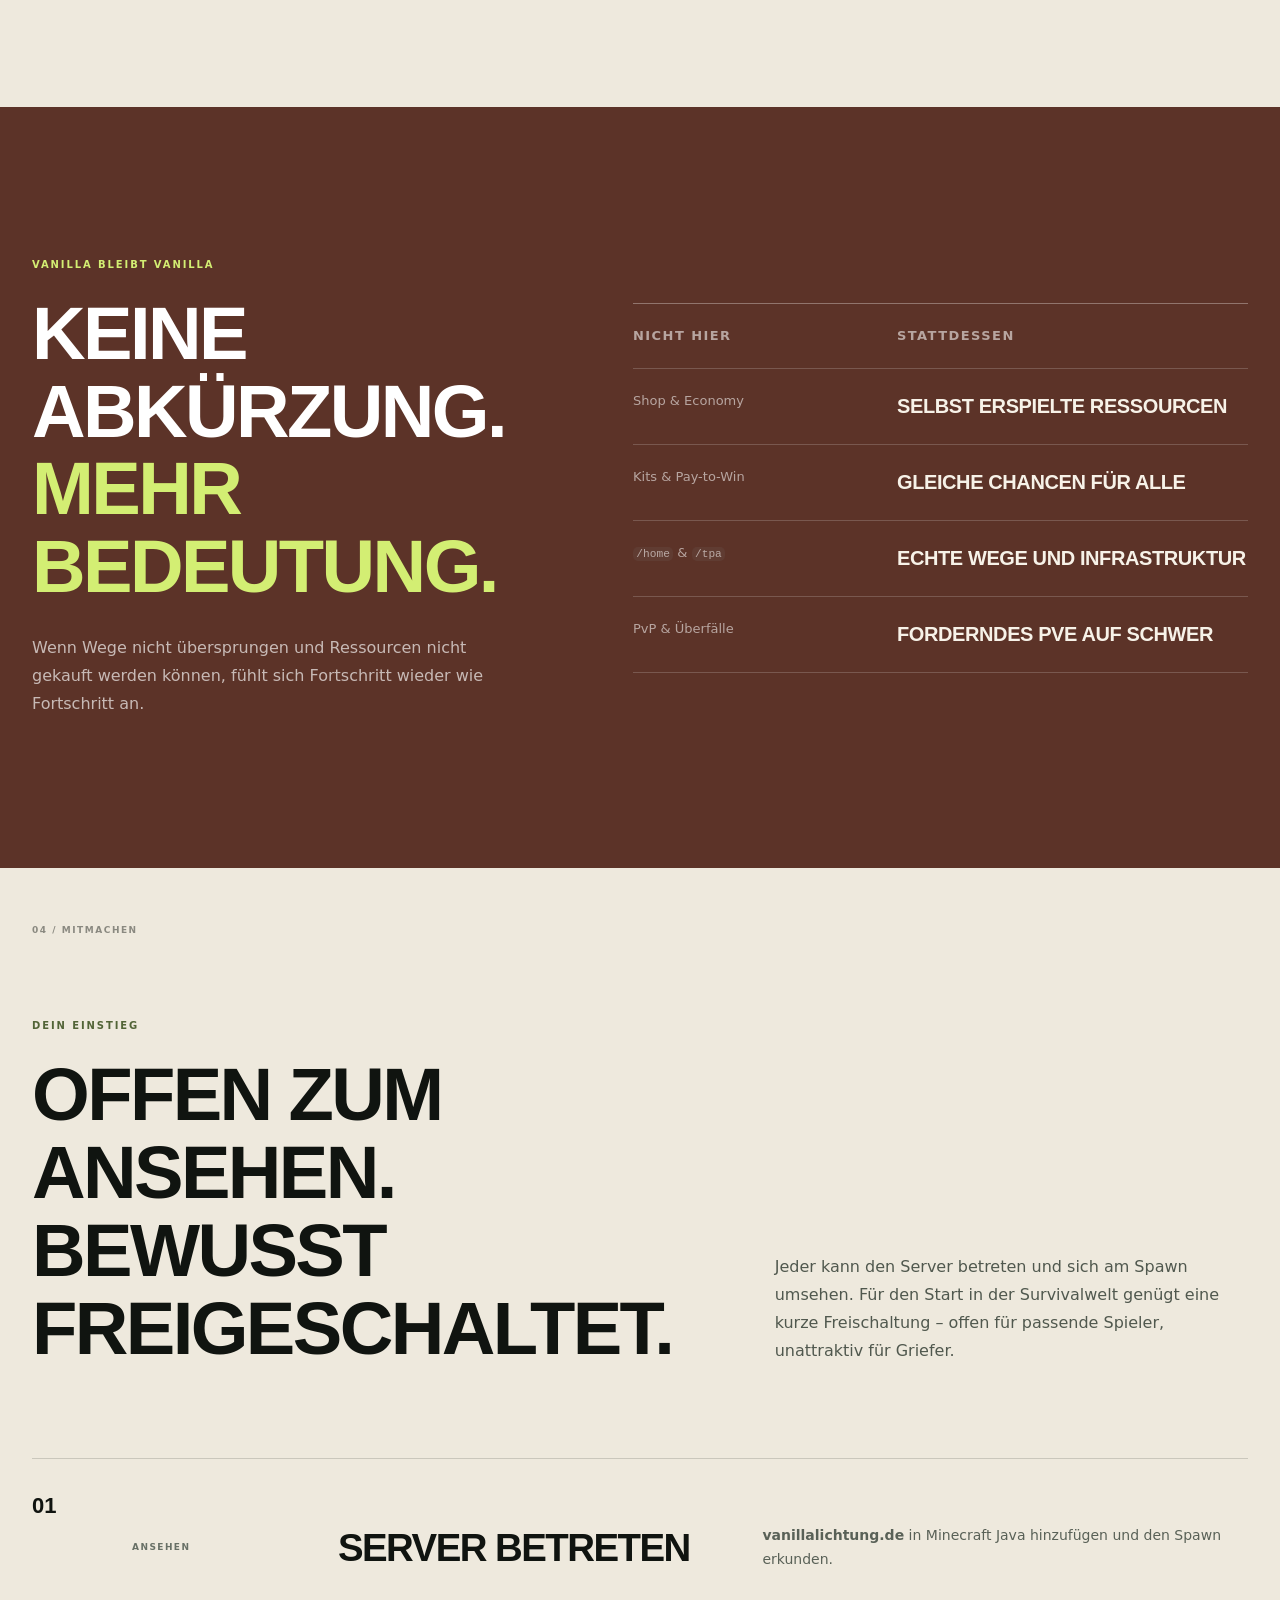
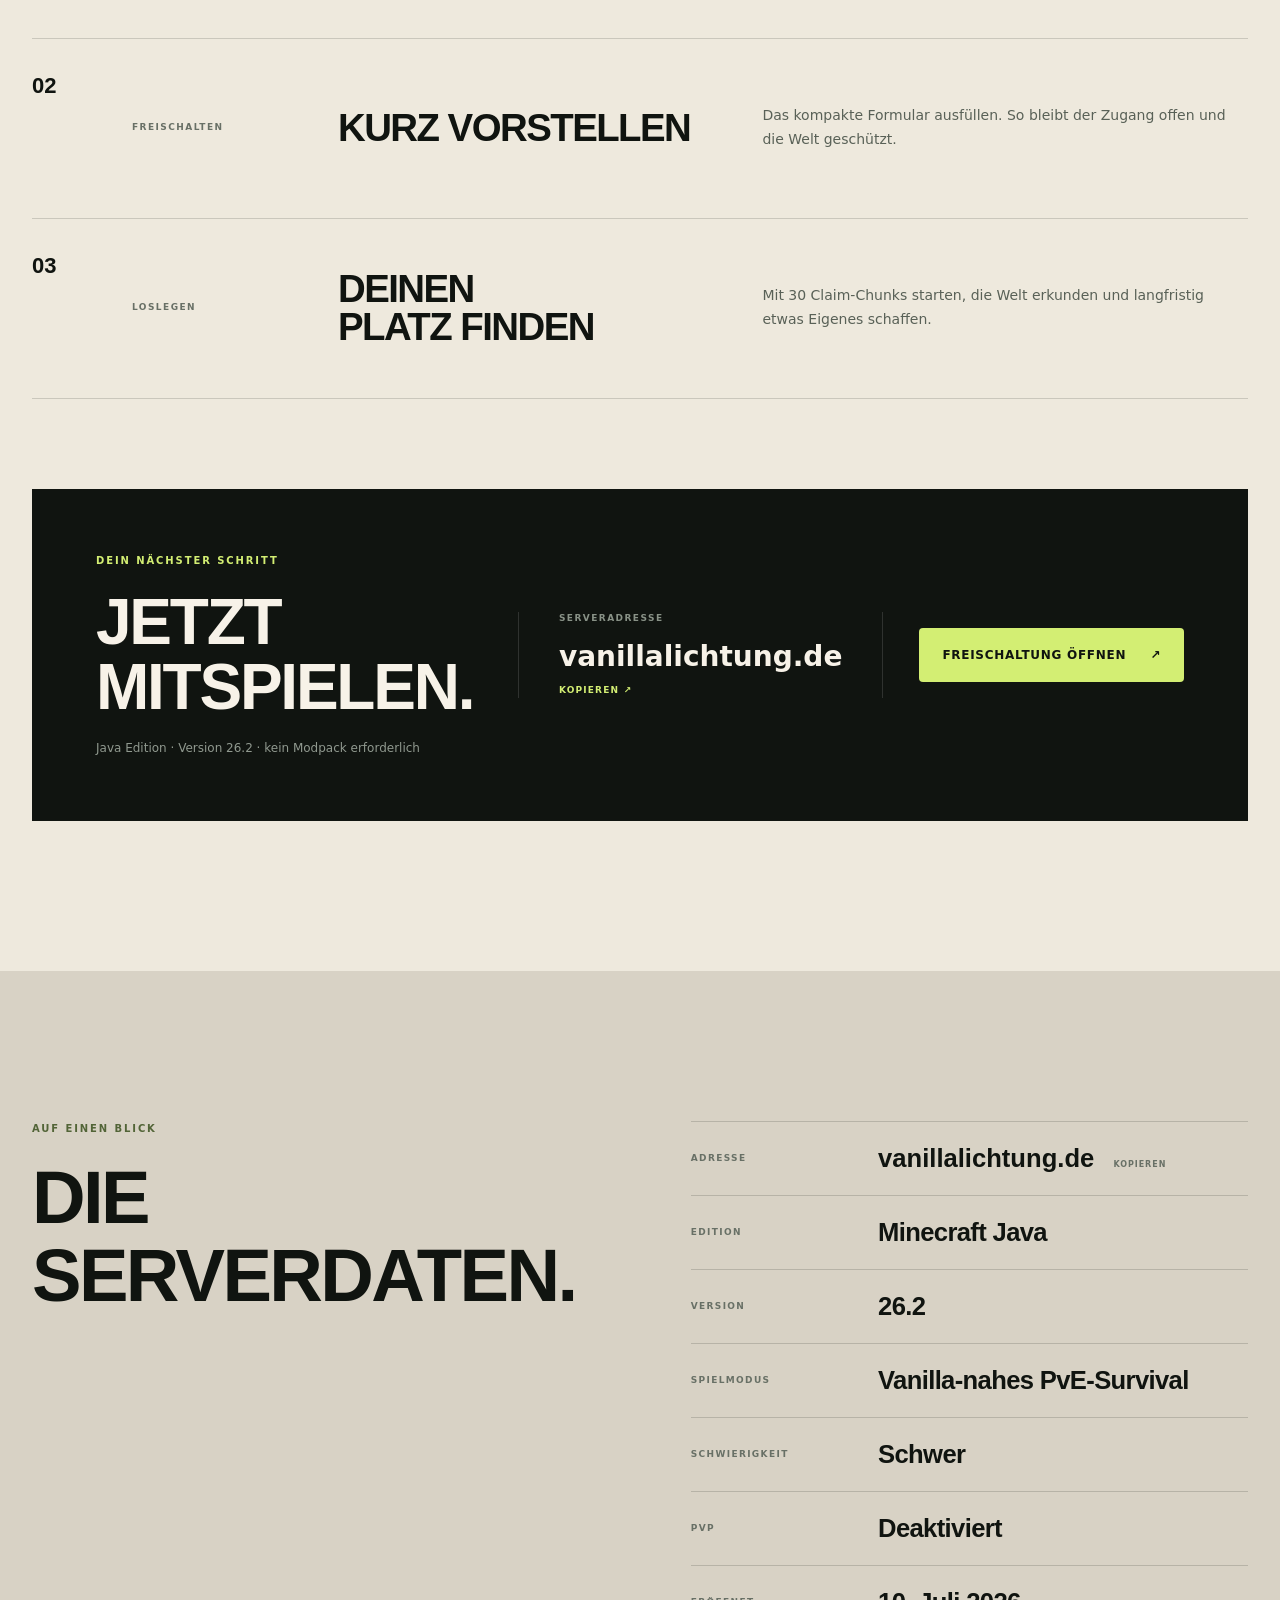
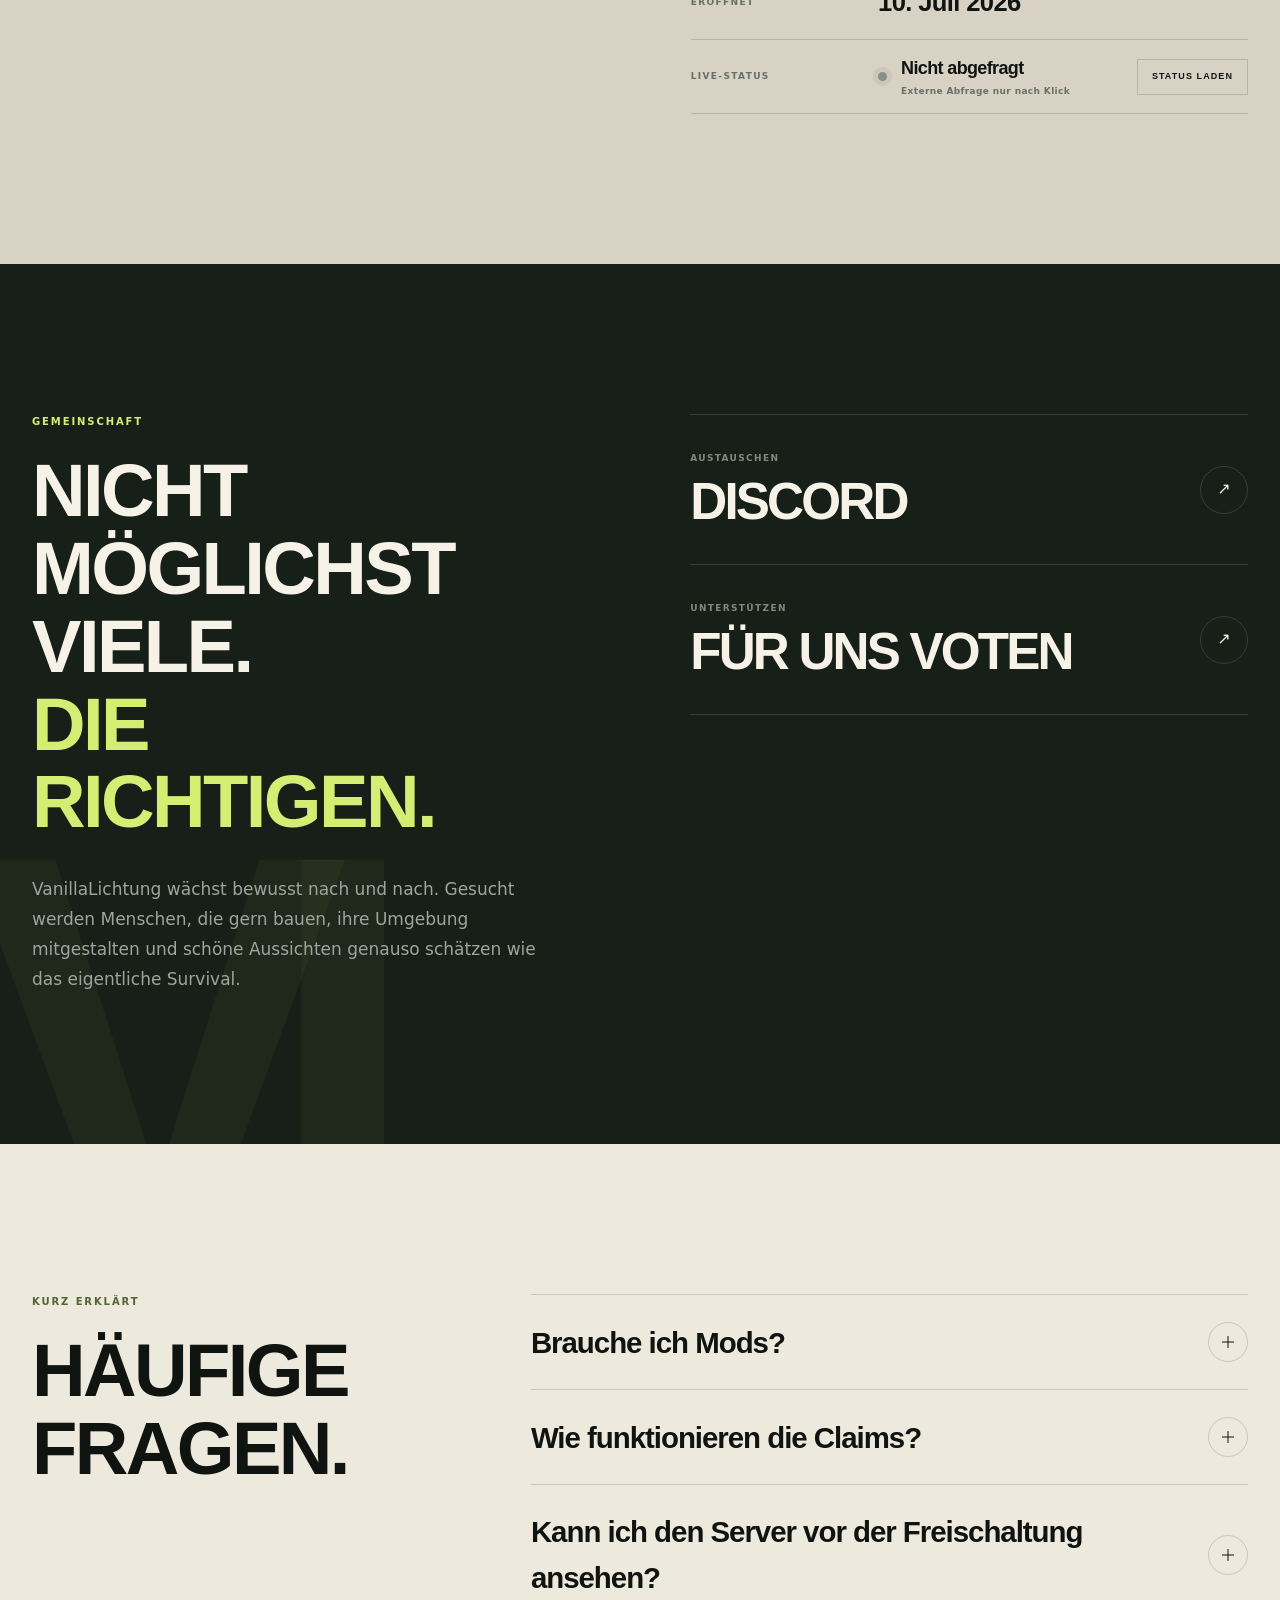
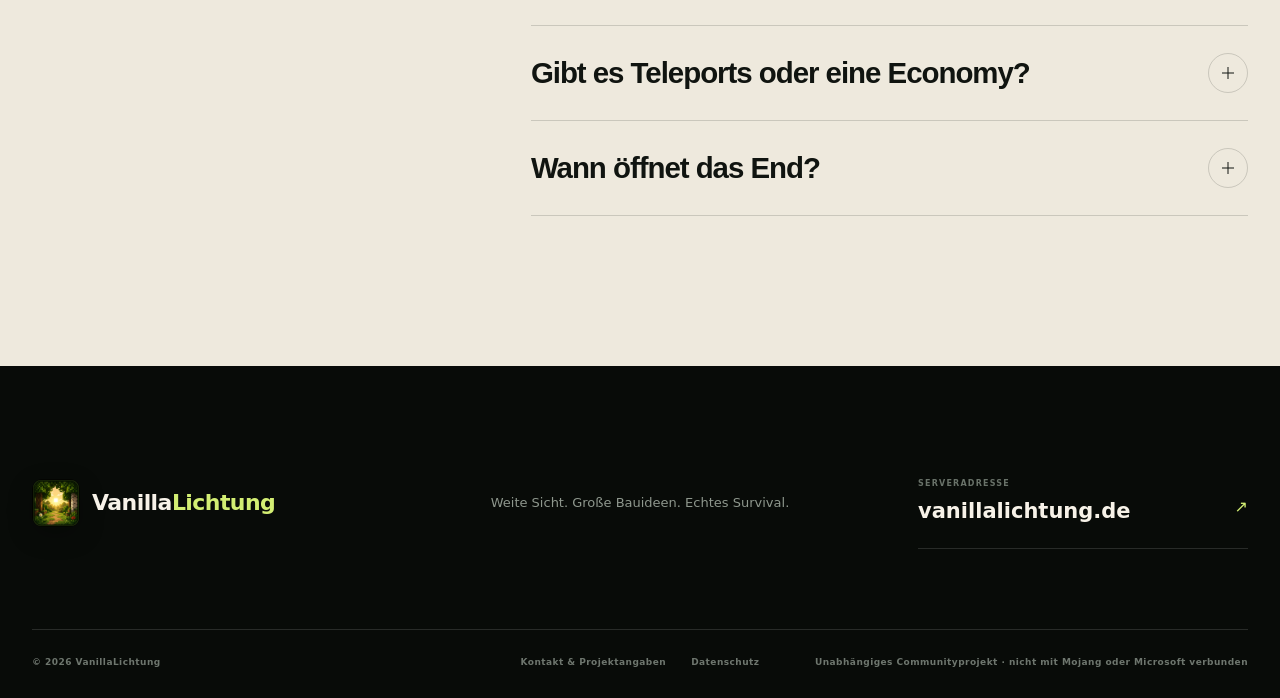
==== commit e70af6c8: "Add files via upload" ====
--- a/index.html
+++ b/index.html
@@ -115,7 +115,7 @@
     <section class="world-section section" id="welt">
       <div class="section-index light" aria-hidden="true">02 / WEITBLICK</div>
       <header class="world-header reveal">
-        <div><span class="eyebrow light">Die Welt</span><h2>Eine Landschaft,<br>kein Ladebildschirm.</h2></div>
+        <div><span class="eyebrow light">Die Welt</span><h2>Eine Landschaft,<br>keine Nebelwand.</h2></div>
         <p>Mit bis zu 32 Chunks Sichtweite werden Berge, Wälder, Dörfer und Bauprojekte Teil eines großen Ganzen. Aussichtspunkte lohnen sich. Wege bekommen ein Ziel. Bauwerke verschwinden nicht direkt im Nebel.</p>
       </header>
 
@@ -221,8 +221,8 @@
 
       <div class="join-panel reveal">
         <div class="join-panel-copy">
-          <span class="eyebrow light">Bereit?</span>
-          <h2>Die Lichtung wartet.</h2>
+          <span class="eyebrow light">Dein nächster Schritt</span>
+          <h2>Jetzt mitspielen.</h2>
           <p>Java Edition · Version 26.2 · kein Modpack erforderlich</p>
         </div>
         <div class="join-address">
--- a/styles.css
+++ b/styles.css
@@ -16,6 +16,7 @@
   --radius: 20px;
   --page: min(1380px, calc(100% - 64px));
   --display: "Arial Narrow", "Aptos Display", "Segoe UI", sans-serif;
+  --headline: "Arial Black", "Segoe UI Black", "Arial", sans-serif;
   --body: Inter, ui-sans-serif, system-ui, -apple-system, BlinkMacSystemFont, "Segoe UI", sans-serif;
 }
 
@@ -64,7 +65,7 @@
 .hero-content { position: absolute; z-index: 3; top: 50%; left: max(32px, calc((100vw - 1380px) / 2)); width: min(790px, calc(100% - 64px)); transform: translateY(-42%); }
 .hero-kicker { display: flex; align-items: center; gap: 11px; margin: 0 0 26px; color: rgba(255, 255, 255, .67); font-size: 11px; font-weight: 800; letter-spacing: .18em; text-transform: uppercase; }
 .hero-kicker span { width: 28px; height: 1px; background: var(--lime); }
-.hero h1 { margin: 0; font-family: var(--display); font-size: clamp(58px, 7.2vw, 116px); font-stretch: condensed; font-weight: 850; letter-spacing: -.055em; line-height: .92; text-transform: uppercase; }
+.hero h1 { margin: 0; font-family: var(--headline); font-size: clamp(58px, 7.2vw, 116px); font-weight: 900; letter-spacing: -.035em; line-height: .97; text-transform: uppercase; }
 .hero h1 em, .manifest h2 em, .survival h2 em, .community-copy h2 em { color: var(--lime); font-style: normal; font-weight: inherit; }
 .hero-lead { max-width: 630px; margin: 30px 0 0; color: rgba(255, 255, 255, .73); font-size: clamp(16px, 1.5vw, 20px); line-height: 1.62; }
 .hero-actions { display: flex; flex-wrap: wrap; gap: 10px; margin-top: 34px; }
@@ -96,7 +97,7 @@
 .eyebrow { display: block; margin-bottom: 22px; color: #526437; font-size: 10px; font-weight: 850; letter-spacing: .19em; text-transform: uppercase; }
 .eyebrow.light { color: var(--lime); }
 .manifest { display: grid; grid-template-columns: minmax(0, 1.08fr) minmax(360px, .72fr); gap: clamp(60px, 9vw, 150px); align-items: start; background: var(--paper); color: var(--ink); }
-.manifest h2, .world-header h2, .claims h2, .survival h2, .start-header h2, .facts-heading h2, .community-copy h2, .faq-heading h2, .legal-card h1 { margin: 0; font-family: var(--display); font-size: clamp(52px, 5.8vw, 90px); font-weight: 850; letter-spacing: -.048em; line-height: .96; text-transform: uppercase; }
+.manifest h2, .world-header h2, .claims h2, .survival h2, .start-header h2, .facts-heading h2, .community-copy h2, .faq-heading h2, .legal-card h1 { margin: 0; font-family: var(--headline); font-size: clamp(52px, 5.8vw, 90px); font-weight: 900; letter-spacing: -.035em; line-height: 1.05; text-transform: uppercase; }
 .manifest-copy { padding-top: 64px; }
 .manifest-copy p { max-width: 650px; color: #485047; font-size: 16px; line-height: 1.8; }
 .manifest-copy .lead-copy { margin-top: 0; color: var(--ink); font-size: clamp(20px, 2vw, 28px); font-weight: 570; line-height: 1.45; }
@@ -177,7 +178,7 @@
 .end-date small { display: block; margin-top: 18px; color: rgba(255, 255, 255, .66); font-size: 10px; font-weight: 800; letter-spacing: .13em; text-transform: uppercase; }
 .end-copy { width: min(100%, 760px); }
 .end-eyebrow { color: #9ac3e4; }
-.end-copy h2 { margin: 0; font-family: var(--display); font-size: clamp(68px, 8.2vw, 122px); font-weight: 850; letter-spacing: -.052em; line-height: .92; text-transform: uppercase; }
+.end-copy h2 { margin: 0; font-family: var(--headline); font-size: clamp(68px, 8.2vw, 122px); font-weight: 900; letter-spacing: -.035em; line-height: .96; text-transform: uppercase; }
 .end-copy h2 span { display: block; }
 .end-copy h2 span + span { margin-top: .1em; }
 .end-title-accent { color: #9ac3e4; }
@@ -207,7 +208,7 @@
 .step h3 { margin: 0; font-family: var(--display); font-size: clamp(25px, 3vw, 40px); letter-spacing: -.04em; line-height: 1; text-transform: uppercase; }
 .step p { max-width: 490px; margin: 0; color: #596157; font-size: 14px; line-height: 1.7; }
 .join-panel { display: grid; grid-template-columns: 1fr auto auto; gap: 36px; align-items: center; margin-top: 90px; padding: clamp(30px, 5vw, 64px); background: var(--ink); color: var(--cream); }
-.join-panel-copy h2 { margin: 0; font-family: var(--display); font-size: clamp(42px, 5vw, 72px); letter-spacing: -.06em; line-height: .9; text-transform: uppercase; }
+.join-panel-copy h2 { margin: 0; font-family: var(--headline); font-size: clamp(42px, 5vw, 72px); font-weight: 900; letter-spacing: -.035em; line-height: 1.02; text-transform: uppercase; }
 .join-panel-copy p { margin: 18px 0 0; color: #90998f; font-size: 12px; }
 .join-address { padding: 0 40px; border-inline: 1px solid var(--line-dark); }
 .join-address small { display: block; margin-bottom: 9px; color: #899287; font-size: 9px; font-weight: 850; letter-spacing: .16em; text-transform: uppercase; }
@@ -304,7 +305,6 @@
 .legal-card h2 { margin: 58px 0 18px; padding-top: 26px; border-top: 1px solid var(--line-light); font-family: var(--display); font-size: 25px; letter-spacing: -.025em; line-height: 1.15; text-transform: uppercase; }
 .legal-card p, .legal-card li { max-width: 800px; color: #4d554b; font-size: 15px; line-height: 1.78; }
 .legal-card a { border-bottom: 1px solid currentColor; color: #304b26; overflow-wrap: anywhere; text-underline-offset: 3px; }
-.legal-note { margin: 48px 0 0; padding: 24px; border-left: 3px solid #526437; background: rgba(82, 100, 55, .08); }
 .legal-footer { padding: 28px max(32px, calc((100vw - 880px) / 2)); background: var(--ink); color: #8e978d; }
 .legal-footer .footer-bottom { padding-top: 0; border-top: 0; }
 
@@ -360,7 +360,7 @@
   .hero-vignette { background: linear-gradient(0deg, rgba(5, 8, 5, .96) 0%, rgba(5, 8, 5, .63) 72%, rgba(5, 8, 5, .4)); }
   .hero-grid { background-size: 25vw 100%, 25vw 100%; mask-image: linear-gradient(0deg, #000, transparent 90%); }
   .hero-content { top: 48%; left: 20px; width: calc(100% - 40px); transform: translateY(-50%); }
-  .hero h1 { font-size: clamp(48px, 15.2vw, 80px); line-height: .94; }
+  .hero h1 { font-size: clamp(48px, 15.2vw, 80px); line-height: .98; }
   .hero-lead { max-width: 530px; font-size: 15px; }
   .hero-specs { right: 16px; bottom: 16px; left: 16px; width: auto; }
   .hero-spec { min-height: 94px; padding: 14px; }
@@ -368,7 +368,7 @@
   .hero-spec small { margin-top: 5px; }
   .section { padding: 110px 20px; }
   .section-index { top: 34px; left: 20px; }
-  .manifest h2, .world-header h2, .claims h2, .survival h2, .start-header h2, .facts-heading h2, .community-copy h2, .faq-heading h2, .legal-card h1 { max-width: 100%; font-size: clamp(34px, 8.4vw, 64px); letter-spacing: -.035em; line-height: 1; }
+  .manifest h2, .world-header h2, .claims h2, .survival h2, .start-header h2, .facts-heading h2, .community-copy h2, .faq-heading h2, .legal-card h1 { max-width: 100%; font-size: clamp(34px, 8.4vw, 64px); letter-spacing: -.025em; line-height: 1.06; }
   .world-bento { grid-template-columns: minmax(0, 1fr); }
   .world-card-main { min-height: 520px; grid-row: auto; }
   .world-card-stat, .world-card-coast, .world-card-longterm { min-height: 330px; }
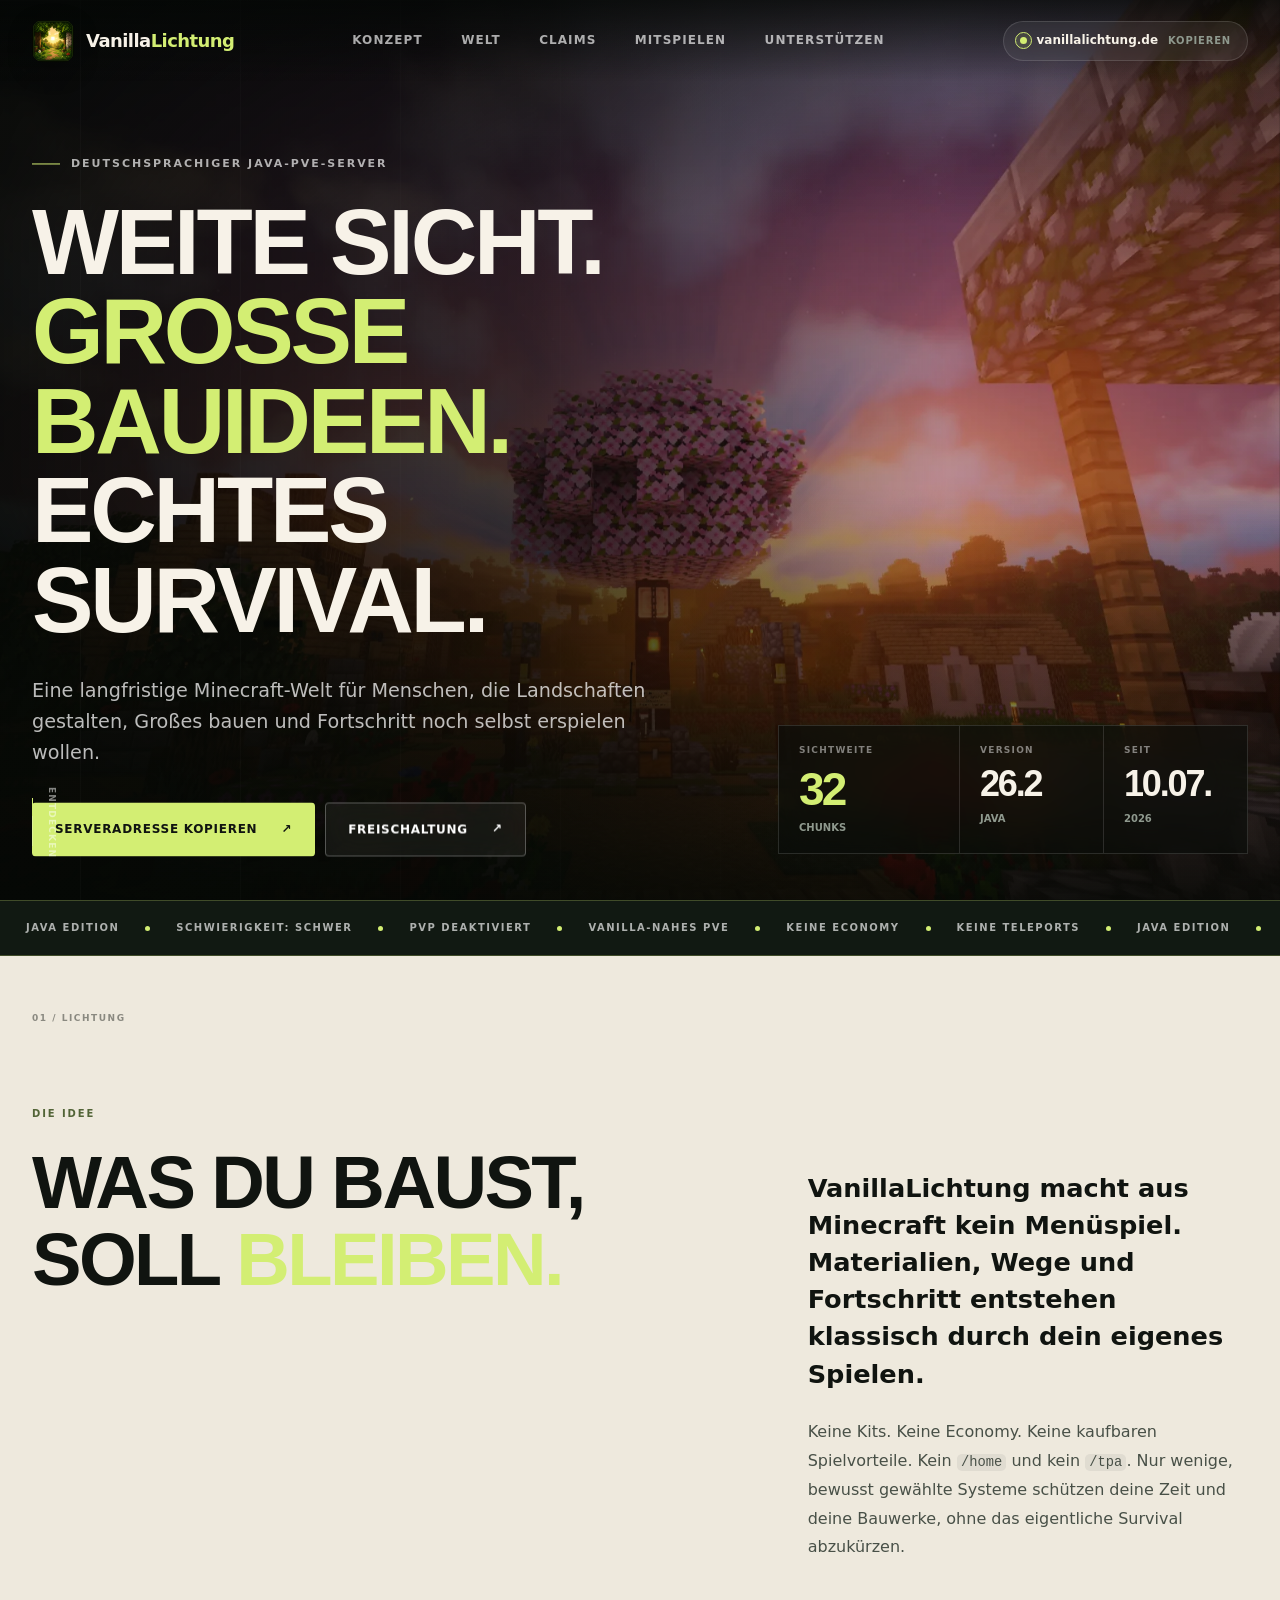
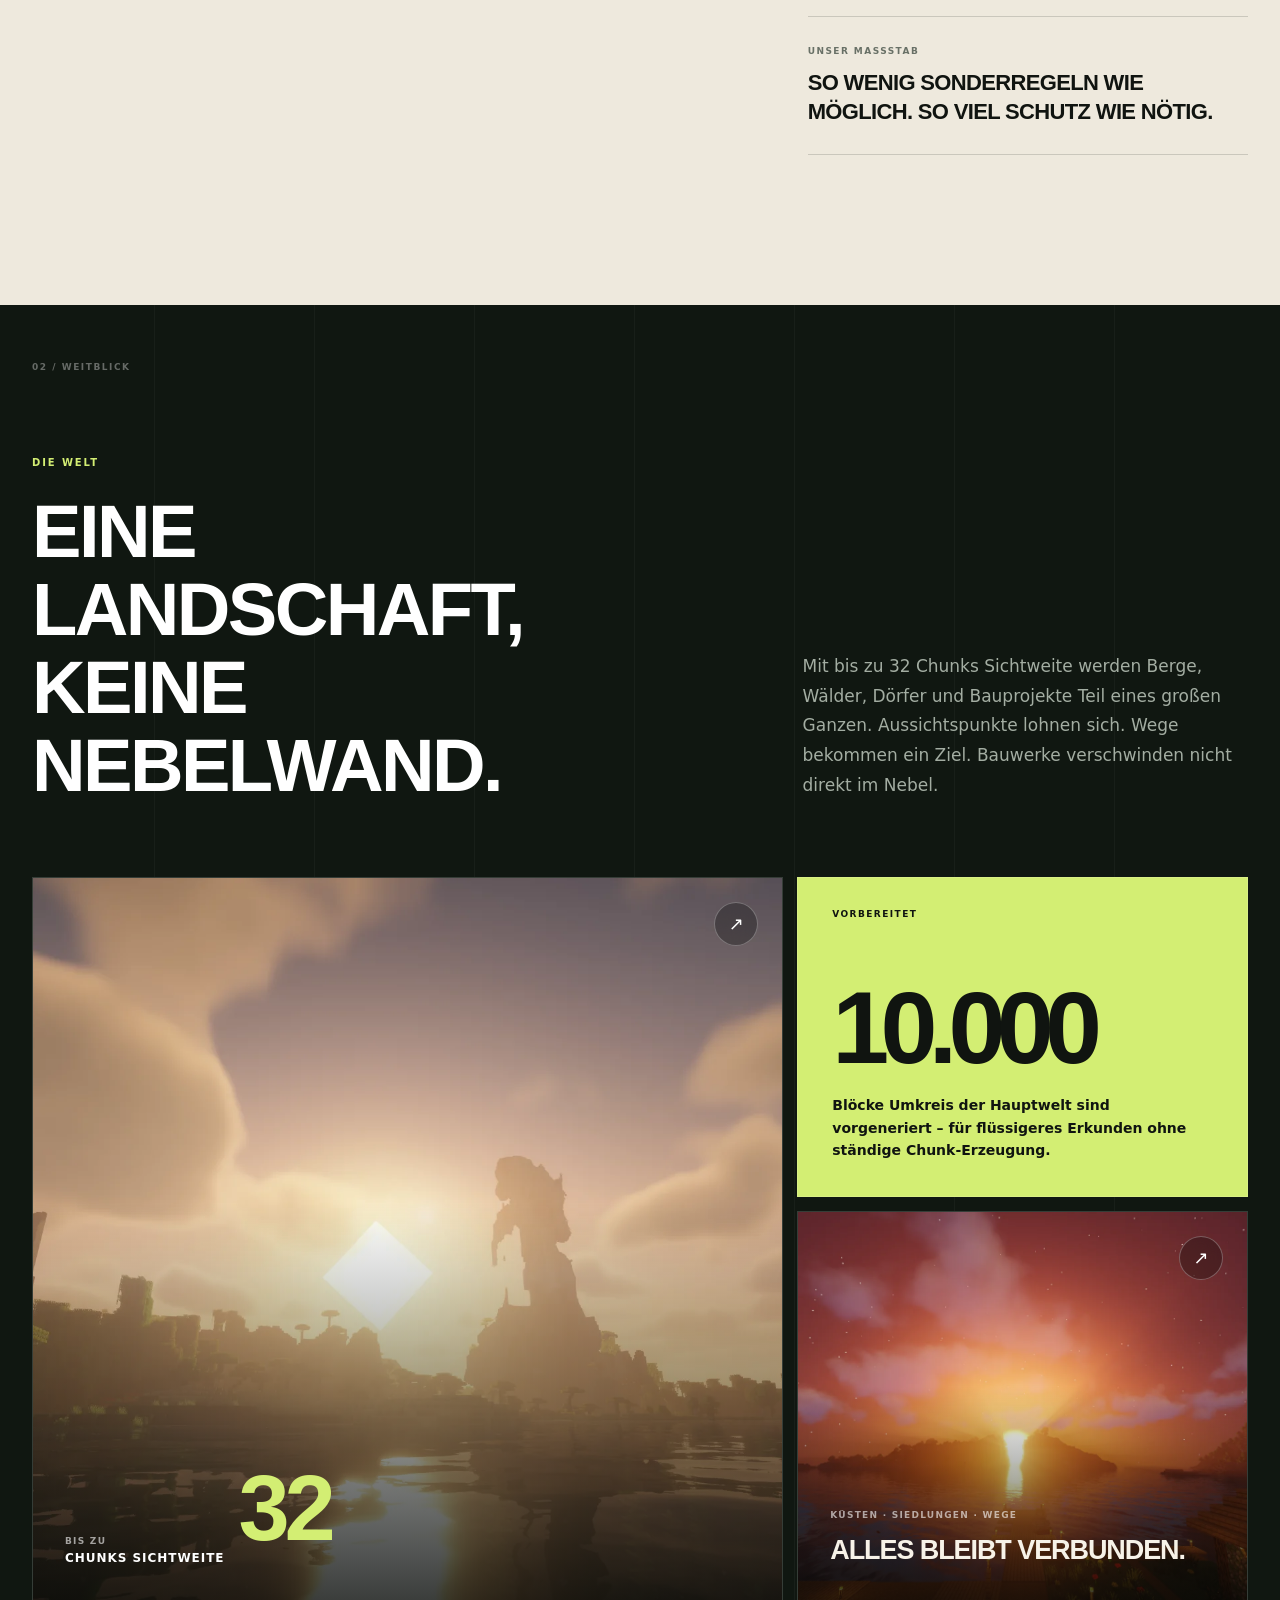
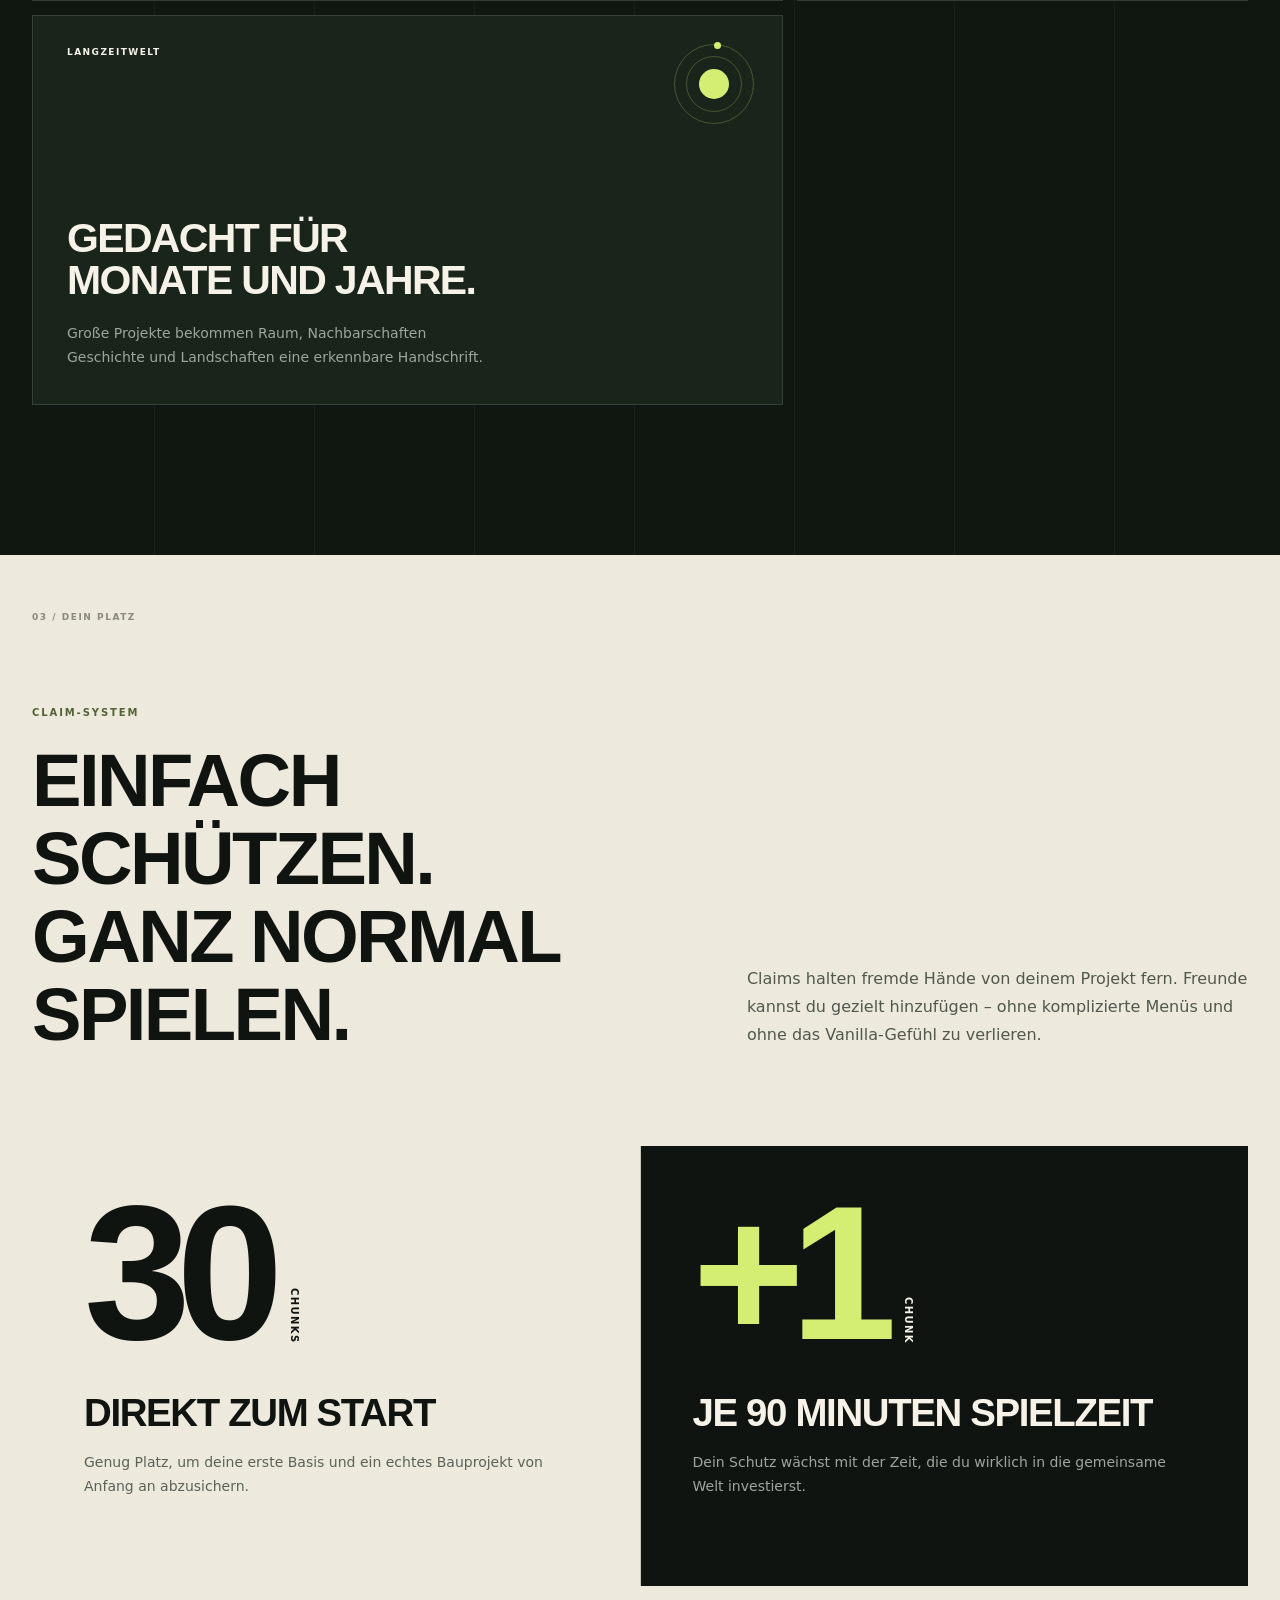
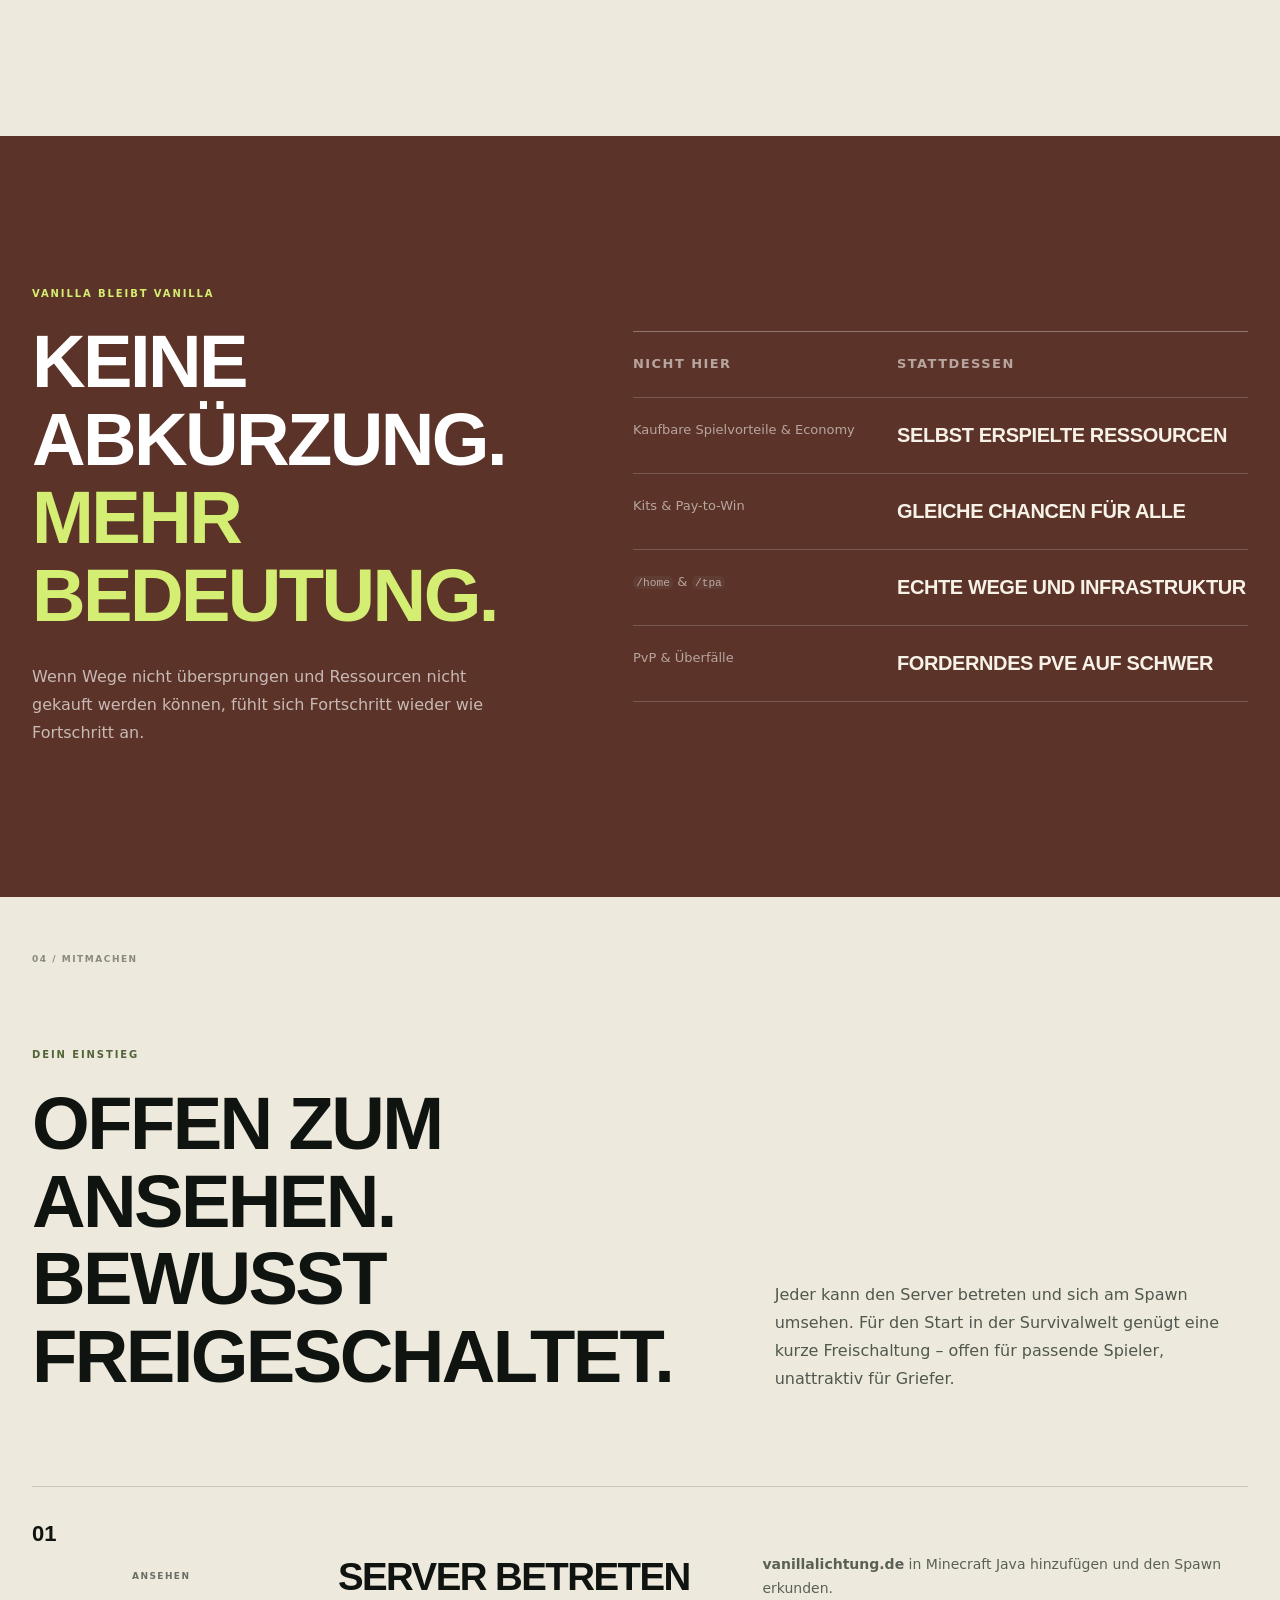
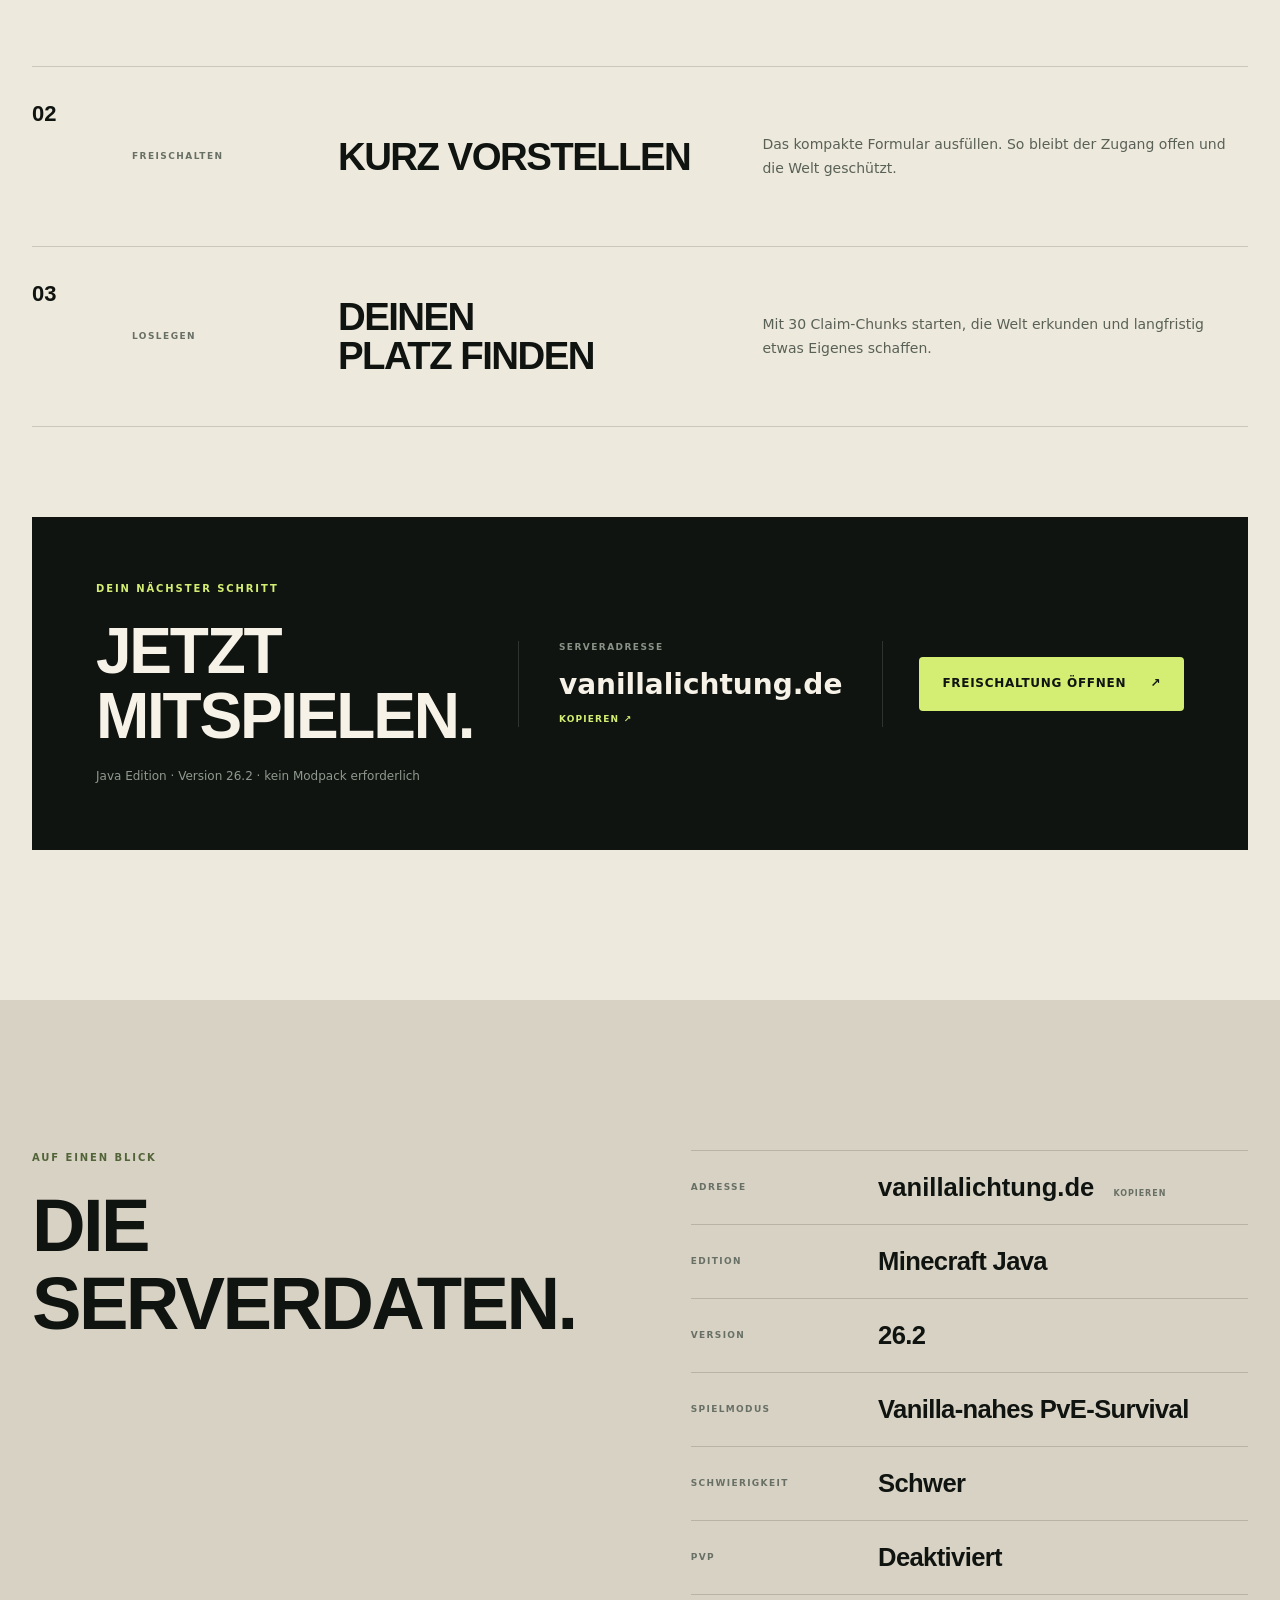
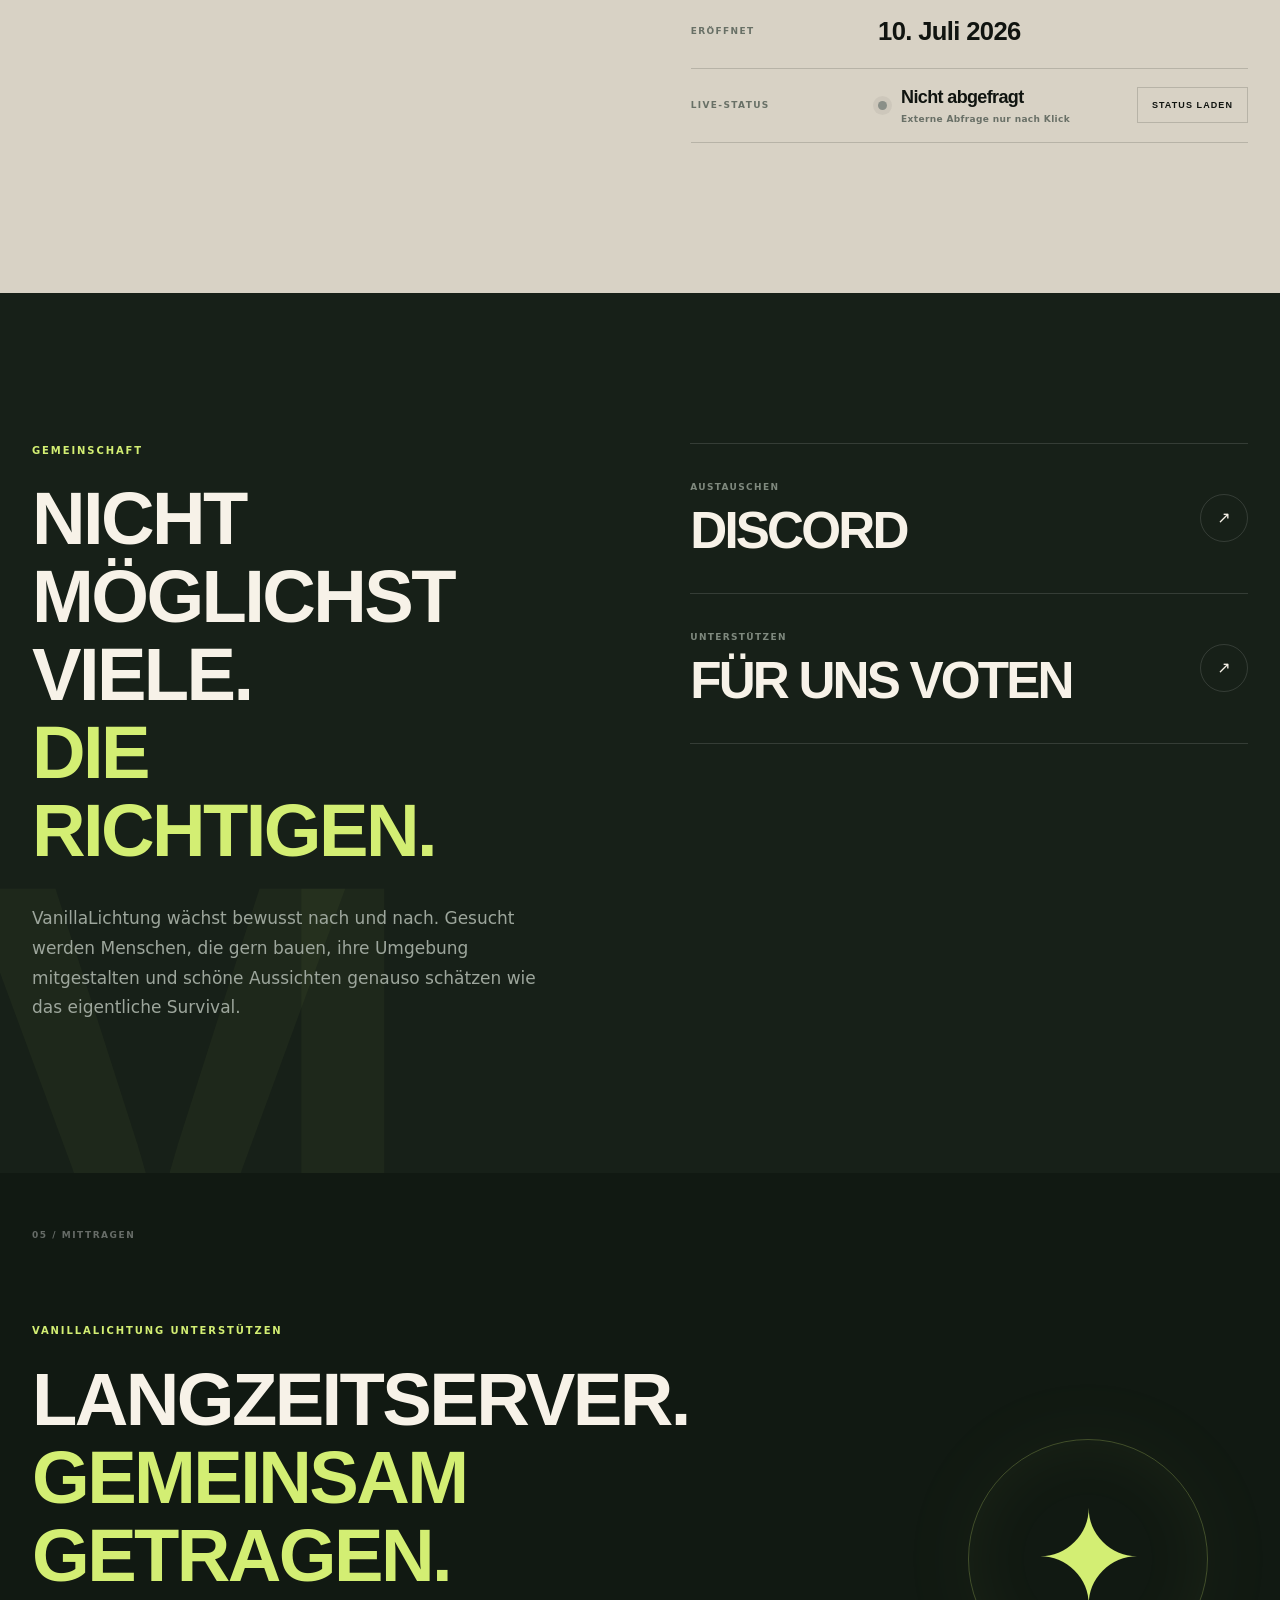
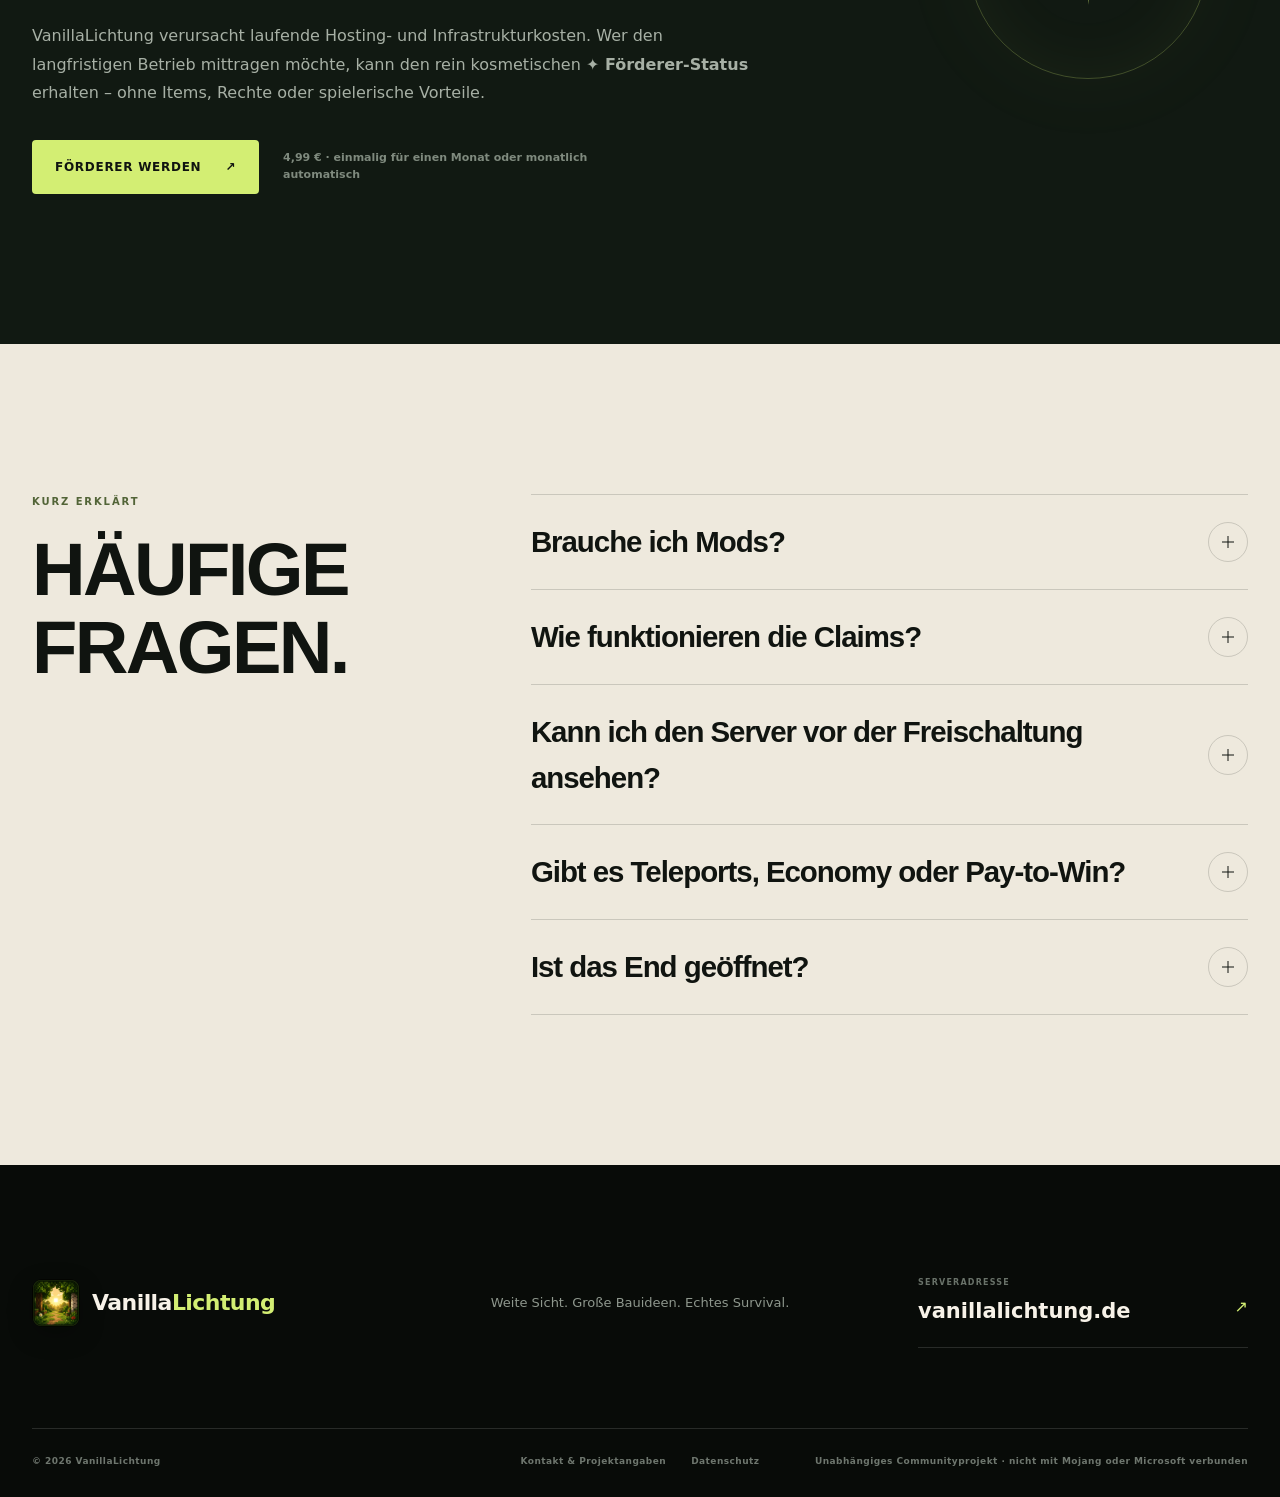
==== commit 20984d5a: "Add files via upload" ====
--- a/index.html
+++ b/index.html
@@ -7,7 +7,7 @@
   <meta name="color-scheme" content="dark">
   <meta name="description" content="VanillaLichtung ist ein deutschsprachiger Minecraft-Java-PvE-Survival-Server mit bis zu 32 Chunks Sichtweite, 30 Start-Claim-Chunks und echtem vanilla-nahem Langzeitspiel.">
   <meta property="og:title" content="VanillaLichtung – Weite Sicht. Große Bauideen. Echtes Survival.">
-  <meta property="og:description" content="Vanilla-nahes PvE-Survival für langfristige Bauprojekte – ohne Shop, Economy, /home oder /tpa.">
+  <meta property="og:description" content="Vanilla-nahes PvE-Survival für langfristige Bauprojekte – ohne kaufbare Spielvorteile, Economy, /home oder /tpa.">
   <meta property="og:type" content="website">
   <meta property="og:locale" content="de_DE">
   <meta property="og:url" content="https://www.vanillalichtung.de/">
@@ -53,6 +53,7 @@
       <a href="#welt">Welt</a>
       <a href="#claims">Claims</a>
       <a href="#start">Mitspielen</a>
+      <a href="unterstuetzen.html">Unterstützen</a>
     </nav>
     <button class="header-address copy-address" type="button" data-copy="vanillalichtung.de" aria-label="Serveradresse vanillalichtung.de kopieren">
       <span class="status-pulse" aria-hidden="true"></span>
@@ -107,7 +108,7 @@
       </div>
       <div class="manifest-copy reveal">
         <p class="lead-copy">VanillaLichtung macht aus Minecraft kein Menüspiel. Materialien, Wege und Fortschritt entstehen klassisch durch dein eigenes Spielen.</p>
-        <p>Keine Kits. Keine Economy. Kein Shop. Kein <code>/home</code> und kein <code>/tpa</code>. Nur wenige, bewusst gewählte Systeme schützen deine Zeit und deine Bauwerke, ohne das eigentliche Survival abzukürzen.</p>
+        <p>Keine Kits. Keine Economy. Keine kaufbaren Spielvorteile. Kein <code>/home</code> und kein <code>/tpa</code>. Nur wenige, bewusst gewählte Systeme schützen deine Zeit und deine Bauwerke, ohne das eigentliche Survival abzukürzen.</p>
         <div class="manifest-note"><span>Unser Maßstab</span><strong>So wenig Sonderregeln wie möglich. So viel Schutz wie nötig.</strong></div>
       </div>
     </section>
@@ -173,7 +174,7 @@
       </div>
       <div class="survival-matrix reveal">
         <div class="matrix-head"><span>Nicht hier</span><span>Stattdessen</span></div>
-        <div><span>Shop &amp; Economy</span><strong>Selbst erspielte Ressourcen</strong></div>
+        <div><span>Kaufbare Spielvorteile &amp; Economy</span><strong>Selbst erspielte Ressourcen</strong></div>
         <div><span>Kits &amp; Pay-to-Win</span><strong>Gleiche Chancen für alle</strong></div>
         <div><span><code>/home</code> &amp; <code>/tpa</code></span><strong>Echte Wege und Infrastruktur</strong></div>
         <div><span>PvP &amp; Überfälle</span><strong>Forderndes PvE auf Schwer</strong></div>
@@ -193,7 +194,7 @@
           <span class="eyebrow end-eyebrow" data-event-kicker>Gemeinsamer Start</span>
           <h2 id="end-title"><span data-event-title-line-1>Das End</span><span class="end-title-accent" data-event-title-line-2>öffnet.</span></h2>
           <p data-event-description>Endstädte, Elytren und der nächste große Abschnitt der Welt: Wir betreten das End gemeinsam.</p>
-          <a class="button button-primary" href="https://discord.gg/wDB4ukjXA" target="_blank" rel="noopener noreferrer"><span data-event-cta-label>Auf Discord dabei sein</span><span aria-hidden="true">↗</span></a>
+          <a class="button button-primary" href="https://discord.gg/tzqJmpKqCk" target="_blank" rel="noopener noreferrer"><span data-event-cta-label>Auf Discord dabei sein</span><span aria-hidden="true">↗</span></a>
         </div>
         <div class="countdown reveal" id="countdown" aria-live="polite" aria-label="Countdown bis zur End-Öffnung">
           <div><strong data-days>--</strong><span>Tage</span></div>
@@ -255,9 +256,24 @@
         <p>VanillaLichtung wächst bewusst nach und nach. Gesucht werden Menschen, die gern bauen, ihre Umgebung mitgestalten und schöne Aussichten genauso schätzen wie das eigentliche Survival.</p>
       </div>
       <div class="community-links reveal">
-        <a href="https://discord.gg/wDB4ukjXA" target="_blank" rel="noopener noreferrer"><span><small>Austauschen</small><strong>Discord</strong></span><i aria-hidden="true">↗</i></a>
+        <a href="https://discord.gg/tzqJmpKqCk" target="_blank" rel="noopener noreferrer"><span><small>Austauschen</small><strong>Discord</strong></span><i aria-hidden="true">↗</i></a>
         <a href="https://minecraft-server.eu/vote/index/239E7" target="_blank" rel="noopener noreferrer"><span><small>Unterstützen</small><strong>Für uns voten</strong></span><i aria-hidden="true">↗</i></a>
       </div>
+    </section>
+
+
+    <section class="support-teaser section" id="unterstuetzen" aria-labelledby="support-teaser-title">
+      <div class="section-index light" aria-hidden="true">05 / MITTRAGEN</div>
+      <div class="support-teaser-copy reveal">
+        <span class="eyebrow light">VanillaLichtung unterstützen</span>
+        <h2 id="support-teaser-title">Langzeitserver.<br><em>Gemeinsam getragen.</em></h2>
+        <p>VanillaLichtung verursacht laufende Hosting- und Infrastrukturkosten. Wer den langfristigen Betrieb mittragen möchte, kann den rein kosmetischen <strong>✦ Förderer-Status</strong> erhalten – ohne Items, Rechte oder spielerische Vorteile.</p>
+        <div class="support-teaser-actions">
+          <a class="button button-primary" href="unterstuetzen.html">Förderer werden <span aria-hidden="true">↗</span></a>
+          <span>4,99 € · einmalig für einen Monat oder monatlich automatisch</span>
+        </div>
+      </div>
+      <div class="support-teaser-mark reveal" aria-hidden="true">✦</div>
     </section>
 
     <section class="faq section" aria-labelledby="faq-title">
@@ -266,8 +282,8 @@
         <details class="reveal"><summary>Brauche ich Mods?<span aria-hidden="true"></span></summary><p>Nein. Ein normaler Minecraft-Java-Client in Version 26.2 reicht aus. Shader und Ressourcenpakete sind freiwillig.</p></details>
         <details class="reveal"><summary>Wie funktionieren die Claims?<span aria-hidden="true"></span></summary><p>Du startest mit 30 Claim-Chunks. Für jeweils 90 Minuten tatsächliche Spielzeit erhältst du einen weiteren Claim-Chunk. Freunde können gezielt zu deinem Gebiet hinzugefügt werden.</p></details>
         <details class="reveal"><summary>Kann ich den Server vor der Freischaltung ansehen?<span aria-hidden="true"></span></summary><p>Ja. Jeder kann den Server betreten und sich am Spawn einen ersten Eindruck verschaffen. Nur der Start in die Survivalwelt benötigt die kurze Freischaltung.</p></details>
-        <details class="reveal"><summary>Gibt es Teleports oder eine Economy?<span aria-hidden="true"></span></summary><p>Nein. Es gibt bewusst keinen Shop, keine Economy, keine Kits, kein <code>/home</code> und kein <code>/tpa</code>.</p></details>
-        <details class="reveal"><summary>Wann öffnet das End?<span aria-hidden="true"></span></summary><p>Am Samstag, den 05. September 2026, um 18:00 Uhr deutscher Zeit. Aktuelle Absprachen zum gemeinsamen Start findest du auf Discord.</p></details>
+        <details class="reveal"><summary>Gibt es Teleports, Economy oder Pay-to-Win?<span aria-hidden="true"></span></summary><p>Nein. Es gibt keine Economy, keine Kits, kein <code>/home</code>, kein <code>/tpa</code> und keine kaufbaren Spielvorteile. Der optionale ✦ Förderer-Status ist rein kosmetisch und verändert das Gameplay nicht.</p></details>
+        <details class="reveal"><summary>Ist das End geöffnet?<span aria-hidden="true"></span></summary><p>Ja. Das End ist seit dem 05. September 2026 geöffnet und gehört inzwischen zum normalen Survival-Fortschritt.</p></details>
       </div>
     </section>
   </main>
--- a/styles.css
+++ b/styles.css
@@ -449,3 +449,100 @@
   *, *::before, *::after { scroll-behavior: auto !important; animation-duration: .01ms !important; animation-iteration-count: 1 !important; transition-duration: .01ms !important; }
   .js .reveal { transform: none; opacity: 1; }
 }
+
+
+/* --------------------------------------------------------------------------
+   Förderer / Tebex Headless Integration
+   -------------------------------------------------------------------------- */
+.support-teaser { display: grid; grid-template-columns: minmax(0, 1fr) 280px; gap: clamp(60px, 10vw, 160px); align-items: center; overflow: hidden; background: #111912; }
+.support-teaser h2 { margin: 0; font-family: var(--headline); font-size: clamp(52px, 5.8vw, 90px); font-weight: 900; letter-spacing: -.035em; line-height: 1.05; text-transform: uppercase; }
+.support-teaser h2 em { color: var(--lime); font-style: normal; }
+.support-teaser-copy > p { max-width: 720px; margin: 28px 0 0; color: #a7b0a5; font-size: 16px; line-height: 1.78; }
+.support-teaser-actions { display: flex; flex-wrap: wrap; align-items: center; gap: 18px 24px; margin-top: 32px; }
+.support-teaser-actions > span { max-width: 380px; color: #7f8a7e; font-size: 11px; font-weight: 700; line-height: 1.5; }
+.support-teaser-mark { display: grid; width: 240px; height: 240px; place-items: center; border: 1px solid rgba(211, 238, 115, .25); border-radius: 50%; color: var(--lime); font-family: var(--display); font-size: 128px; line-height: 1; box-shadow: inset 0 0 70px rgba(211, 238, 115, .05), 0 0 100px rgba(211, 238, 115, .04); }
+
+.support-body { background: var(--night); }
+.support-main { padding-top: 68px; }
+.support-hero { position: relative; min-height: 560px; overflow: hidden; }
+.support-hero-media, .support-hero-overlay { position: absolute; inset: 0; }
+.support-hero-media img { width: 100%; height: 100%; object-fit: cover; object-position: center 54%; }
+.support-hero-overlay { background: linear-gradient(90deg, rgba(5, 8, 5, .95), rgba(5, 8, 5, .58) 52%, rgba(5, 8, 5, .25)), linear-gradient(0deg, var(--night), transparent 50%); }
+.support-hero-content { position: relative; z-index: 2; display: flex; width: var(--page); min-height: 560px; margin-inline: auto; padding: 110px 0 82px; flex-direction: column; justify-content: flex-end; }
+.support-hero-content h1 { margin: 0; color: var(--lime); font-family: var(--headline); font-size: clamp(72px, 9vw, 138px); font-weight: 900; letter-spacing: -.045em; line-height: .92; text-transform: uppercase; }
+.support-hero-content p { max-width: 760px; margin: 30px 0 0; color: rgba(255, 255, 255, .74); font-size: clamp(16px, 1.6vw, 20px); line-height: 1.7; }
+
+.support-purchase { display: grid; grid-template-columns: minmax(0, .9fr) minmax(420px, 1.1fr); gap: clamp(50px, 7vw, 110px); align-items: start; background: var(--paper); color: var(--ink); }
+.support-offer, .support-checkout { border-top: 1px solid var(--line-light); }
+.support-offer { padding-top: 28px; }
+.support-offer-topline { display: flex; align-items: center; justify-content: space-between; gap: 20px; color: #65705f; font-size: 9px; font-weight: 850; letter-spacing: .16em; text-transform: uppercase; }
+.support-offer-topline strong { color: #3e4e2c; }
+.support-price { display: flex; align-items: baseline; gap: 14px; margin-top: 28px; }
+.support-price strong { font-family: var(--display); font-size: clamp(72px, 8vw, 116px); font-weight: 850; letter-spacing: -.075em; line-height: .9; }
+.support-price span { color: #697168; font-size: 11px; font-weight: 800; text-transform: uppercase; }
+.support-offer h2, .support-checkout h2, .support-context h2 { margin: 36px 0 0; font-family: var(--headline); font-size: clamp(34px, 4vw, 58px); font-weight: 900; letter-spacing: -.035em; line-height: 1.06; text-transform: uppercase; }
+.support-offer > p { max-width: 650px; margin: 24px 0 0; color: #515a50; font-size: 15px; line-height: 1.78; }
+.support-benefits { display: grid; gap: 14px; margin: 34px 0 0; padding: 0; list-style: none; }
+.support-benefits li { display: flex; gap: 13px; align-items: flex-start; color: #343b33; font-size: 14px; font-weight: 720; }
+.support-benefits li span { color: #617f2e; font-size: 18px; line-height: 1.1; }
+.support-no-perks { display: grid; gap: 5px; margin-top: 34px; padding: 20px 22px; border-left: 3px solid #647c36; background: rgba(76, 96, 47, .07); }
+.support-no-perks strong { font-size: 12px; letter-spacing: .05em; text-transform: uppercase; }
+.support-no-perks span { color: #626a60; font-size: 12px; }
+
+.support-checkout { padding-top: 28px; }
+.support-step-label { color: #526437; font-size: 9px; font-weight: 850; letter-spacing: .17em; text-transform: uppercase; }
+.support-checkout form { margin-top: 38px; }
+.support-checkout label { display: block; margin-bottom: 10px; color: #4d554b; font-size: 10px; font-weight: 850; letter-spacing: .13em; text-transform: uppercase; }
+.support-input-row { display: grid; grid-template-columns: minmax(0, 1fr) auto; }
+.support-input-row input { min-width: 0; height: 58px; padding: 0 18px; border: 1px solid #adb3a8; border-right: 0; border-radius: 4px 0 0 4px; outline: 0; background: #f8f4eb; color: var(--ink); font-size: 16px; font-weight: 720; transition: border-color .2s, box-shadow .2s; }
+.support-input-row input:focus { border-color: #617b36; box-shadow: 0 0 0 3px rgba(97, 123, 54, .12); }
+.support-input-row input::placeholder { color: #9a9f96; font-weight: 600; }
+.support-input-row .button { min-height: 58px; border-radius: 0 4px 4px 0; }
+.support-checkout form > small { display: block; margin-top: 10px; color: #777f75; font-size: 11px; }
+.support-status { min-height: 24px; margin: 18px 0 0; color: #5e665c; font-size: 12px; font-weight: 700; }
+.support-status[data-type="error"] { color: #a1362a; }
+.support-status[data-type="success"] { color: #526f2f; }
+.support-trust { display: grid; gap: 1px; margin-top: 34px; background: var(--line-light); }
+.support-trust > div { display: grid; grid-template-columns: 30px 1fr; gap: 12px; padding: 18px; background: var(--paper); }
+.support-trust > div > span { display: grid; width: 24px; height: 24px; place-items: center; border-radius: 50%; background: #d9e8ae; color: #3c5622; font-size: 12px; font-weight: 900; }
+.support-trust p { margin: 0; }
+.support-trust strong, .support-trust small { display: block; }
+.support-trust strong { font-size: 12px; }
+.support-trust small { margin-top: 4px; color: #6c746a; font-size: 11px; line-height: 1.5; }
+.support-manage { margin-top: 24px; padding: 0; border: 0; background: transparent; color: #4f672e; font-size: 11px; font-weight: 850; letter-spacing: .05em; text-decoration: underline; text-underline-offset: 4px; cursor: pointer; }
+.support-manage:hover { color: #263817; }
+.support-manage:disabled, .support-input-row .button:disabled { opacity: .55; cursor: wait; }
+.support-legal-note { max-width: 660px; margin: 24px 0 0; color: #7b8278; font-size: 10px; line-height: 1.65; }
+.support-legal-note a { color: #4e672c; text-decoration: underline; text-underline-offset: 3px; }
+
+.support-context { display: grid; grid-template-columns: .9fr 1.1fr; gap: clamp(50px, 9vw, 140px); align-items: start; background: #d8d2c5; color: var(--ink); }
+.support-context-copy > p { max-width: 620px; margin: 26px 0 0; color: #525b50; font-size: 15px; line-height: 1.78; }
+.support-context-facts { border-top: 1px solid var(--line-light); }
+.support-context-facts > div { display: grid; grid-template-columns: .55fr 1fr; gap: 24px; padding: 26px 0; border-bottom: 1px solid var(--line-light); }
+.support-context-facts span { color: #71786e; font-size: 9px; font-weight: 850; letter-spacing: .15em; text-transform: uppercase; }
+.support-context-facts strong { font-family: var(--display); font-size: 22px; letter-spacing: -.025em; text-transform: uppercase; }
+
+.support-thanks { display: grid; width: min(940px, calc(100% - 48px)); min-height: 100svh; margin-inline: auto; padding: 42px 0 70px; grid-template-rows: auto 1fr; }
+.support-thanks-card { align-self: center; padding: clamp(34px, 7vw, 74px); border: 1px solid var(--line-dark); background: #111912; }
+.support-thanks-star { display: block; margin-bottom: 28px; color: var(--lime); font-size: 72px; line-height: 1; }
+.support-thanks-card h1 { max-width: 720px; margin: 0; font-family: var(--headline); font-size: clamp(48px, 7vw, 82px); line-height: 1; text-transform: uppercase; }
+.support-thanks-card p { max-width: 660px; margin: 26px 0 0; color: #9ca69a; font-size: 15px; line-height: 1.75; }
+.support-thanks-actions { display: flex; flex-wrap: wrap; gap: 10px; margin-top: 34px; }
+
+@media (max-width: 980px) {
+  .support-teaser { grid-template-columns: 1fr; }
+  .support-teaser-mark { width: 170px; height: 170px; font-size: 90px; }
+  .support-purchase, .support-context { grid-template-columns: 1fr; }
+  .support-checkout { margin-top: 20px; }
+}
+
+@media (max-width: 640px) {
+  .support-hero { min-height: 500px; }
+  .support-hero-content { min-height: 500px; padding-bottom: 54px; }
+  .support-input-row { grid-template-columns: 1fr; gap: 10px; }
+  .support-input-row input { border-right: 1px solid #adb3a8; border-radius: 4px; }
+  .support-input-row .button { width: 100%; border-radius: 4px; }
+  .support-price { align-items: flex-end; }
+  .support-price strong { font-size: 68px; }
+  .support-context-facts > div { grid-template-columns: 1fr; gap: 7px; }
+}
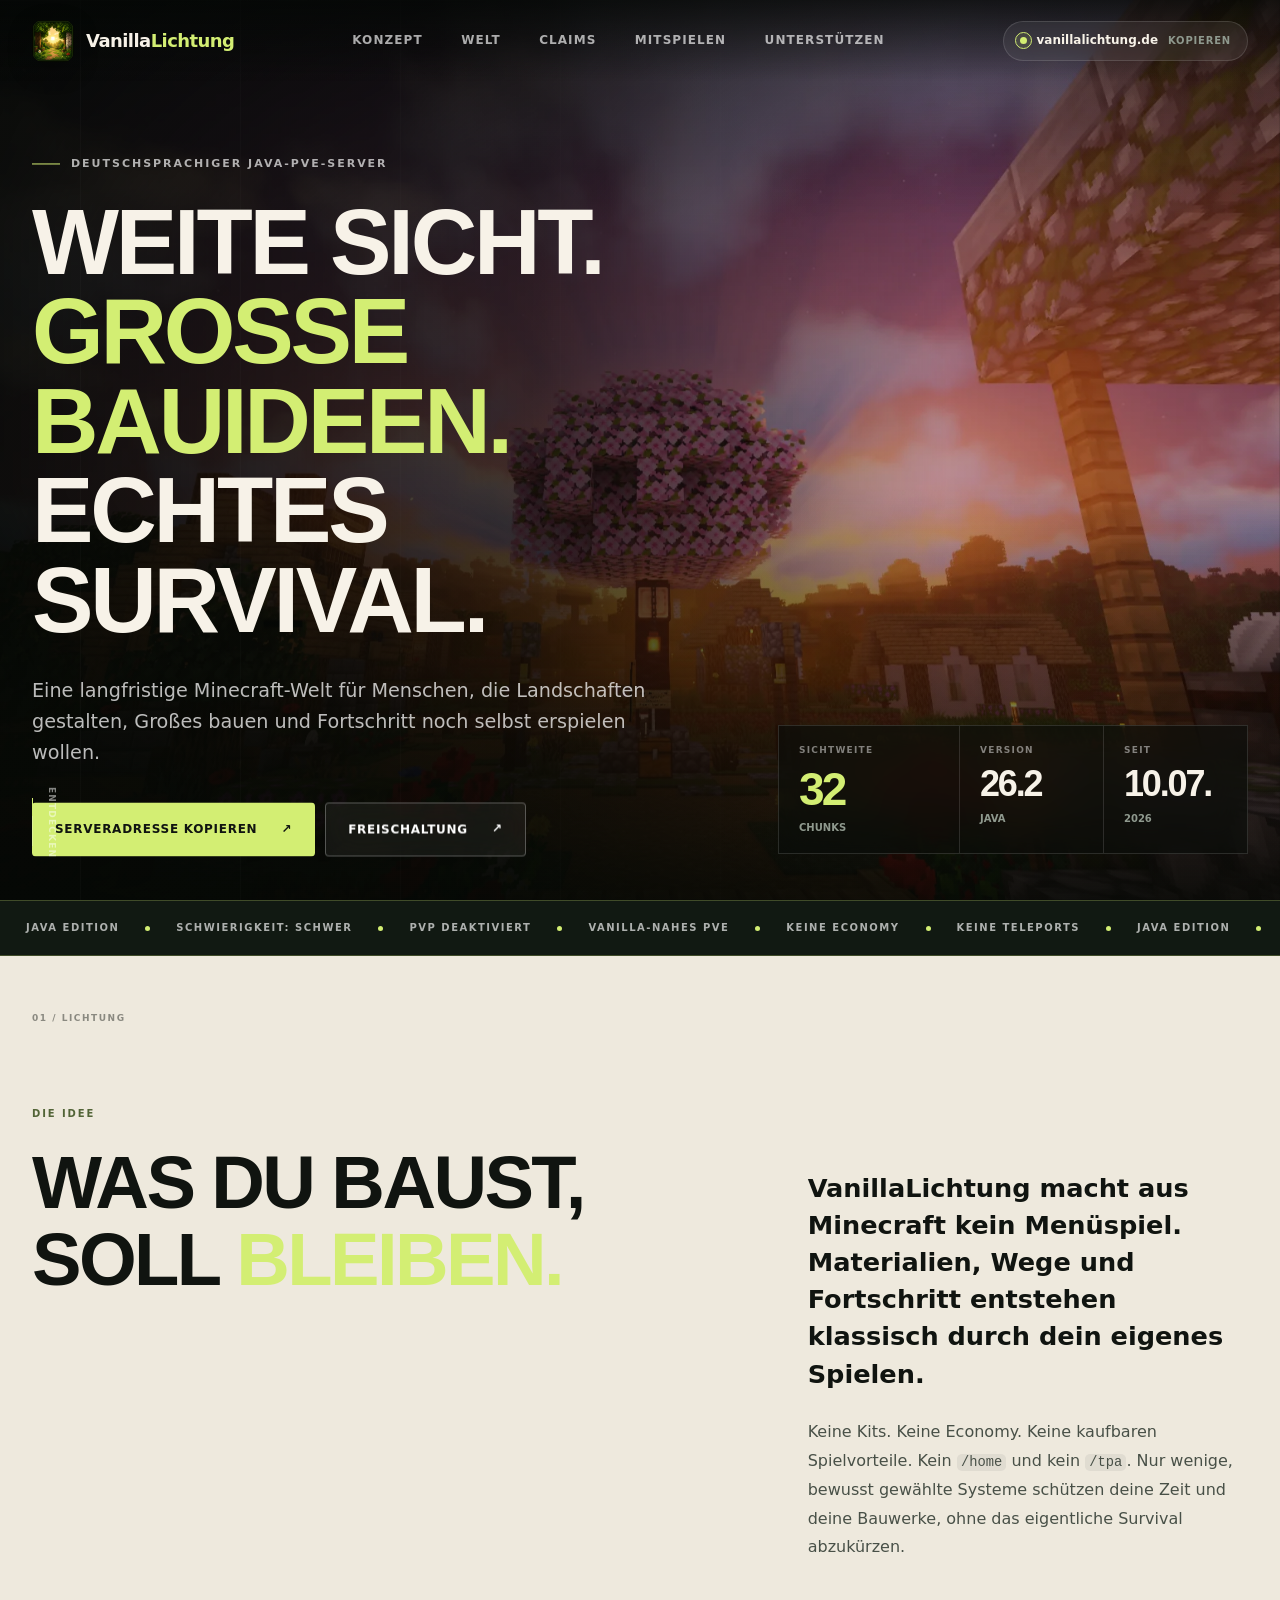
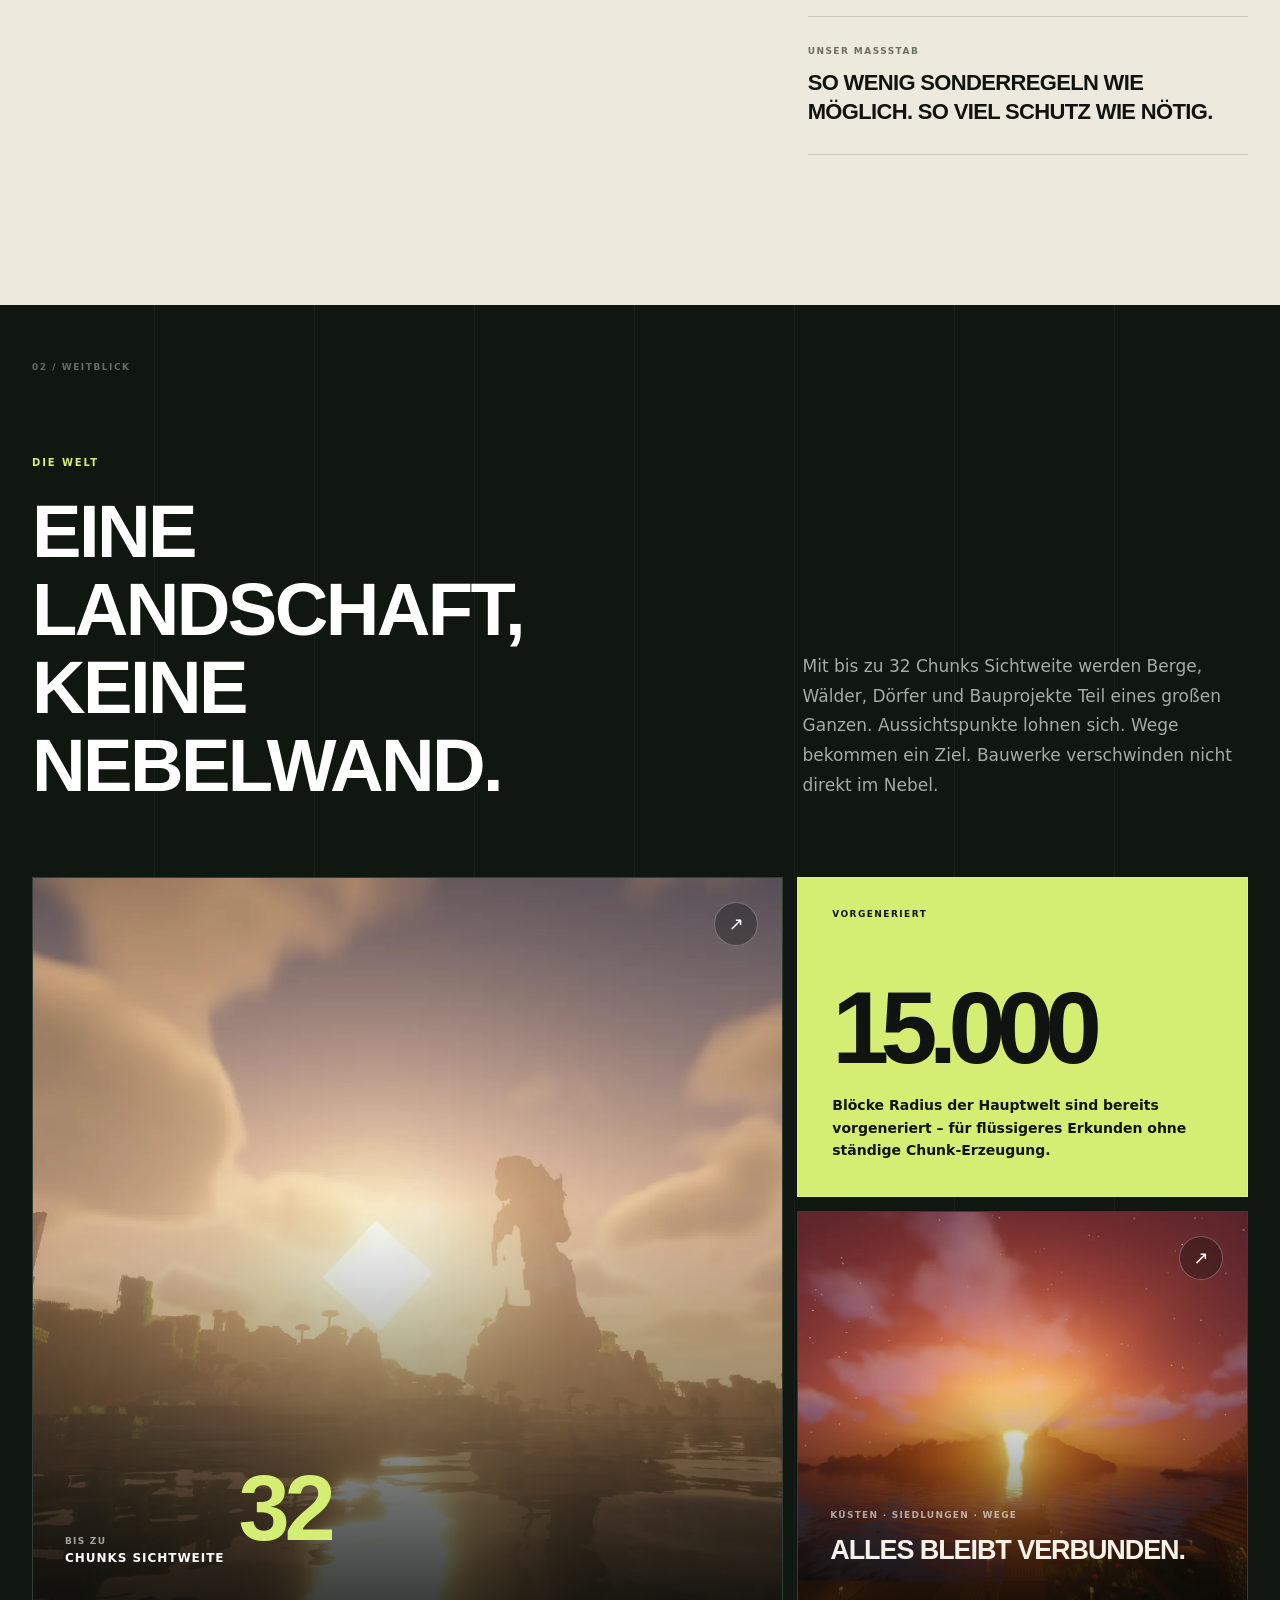
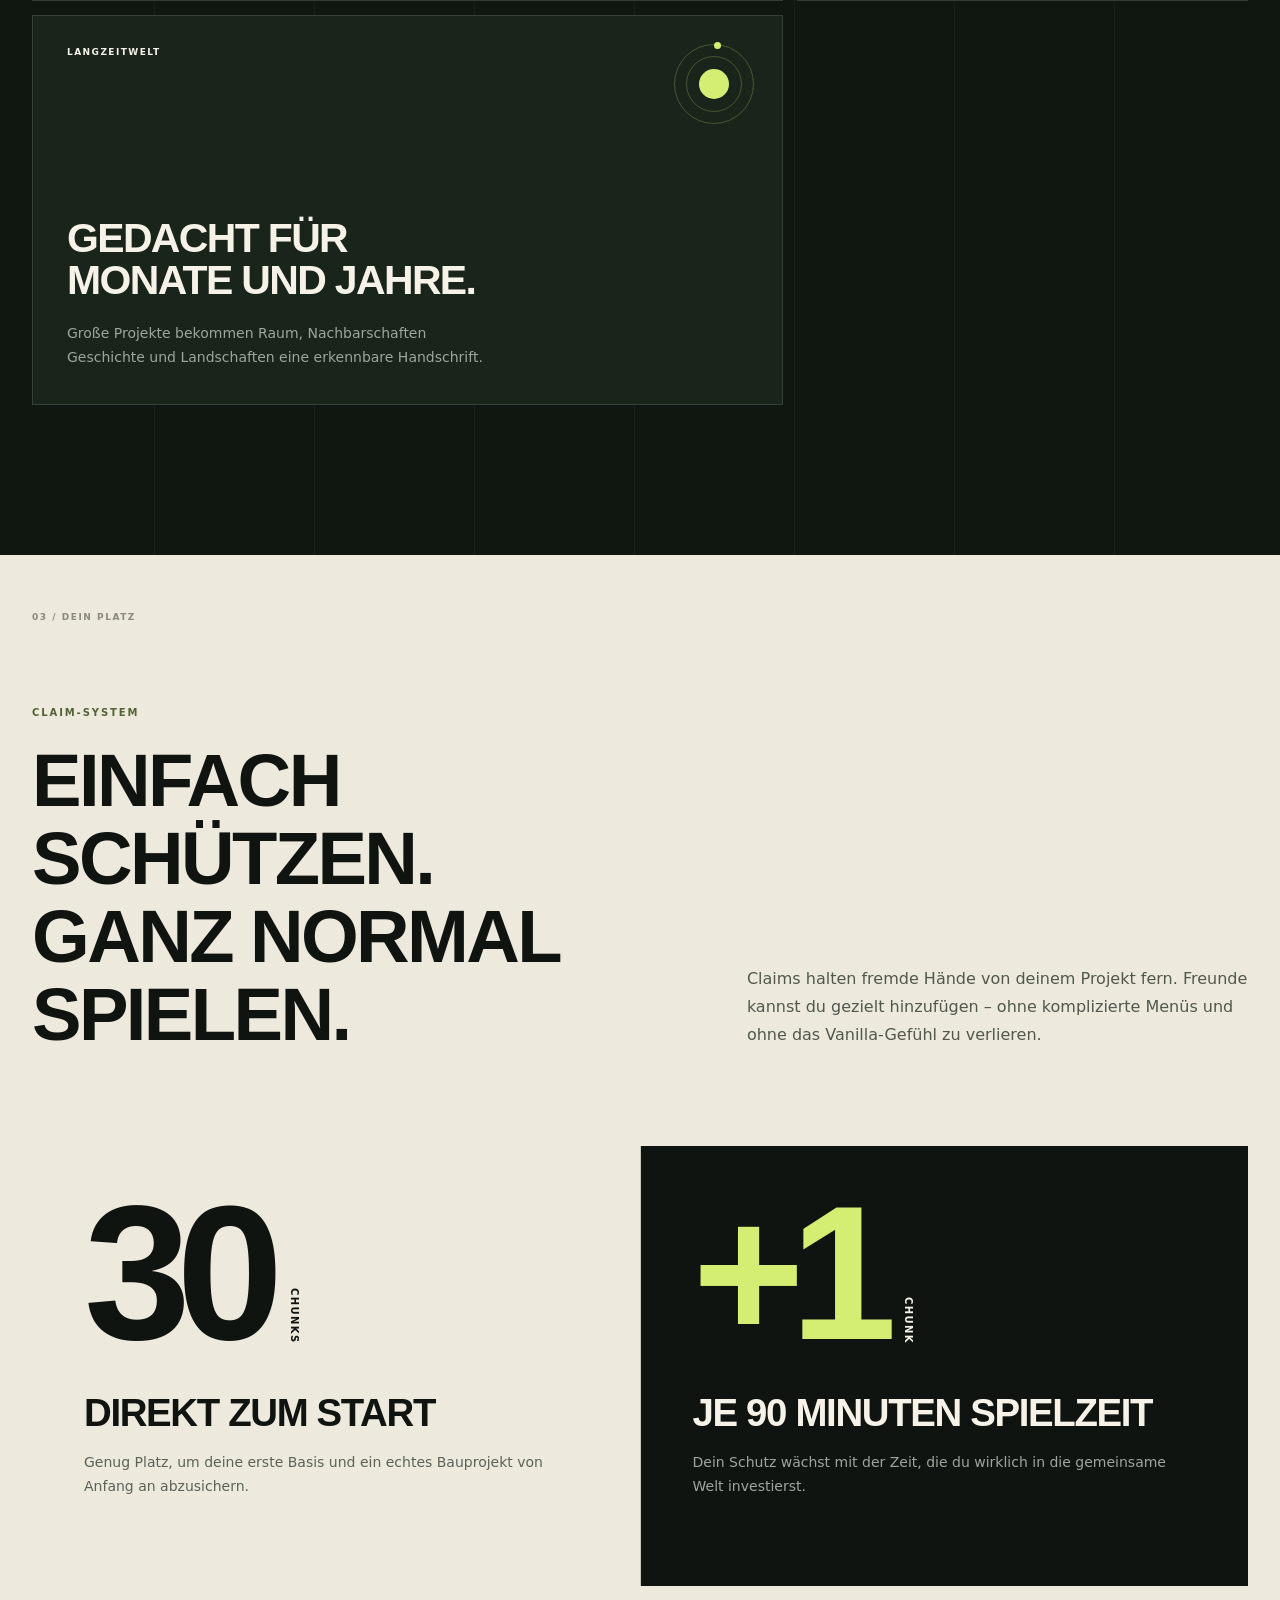
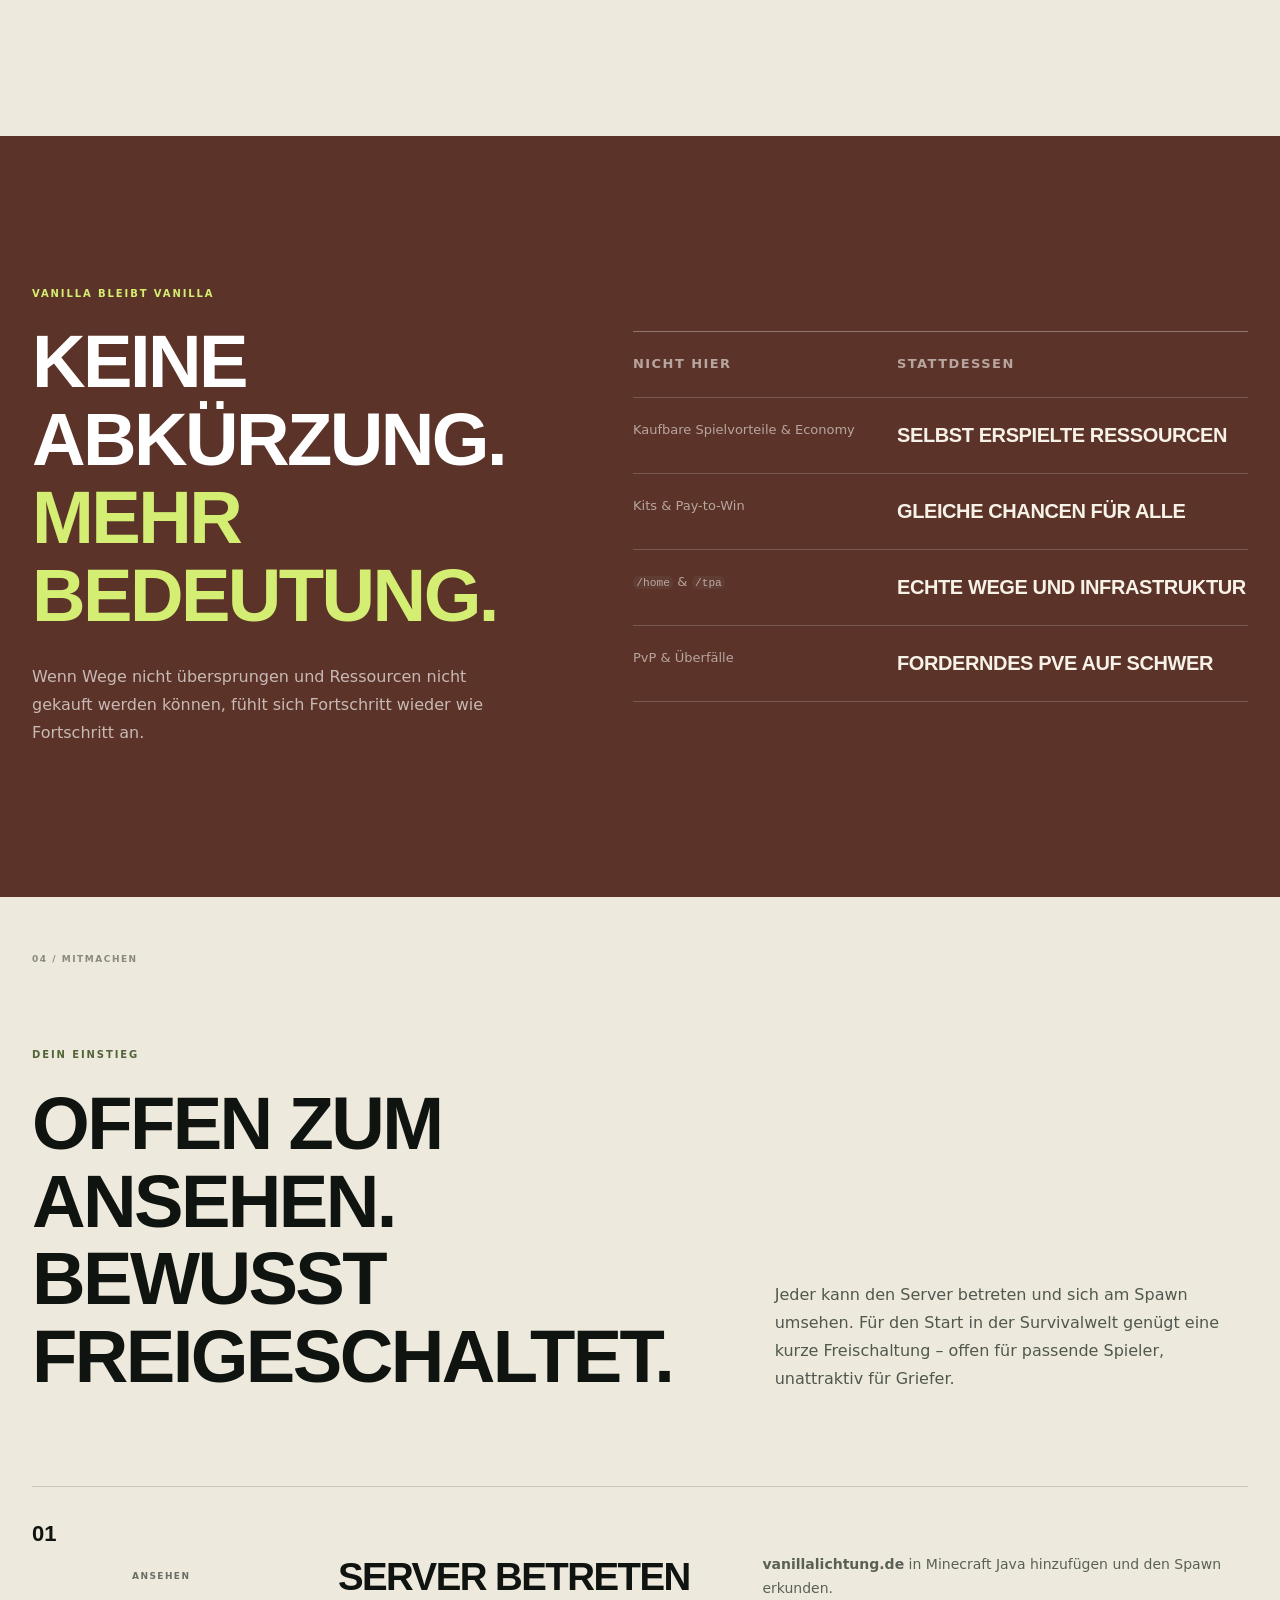
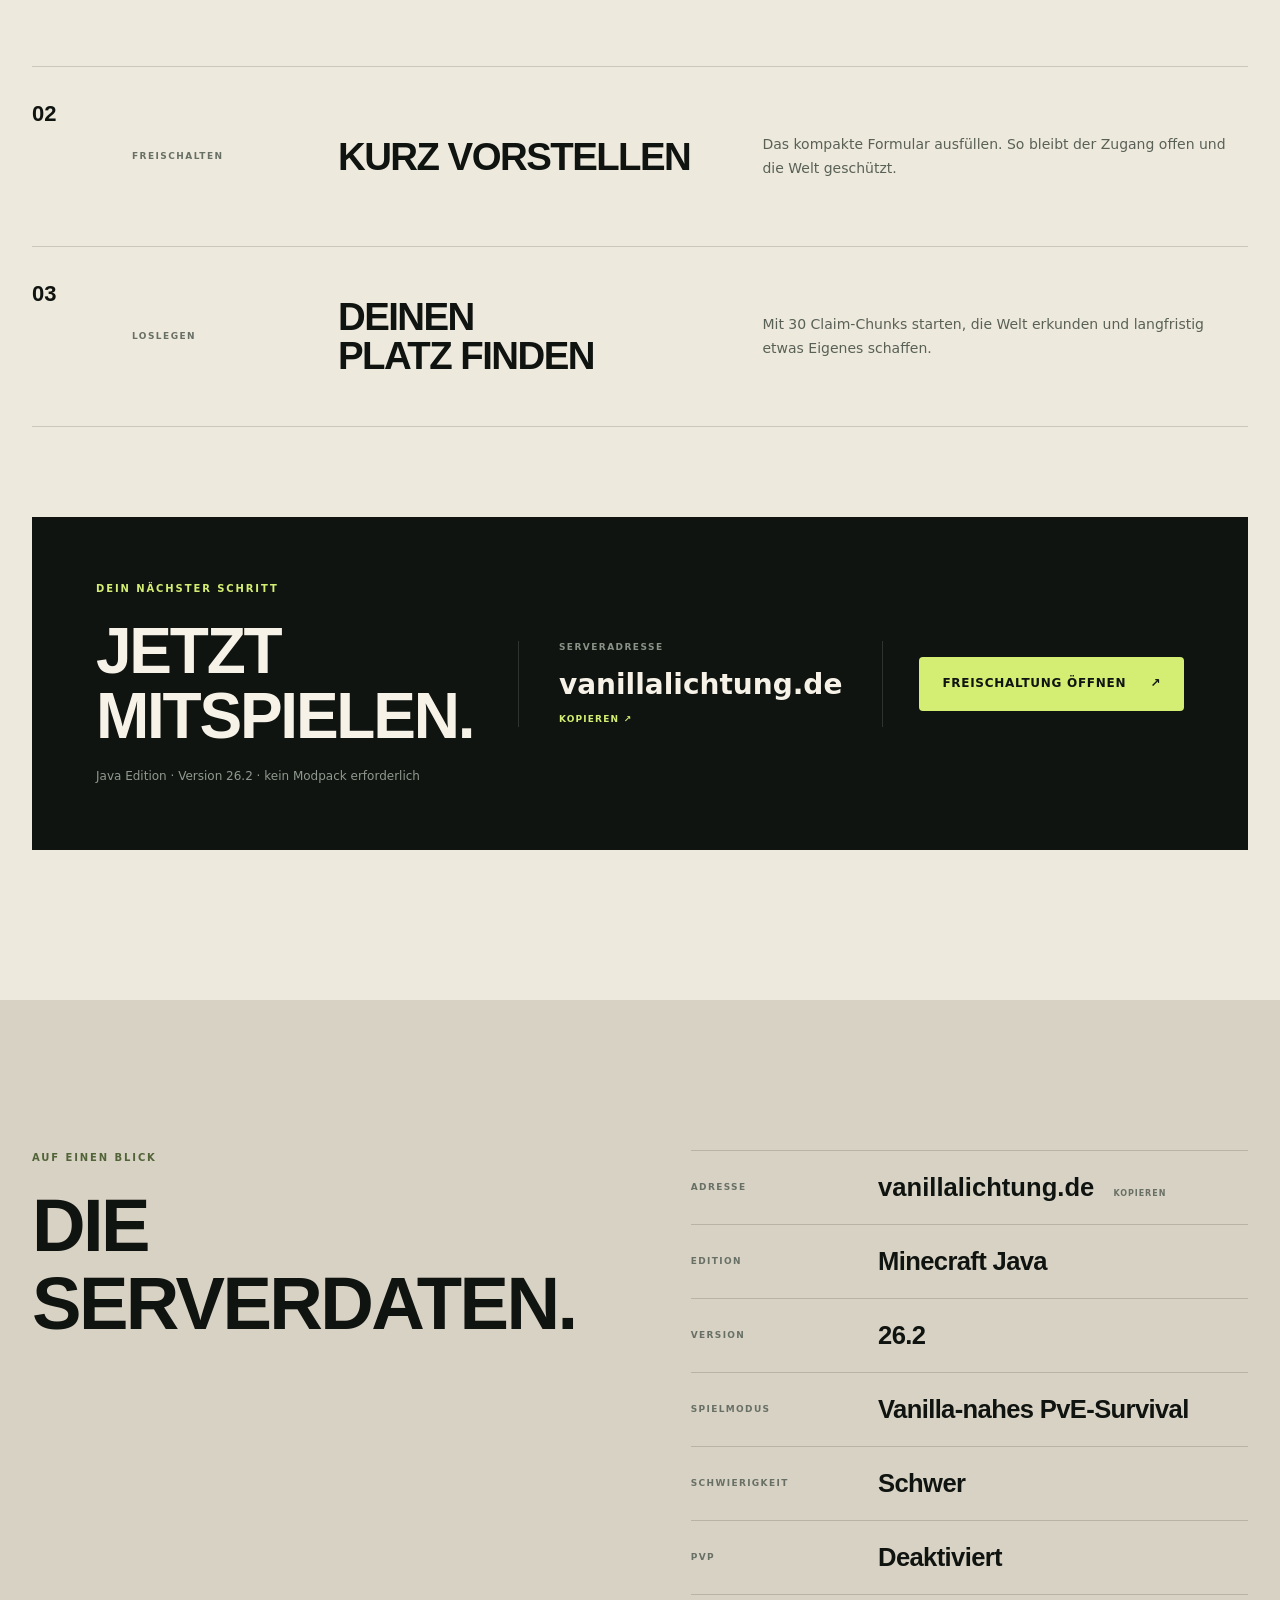
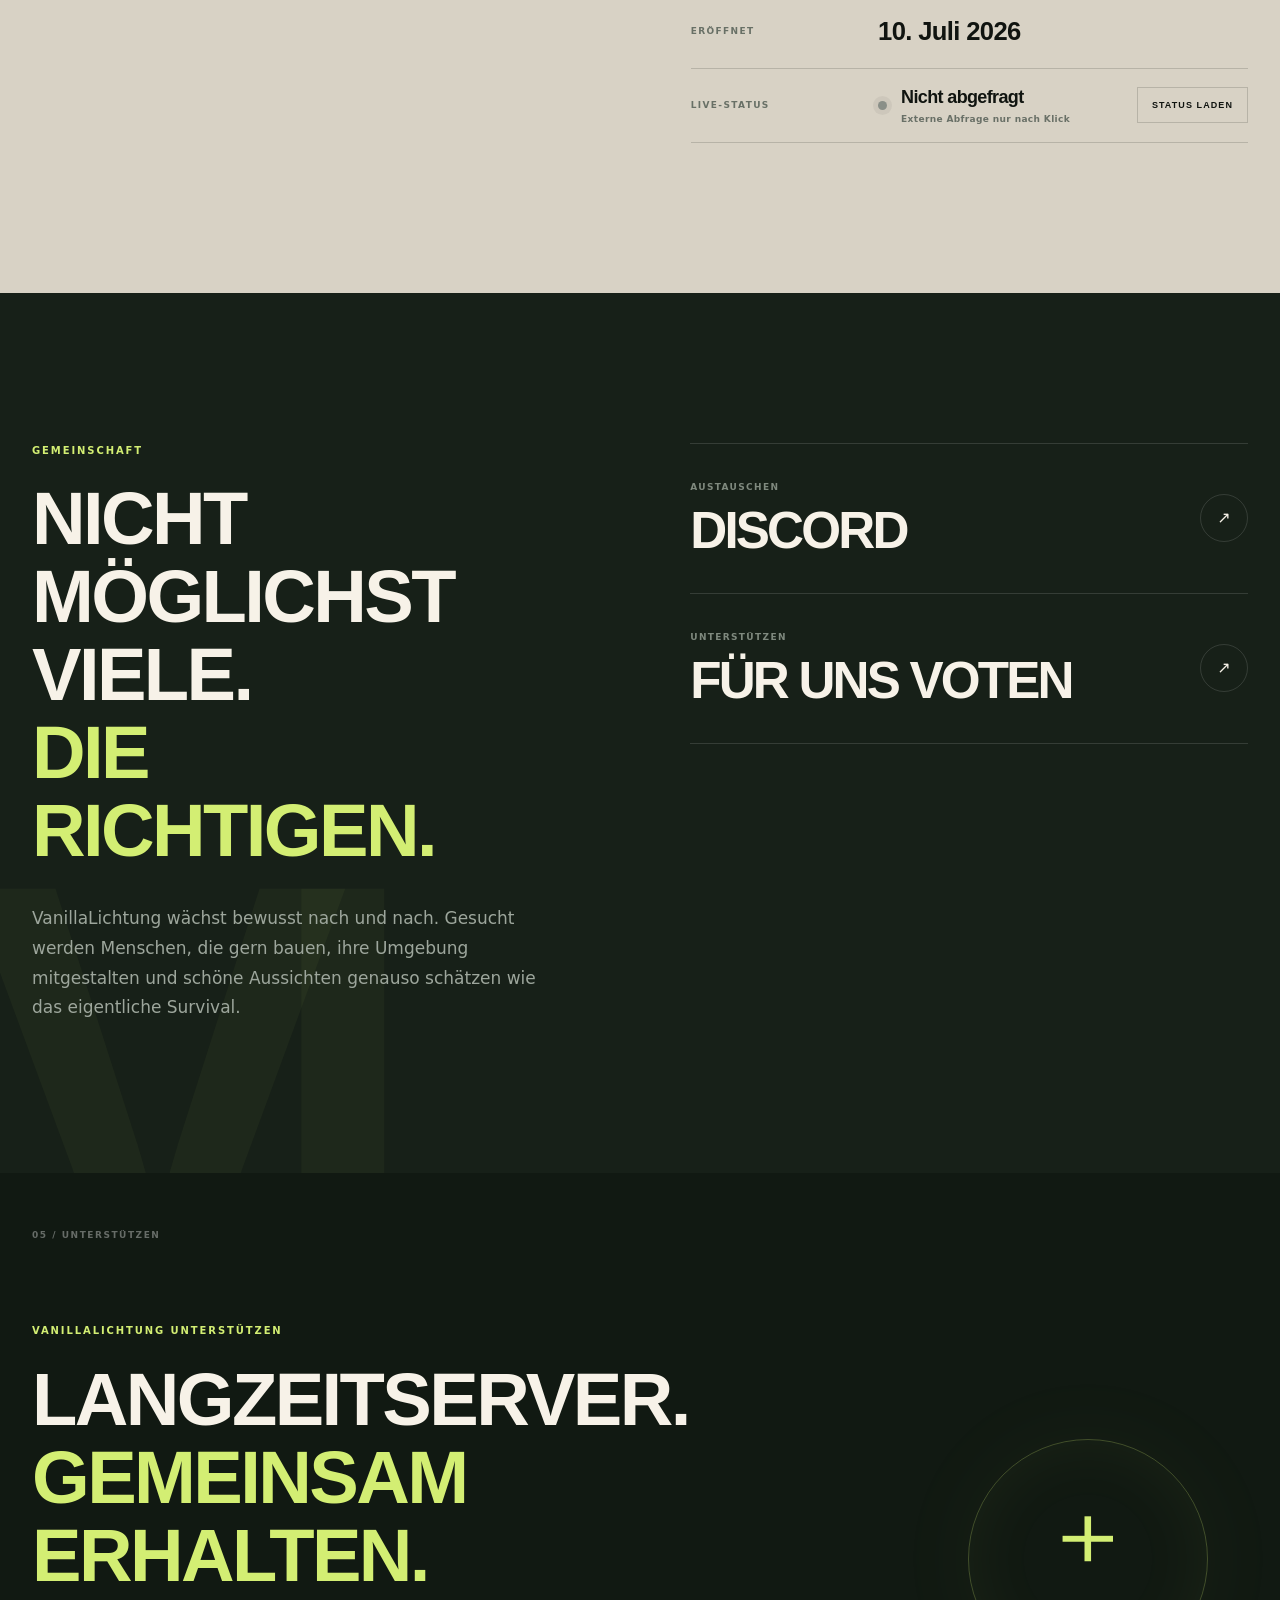
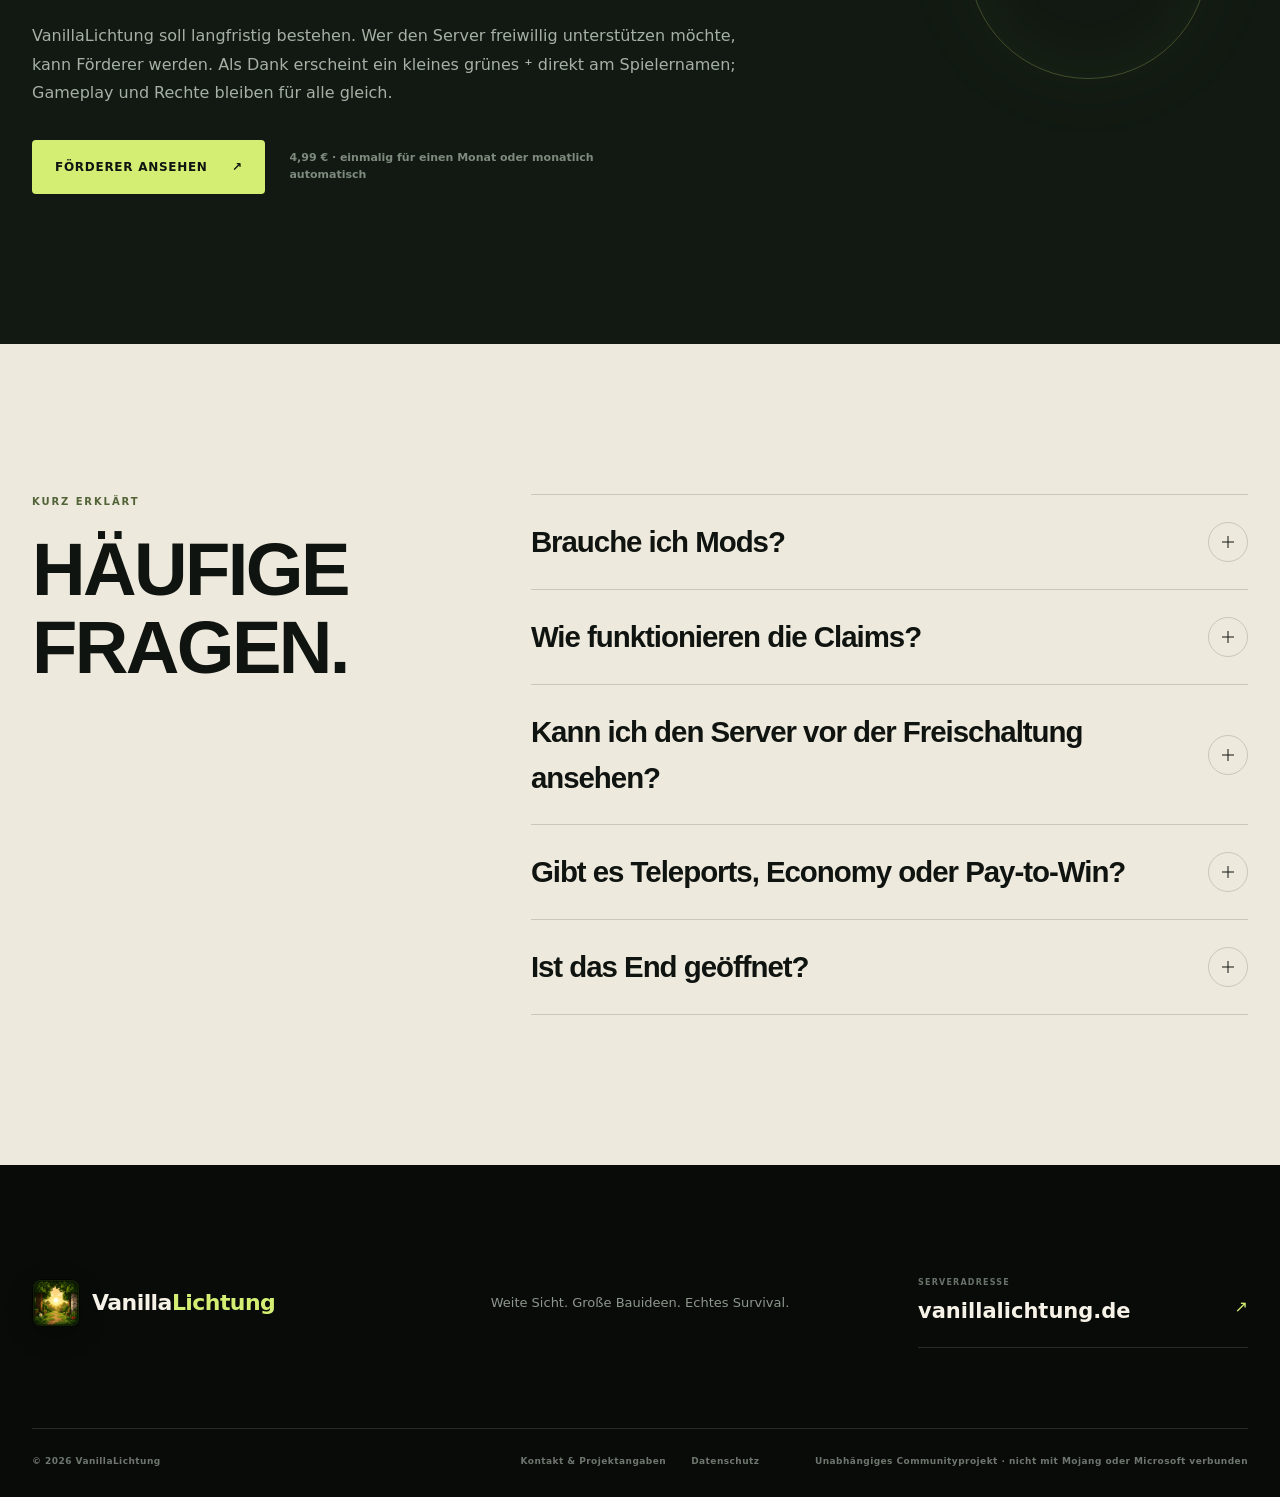
==== commit 7124fc88: "Add files via upload" ====
--- a/index.html
+++ b/index.html
@@ -5,7 +5,7 @@
   <meta name="viewport" content="width=device-width, initial-scale=1">
   <meta name="theme-color" content="#0b0f0b">
   <meta name="color-scheme" content="dark">
-  <meta name="description" content="VanillaLichtung ist ein deutschsprachiger Minecraft-Java-PvE-Survival-Server mit bis zu 32 Chunks Sichtweite, 30 Start-Claim-Chunks und echtem vanilla-nahem Langzeitspiel.">
+  <meta name="description" content="VanillaLichtung ist ein deutschsprachiger Minecraft-Java-PvE-Survival-Server mit bis zu 32 Chunks Sichtweite, 15.000 Blöcken vorgeneriertem Overworld-Radius und 30 Start-Claim-Chunks.">
   <meta property="og:title" content="VanillaLichtung – Weite Sicht. Große Bauideen. Echtes Survival.">
   <meta property="og:description" content="Vanilla-nahes PvE-Survival für langfristige Bauprojekte – ohne kaufbare Spielvorteile, Economy, /home oder /tpa.">
   <meta property="og:type" content="website">
@@ -16,7 +16,7 @@
   <meta property="og:image:height" content="938">
   <meta name="twitter:card" content="summary_large_image">
   <meta name="twitter:title" content="VanillaLichtung – Survival mit Weitblick">
-  <meta name="twitter:description" content="32 Chunks Sichtweite. 30 Start-Claims. Vanilla-nahes PvE-Survival.">
+  <meta name="twitter:description" content="32 Chunks Sichtweite. 15.000 Blöcke vorgenerierter Overworld-Radius. 30 Start-Claims.">
   <meta name="twitter:image" content="https://www.vanillalichtung.de/assets/social-preview.png">
   <link rel="canonical" href="https://www.vanillalichtung.de/">
   <link rel="icon" href="assets/favicon-32.png" sizes="32x32" type="image/png">
@@ -31,7 +31,7 @@
       "@type": "WebSite",
       "name": "VanillaLichtung",
       "url": "https://www.vanillalichtung.de/",
-      "description": "Deutschsprachiger Minecraft-Java-PvE-Survival-Server mit hoher Sichtweite und vanilla-nahem Langzeitspiel.",
+      "description": "Deutschsprachiger Minecraft-Java-PvE-Survival-Server mit bis zu 32 Chunks Sichtweite, 15.000 Blöcken vorgeneriertem Overworld-Radius und vanilla-nahem Langzeitspiel.",
       "inLanguage": "de-DE"
     }
   </script>
@@ -127,9 +127,9 @@
           <button type="button" class="image-open" data-lightbox="assets/scene-monument.webp" data-caption="Weite Landschaft bei Sonnenaufgang" aria-label="Landschaftsbild vergrößern">↗</button>
         </figure>
         <article class="world-card world-card-stat reveal">
-          <span class="card-label">Vorbereitet</span>
-          <strong>10.000</strong>
-          <p>Blöcke Umkreis der Hauptwelt sind vorgeneriert – für flüssigeres Erkunden ohne ständige Chunk-Erzeugung.</p>
+          <span class="card-label">Vorgeneriert</span>
+          <strong>15.000</strong>
+          <p>Blöcke Radius der Hauptwelt sind bereits vorgeneriert – für flüssigeres Erkunden ohne ständige Chunk-Erzeugung.</p>
         </article>
         <figure class="world-card world-card-coast reveal">
           <img src="assets/scene-coast.webp" width="1600" height="848" alt="Weiter Küstenblick auf VanillaLichtung bei Sonnenuntergang" loading="lazy" decoding="async">
@@ -263,17 +263,17 @@
 
 
     <section class="support-teaser section" id="unterstuetzen" aria-labelledby="support-teaser-title">
-      <div class="section-index light" aria-hidden="true">05 / MITTRAGEN</div>
+      <div class="section-index light" aria-hidden="true">05 / UNTERSTÜTZEN</div>
       <div class="support-teaser-copy reveal">
         <span class="eyebrow light">VanillaLichtung unterstützen</span>
-        <h2 id="support-teaser-title">Langzeitserver.<br><em>Gemeinsam getragen.</em></h2>
-        <p>VanillaLichtung verursacht laufende Hosting- und Infrastrukturkosten. Wer den langfristigen Betrieb mittragen möchte, kann den rein kosmetischen <strong>✦ Förderer-Status</strong> erhalten – ohne Items, Rechte oder spielerische Vorteile.</p>
+        <h2 id="support-teaser-title">Langzeitserver.<br><em>Gemeinsam erhalten.</em></h2>
+        <p>VanillaLichtung soll langfristig bestehen. Wer den Server freiwillig unterstützen möchte, kann Förderer werden. Als Dank erscheint ein kleines grünes <strong>⁺</strong> direkt am Spielernamen; Gameplay und Rechte bleiben für alle gleich.</p>
         <div class="support-teaser-actions">
-          <a class="button button-primary" href="unterstuetzen.html">Förderer werden <span aria-hidden="true">↗</span></a>
+          <a class="button button-primary" href="unterstuetzen.html">Förderer ansehen <span aria-hidden="true">↗</span></a>
           <span>4,99 € · einmalig für einen Monat oder monatlich automatisch</span>
         </div>
       </div>
-      <div class="support-teaser-mark reveal" aria-hidden="true">✦</div>
+      <div class="support-teaser-mark reveal" aria-hidden="true">⁺</div>
     </section>
 
     <section class="faq section" aria-labelledby="faq-title">
@@ -282,7 +282,7 @@
         <details class="reveal"><summary>Brauche ich Mods?<span aria-hidden="true"></span></summary><p>Nein. Ein normaler Minecraft-Java-Client in Version 26.2 reicht aus. Shader und Ressourcenpakete sind freiwillig.</p></details>
         <details class="reveal"><summary>Wie funktionieren die Claims?<span aria-hidden="true"></span></summary><p>Du startest mit 30 Claim-Chunks. Für jeweils 90 Minuten tatsächliche Spielzeit erhältst du einen weiteren Claim-Chunk. Freunde können gezielt zu deinem Gebiet hinzugefügt werden.</p></details>
         <details class="reveal"><summary>Kann ich den Server vor der Freischaltung ansehen?<span aria-hidden="true"></span></summary><p>Ja. Jeder kann den Server betreten und sich am Spawn einen ersten Eindruck verschaffen. Nur der Start in die Survivalwelt benötigt die kurze Freischaltung.</p></details>
-        <details class="reveal"><summary>Gibt es Teleports, Economy oder Pay-to-Win?<span aria-hidden="true"></span></summary><p>Nein. Es gibt keine Economy, keine Kits, kein <code>/home</code>, kein <code>/tpa</code> und keine kaufbaren Spielvorteile. Der optionale ✦ Förderer-Status ist rein kosmetisch und verändert das Gameplay nicht.</p></details>
+        <details class="reveal"><summary>Gibt es Teleports, Economy oder Pay-to-Win?<span aria-hidden="true"></span></summary><p>Nein. Es gibt keine Economy, keine Kits, kein <code>/home</code>, kein <code>/tpa</code> und keine kaufbaren Spielvorteile. Der optionale ⁺ Förderer-Status ergänzt nur ein kleines grünes ⁺ am Spielernamen; Gameplay und Rechte bleiben unverändert.</p></details>
         <details class="reveal"><summary>Ist das End geöffnet?<span aria-hidden="true"></span></summary><p>Ja. Das End ist seit dem 05. September 2026 geöffnet und gehört inzwischen zum normalen Survival-Fortschritt.</p></details>
       </div>
     </section>
--- a/styles.css
+++ b/styles.css
@@ -509,7 +509,7 @@
 .support-trust strong, .support-trust small { display: block; }
 .support-trust strong { font-size: 12px; }
 .support-trust small { margin-top: 4px; color: #6c746a; font-size: 11px; line-height: 1.5; }
-.support-manage { margin-top: 24px; padding: 0; border: 0; background: transparent; color: #4f672e; font-size: 11px; font-weight: 850; letter-spacing: .05em; text-decoration: underline; text-underline-offset: 4px; cursor: pointer; }
+.support-manage { display: inline-block; margin-top: 24px; padding: 0; border: 0; background: transparent; color: #4f672e; font-size: 11px; font-weight: 850; letter-spacing: .05em; text-decoration: underline; text-underline-offset: 4px; cursor: pointer; }
 .support-manage:hover { color: #263817; }
 .support-manage:disabled, .support-input-row .button:disabled { opacity: .55; cursor: wait; }
 .support-legal-note { max-width: 660px; margin: 24px 0 0; color: #7b8278; font-size: 10px; line-height: 1.65; }
@@ -546,3 +546,47 @@
   .support-price strong { font-size: 68px; }
   .support-context-facts > div { grid-template-columns: 1fr; gap: 7px; }
 }
+
+
+/* Förderer-Zahlungsart */
+.support-payment-choice {
+  display: grid;
+  gap: 10px;
+  margin: 16px 0;
+}
+.support-payment-option {
+  display: flex;
+  gap: 12px;
+  align-items: flex-start;
+  padding: 14px 15px;
+  border: 1px solid rgba(255,255,255,.12);
+  border-radius: 8px;
+  cursor: pointer;
+  background: rgba(255,255,255,.025);
+}
+.support-payment-option:has(input:checked) {
+  border-color: rgba(113, 196, 117, .7);
+  background: rgba(82, 154, 86, .12);
+}
+.support-payment-option input {
+  margin-top: 3px;
+  accent-color: #70b874;
+}
+.support-payment-option span {
+  display: grid;
+  gap: 3px;
+}
+.support-payment-option small {
+  opacity: .72;
+  line-height: 1.45;
+}
+.support-payment-option-primary strong::after {
+  content: " · empfohlen";
+  font-weight: 500;
+  opacity: .62;
+}
+.support-checkout-button {
+  width: 100%;
+  justify-content: center;
+  margin: 3px 0 10px;
+}
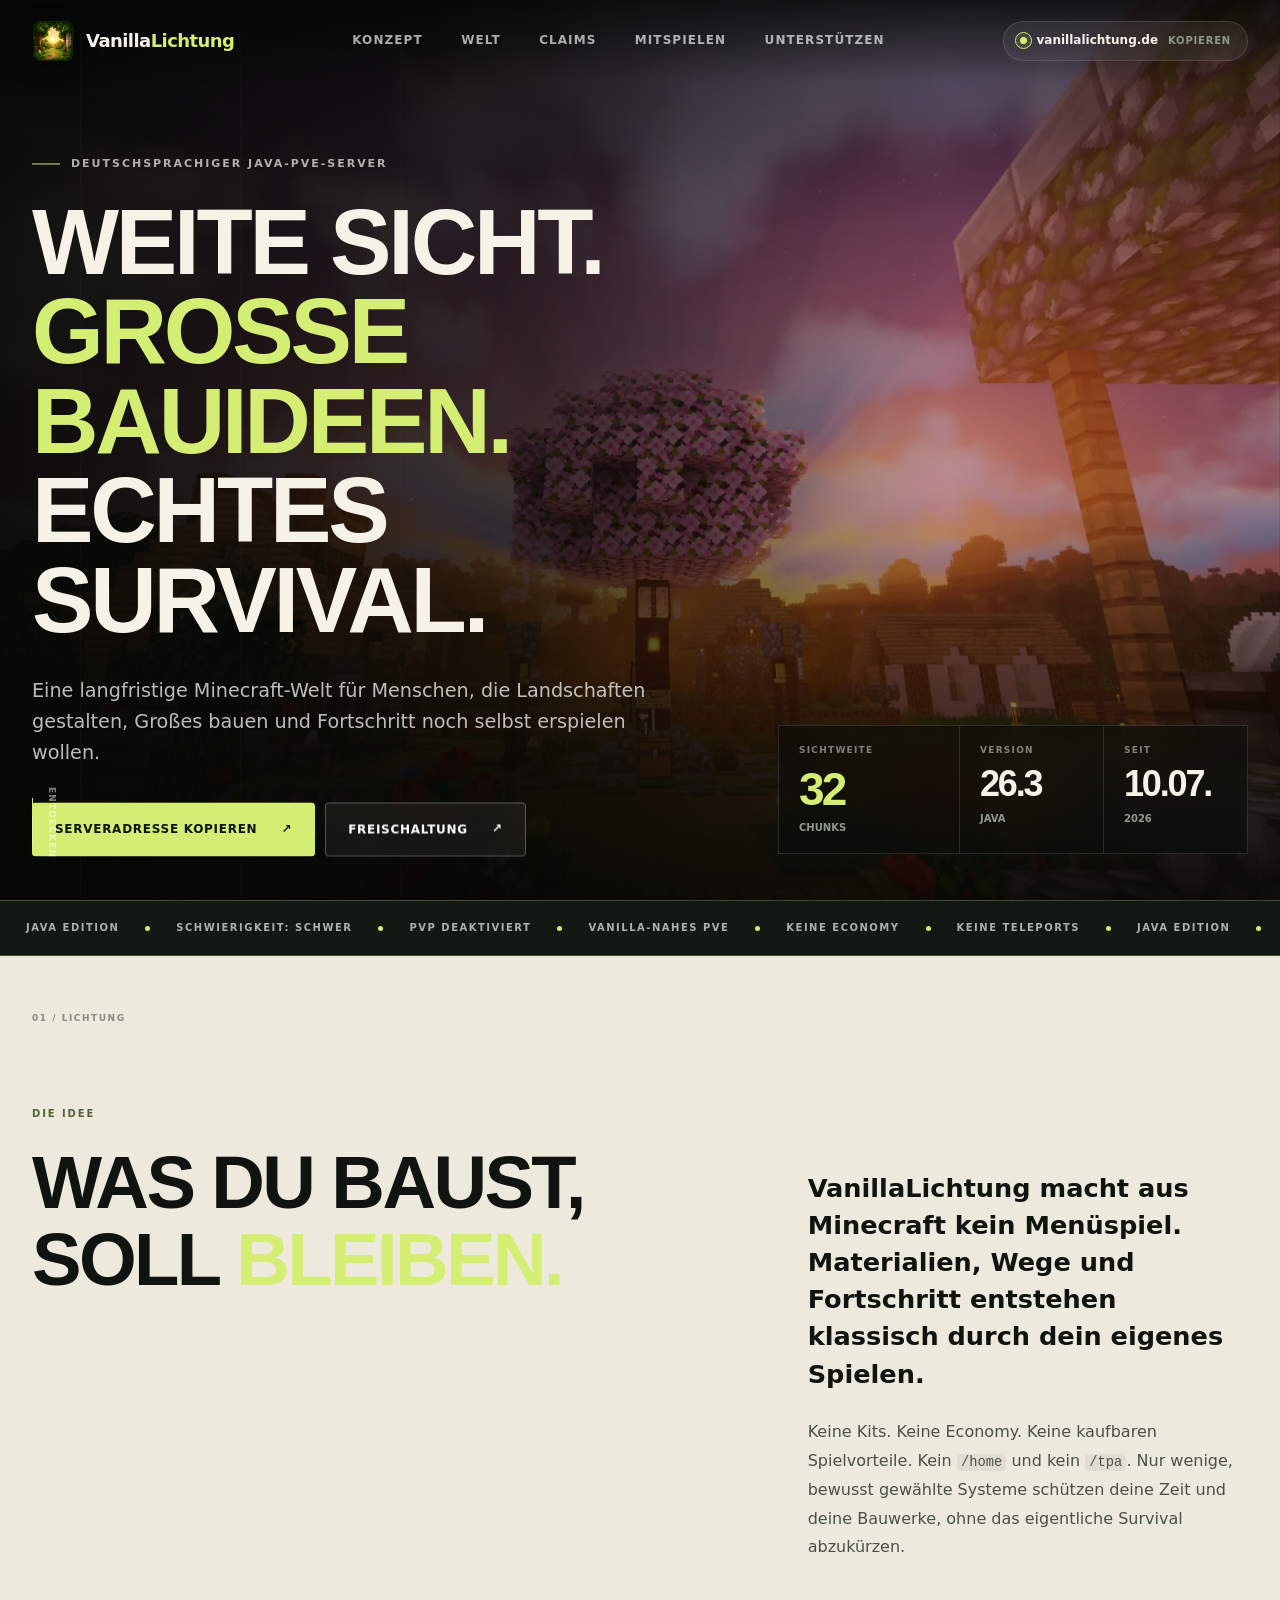
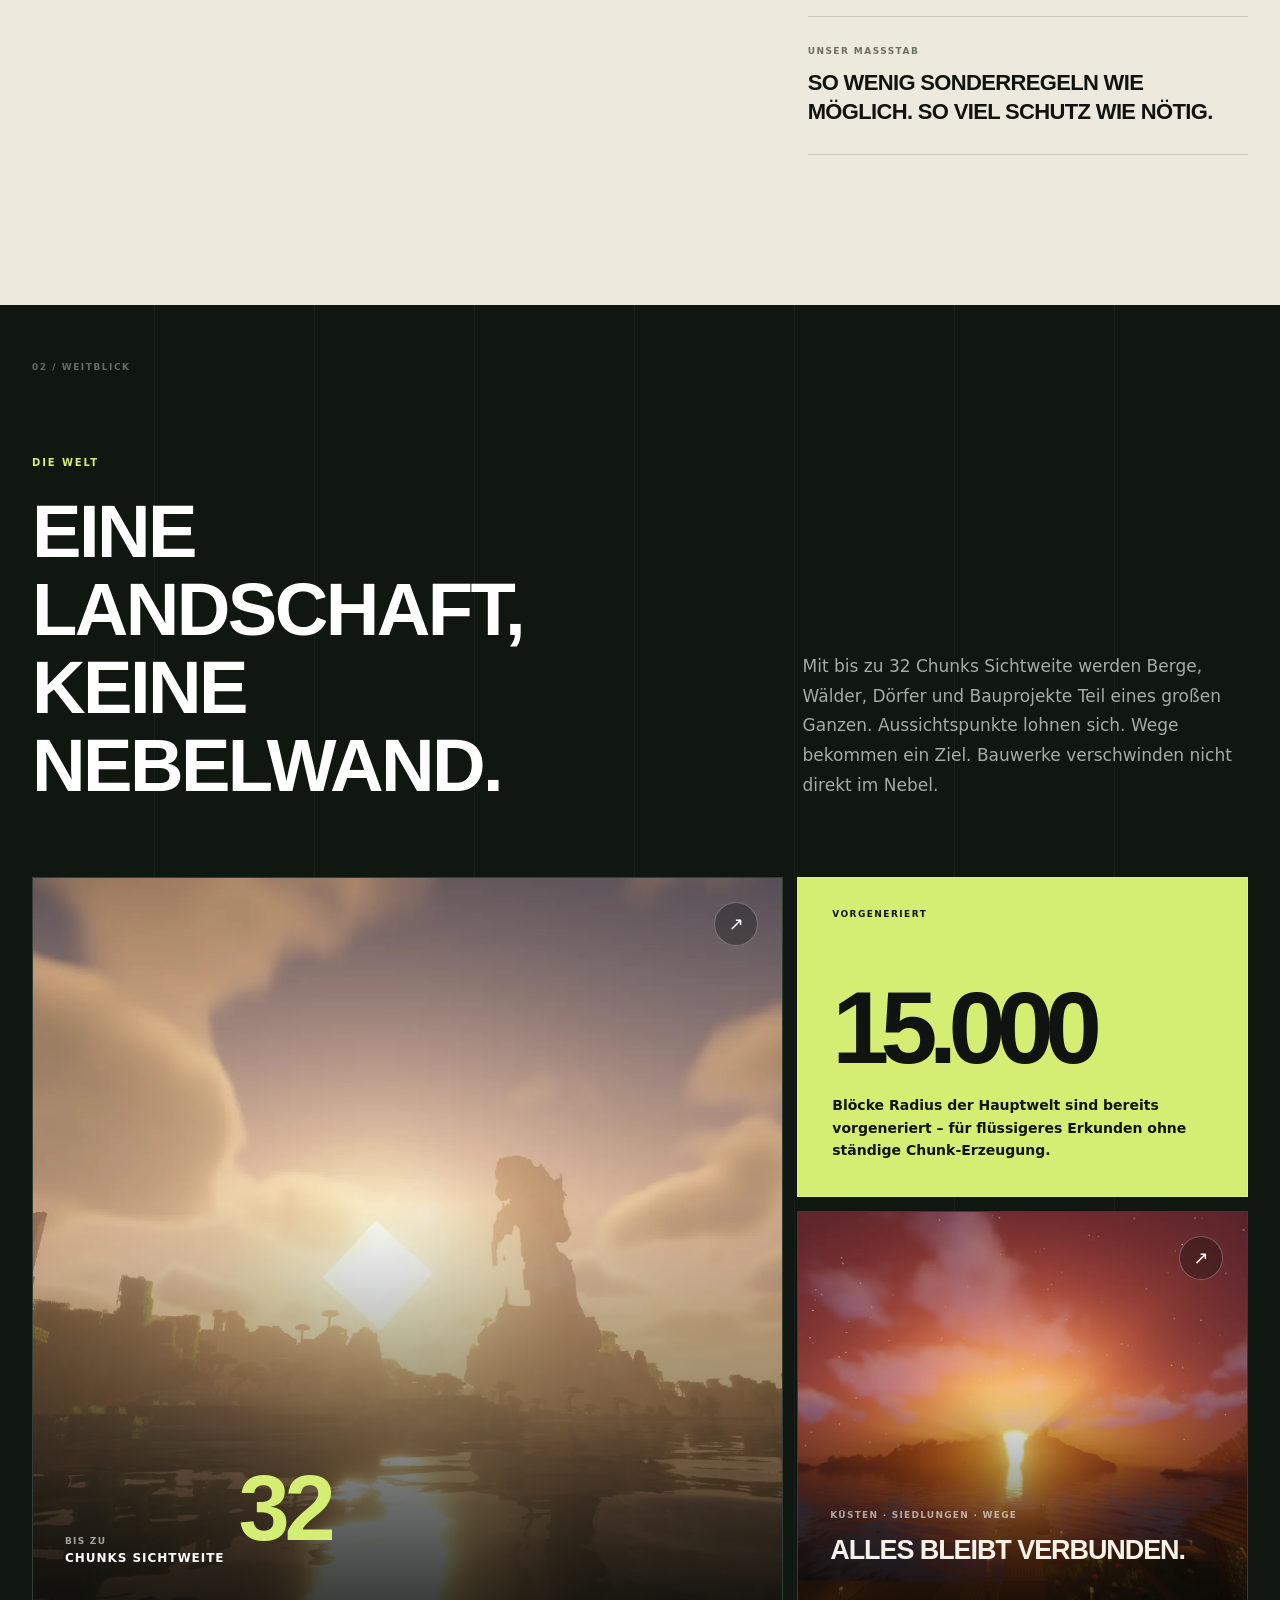
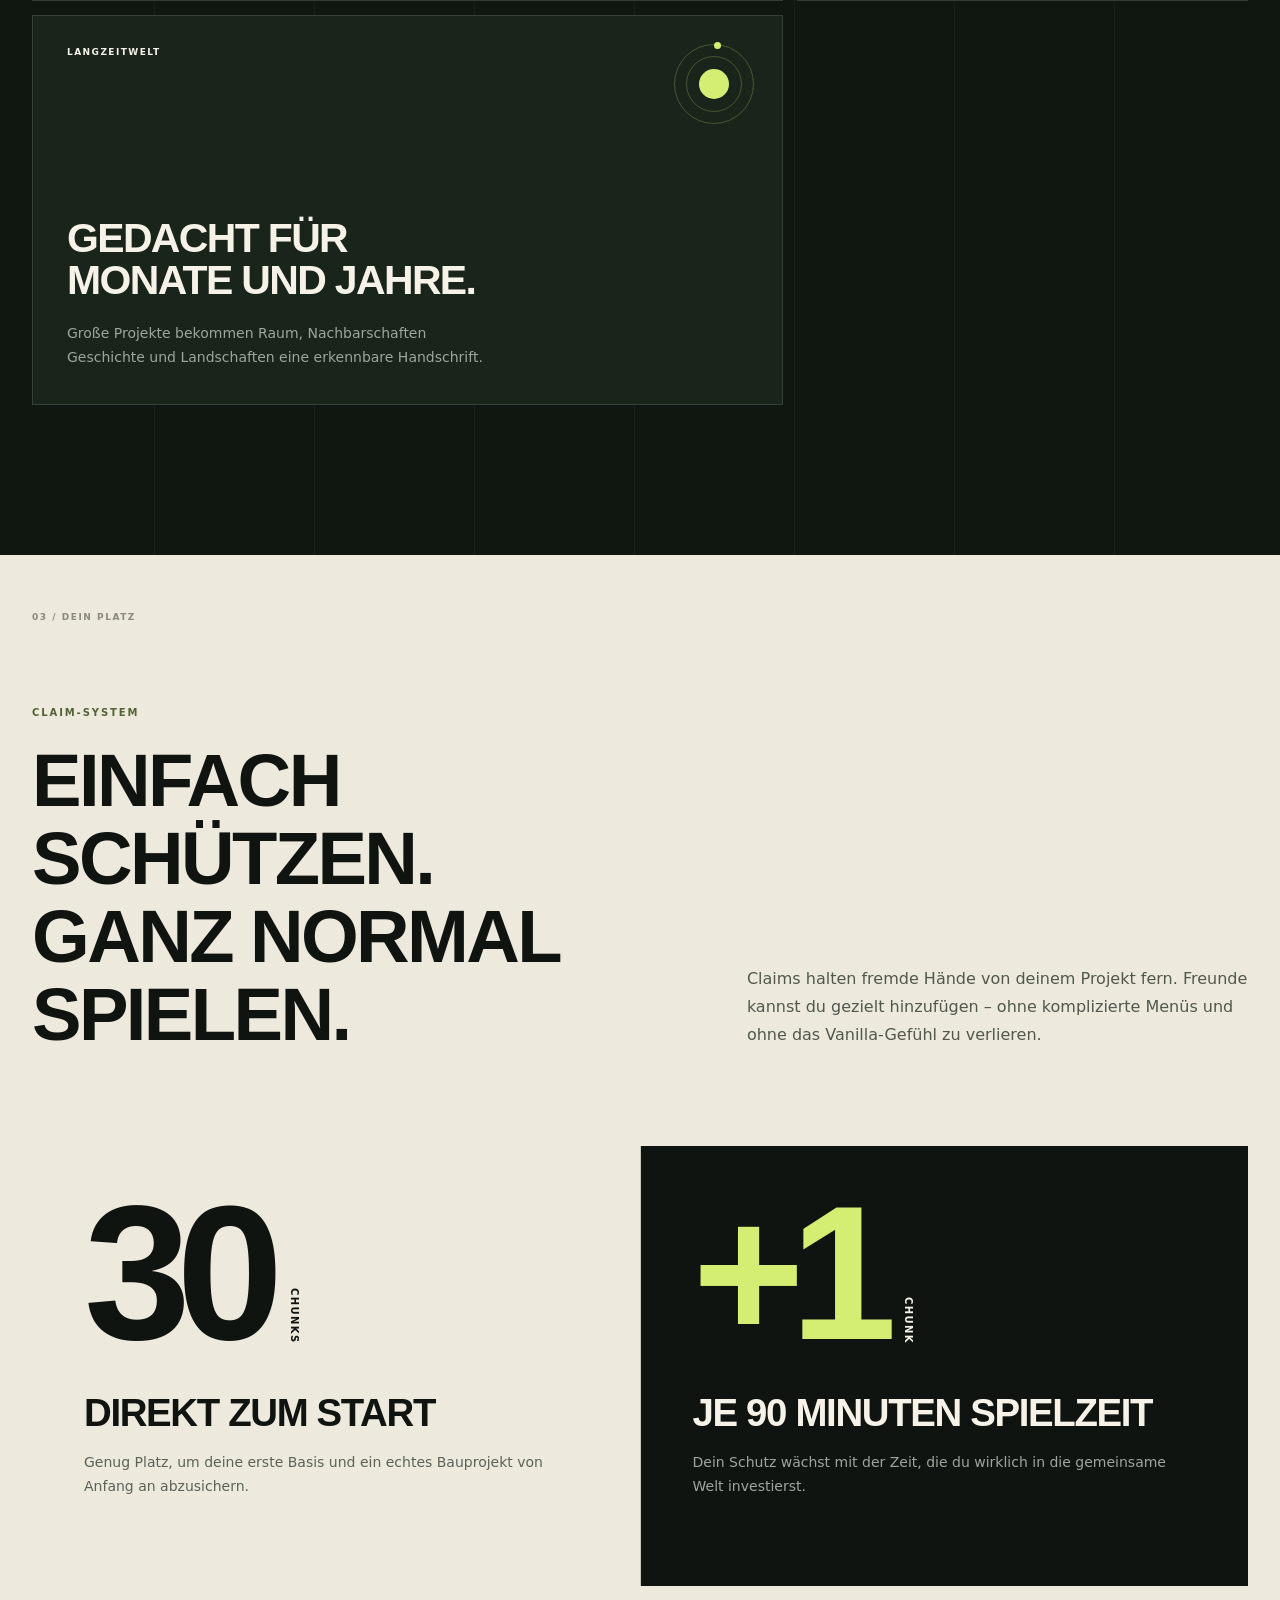
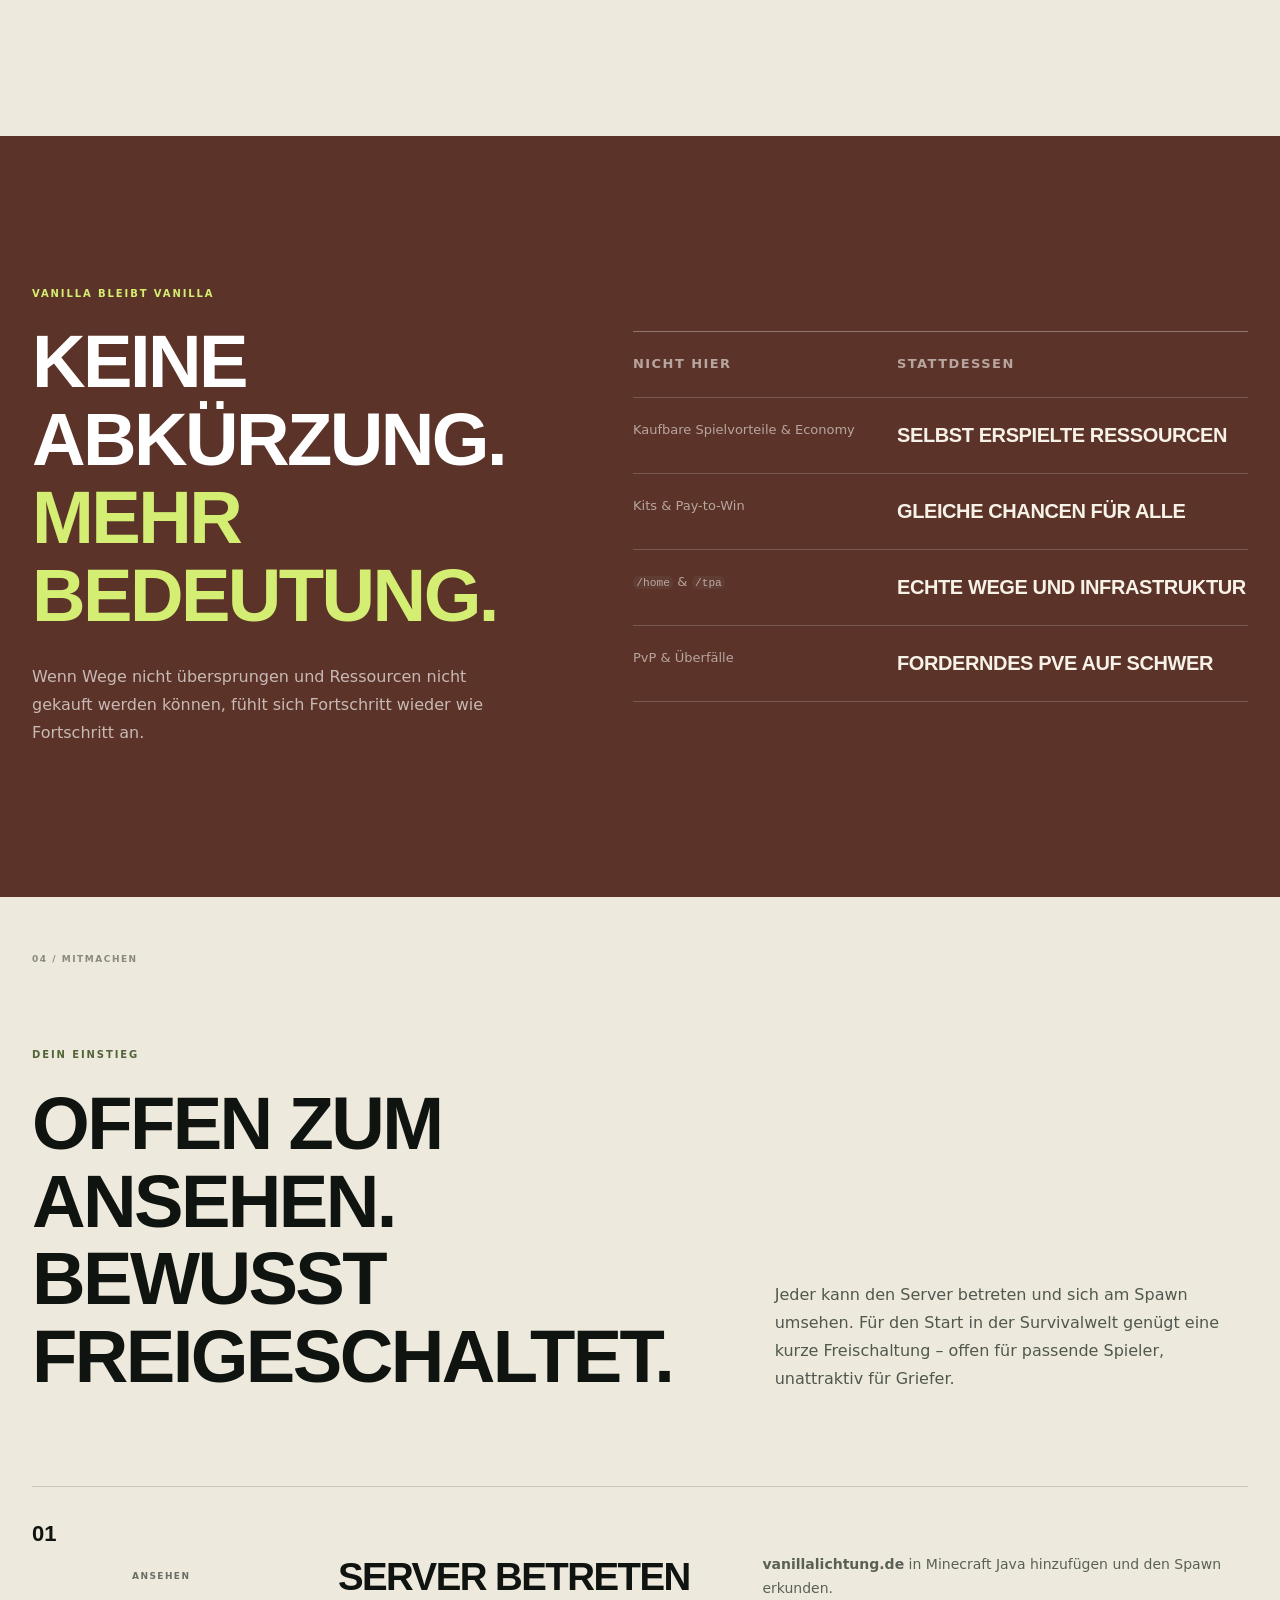
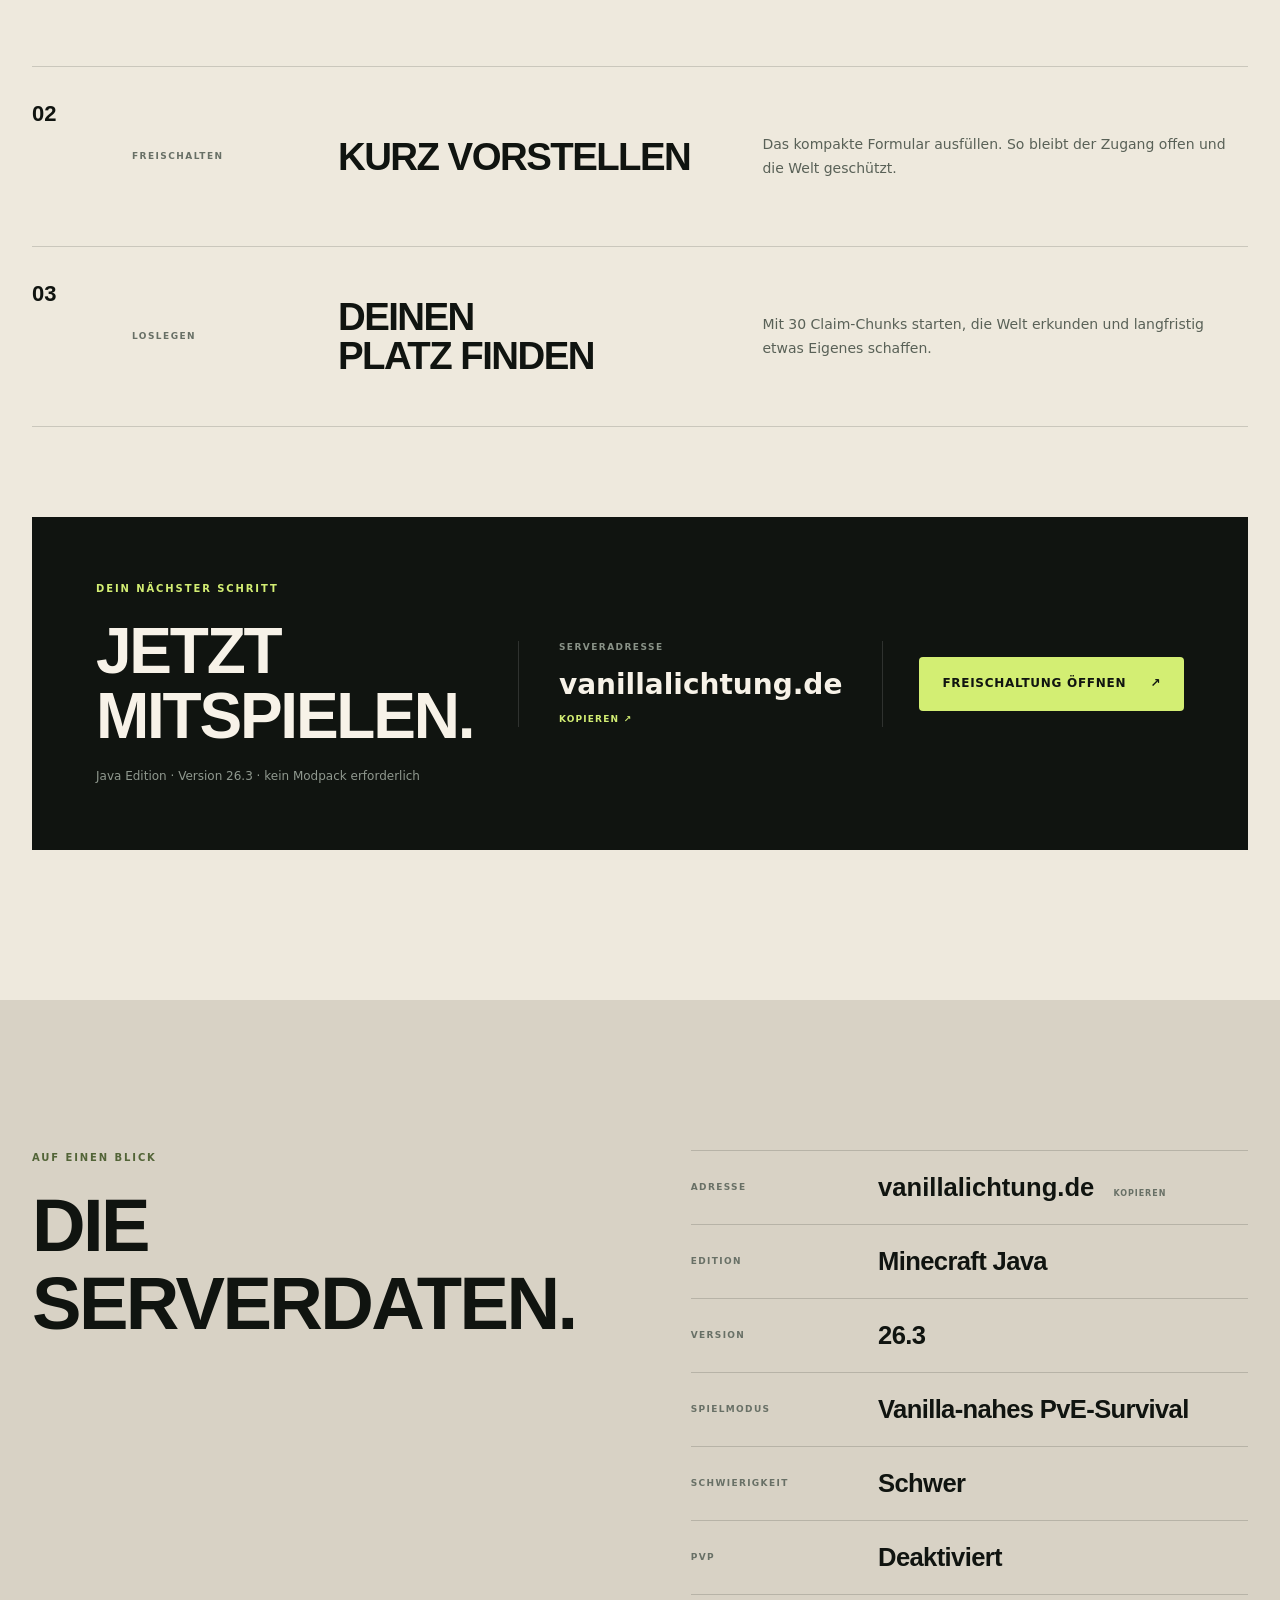
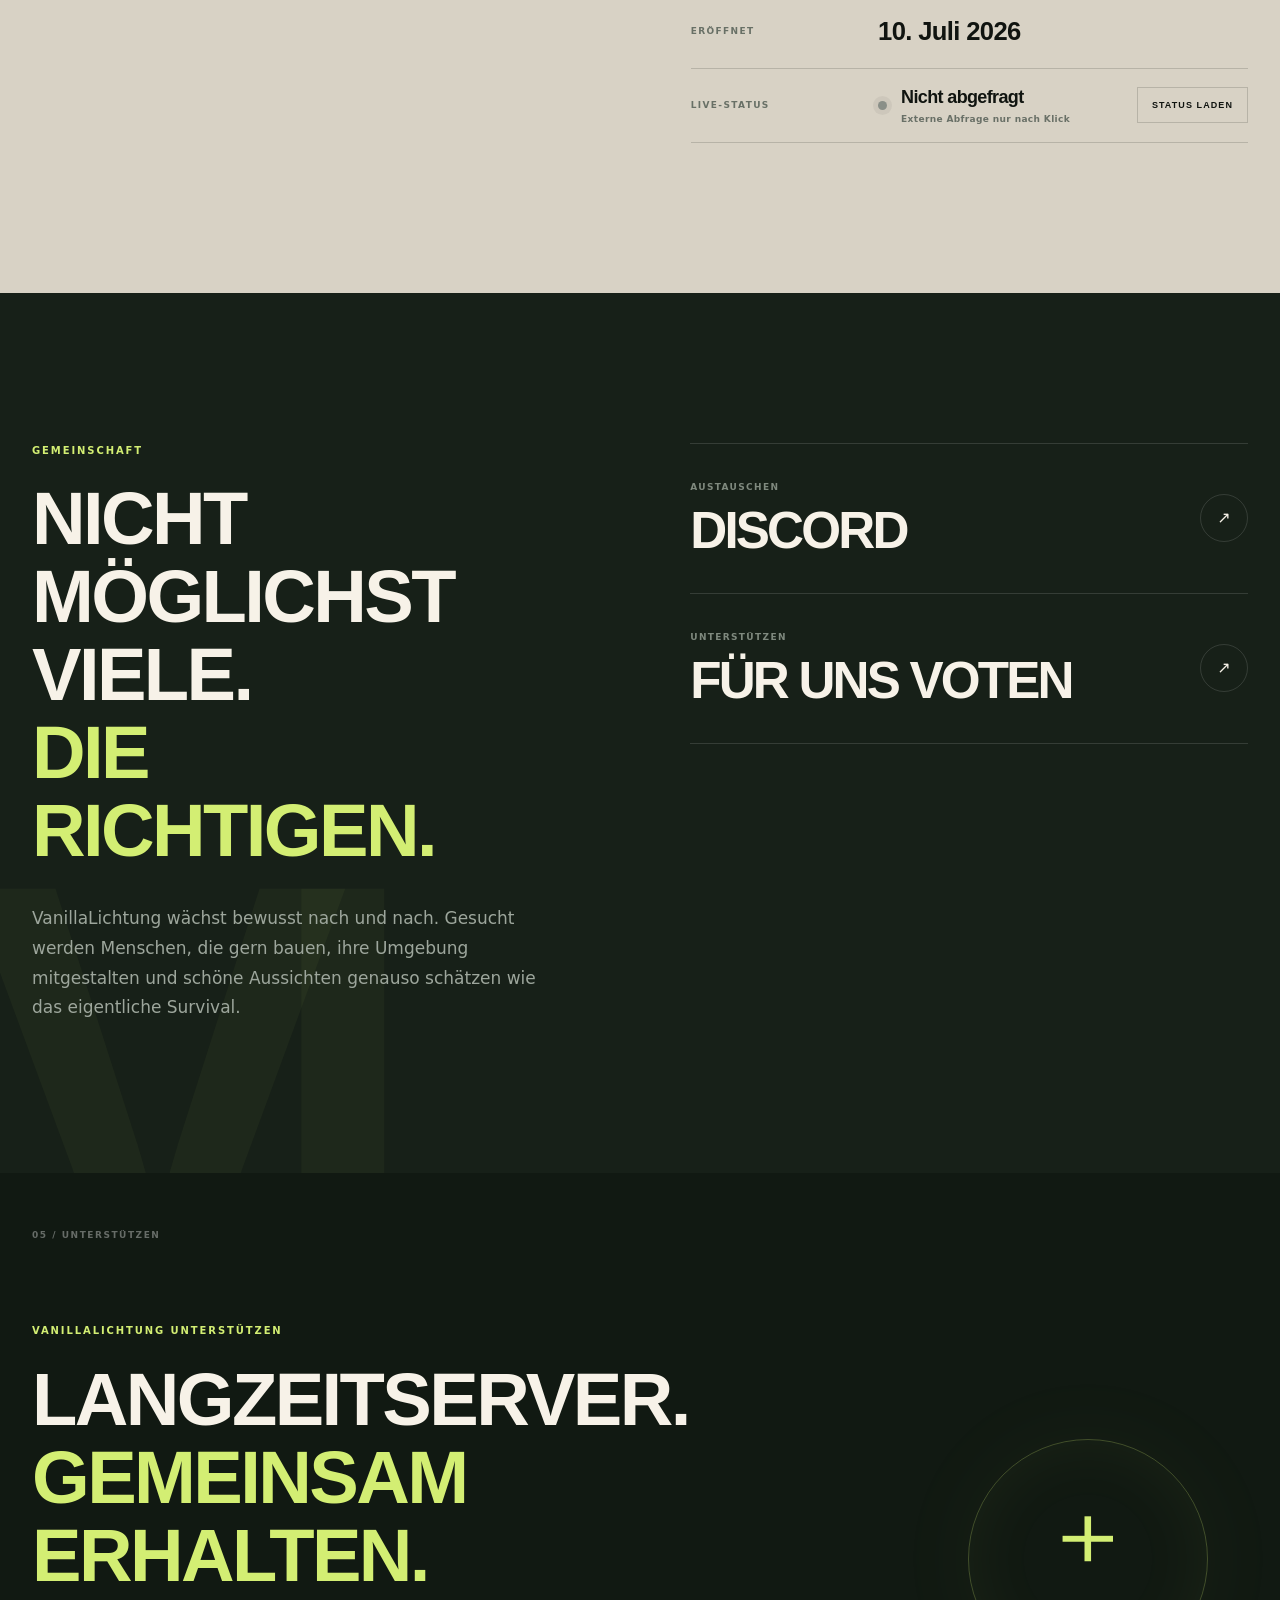
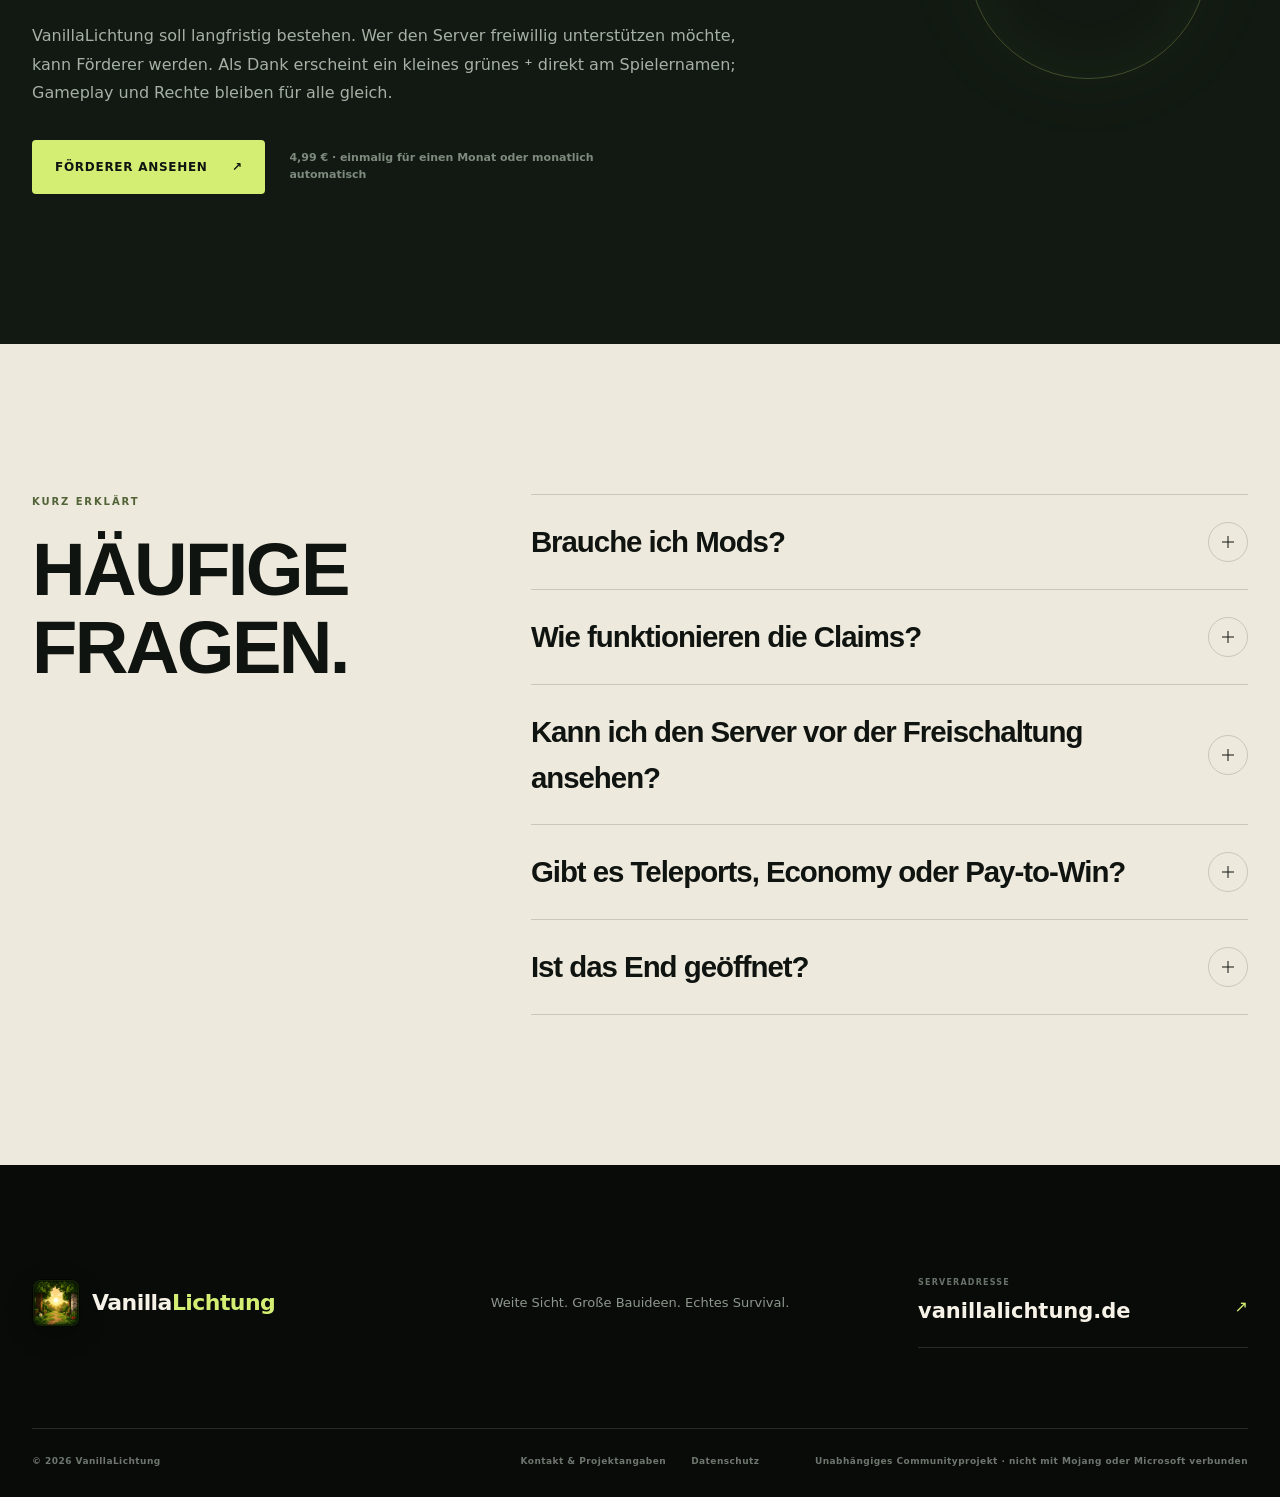
==== commit 12724633: "Add files via upload" ====
--- a/index.html
+++ b/index.html
@@ -86,7 +86,7 @@
         <div class="hero-spec hero-spec-primary">
           <span>Sichtweite</span><strong>32</strong><small>Chunks</small>
         </div>
-        <div class="hero-spec"><span>Version</span><strong>26.2</strong><small>Java</small></div>
+        <div class="hero-spec"><span>Version</span><strong>26.3</strong><small>Java</small></div>
         <div class="hero-spec"><span>Seit</span><strong>10.07.</strong><small>2026</small></div>
       </aside>
 
@@ -224,7 +224,7 @@
         <div class="join-panel-copy">
           <span class="eyebrow light">Dein nächster Schritt</span>
           <h2>Jetzt mitspielen.</h2>
-          <p>Java Edition · Version 26.2 · kein Modpack erforderlich</p>
+          <p>Java Edition · Version 26.3 · kein Modpack erforderlich</p>
         </div>
         <div class="join-address">
           <small>Serveradresse</small>
@@ -239,7 +239,7 @@
       <dl class="fact-table reveal">
         <div><dt>Adresse</dt><dd><button class="copy-address text-copy" type="button" data-copy="vanillalichtung.de">vanillalichtung.de <span>Kopieren</span></button></dd></div>
         <div><dt>Edition</dt><dd>Minecraft Java</dd></div>
-        <div><dt>Version</dt><dd>26.2</dd></div>
+        <div><dt>Version</dt><dd>26.3</dd></div>
         <div><dt>Spielmodus</dt><dd>Vanilla-nahes PvE-Survival</dd></div>
         <div><dt>Schwierigkeit</dt><dd>Schwer</dd></div>
         <div><dt>PvP</dt><dd>Deaktiviert</dd></div>
@@ -279,7 +279,7 @@
     <section class="faq section" aria-labelledby="faq-title">
       <div class="faq-heading reveal"><span class="eyebrow">Kurz erklärt</span><h2 id="faq-title">Häufige Fragen.</h2></div>
       <div class="faq-list">
-        <details class="reveal"><summary>Brauche ich Mods?<span aria-hidden="true"></span></summary><p>Nein. Ein normaler Minecraft-Java-Client in Version 26.2 reicht aus. Shader und Ressourcenpakete sind freiwillig.</p></details>
+        <details class="reveal"><summary>Brauche ich Mods?<span aria-hidden="true"></span></summary><p>Nein. Ein normaler Minecraft-Java-Client in Version 26.3 reicht aus. Shader und Ressourcenpakete sind freiwillig.</p></details>
         <details class="reveal"><summary>Wie funktionieren die Claims?<span aria-hidden="true"></span></summary><p>Du startest mit 30 Claim-Chunks. Für jeweils 90 Minuten tatsächliche Spielzeit erhältst du einen weiteren Claim-Chunk. Freunde können gezielt zu deinem Gebiet hinzugefügt werden.</p></details>
         <details class="reveal"><summary>Kann ich den Server vor der Freischaltung ansehen?<span aria-hidden="true"></span></summary><p>Ja. Jeder kann den Server betreten und sich am Spawn einen ersten Eindruck verschaffen. Nur der Start in die Survivalwelt benötigt die kurze Freischaltung.</p></details>
         <details class="reveal"><summary>Gibt es Teleports, Economy oder Pay-to-Win?<span aria-hidden="true"></span></summary><p>Nein. Es gibt keine Economy, keine Kits, kein <code>/home</code>, kein <code>/tpa</code> und keine kaufbaren Spielvorteile. Der optionale ⁺ Förderer-Status ergänzt nur ein kleines grünes ⁺ am Spielernamen; Gameplay und Rechte bleiben unverändert.</p></details>
--- a/styles.css
+++ b/styles.css
@@ -502,9 +502,9 @@
 .support-status { min-height: 24px; margin: 18px 0 0; color: #5e665c; font-size: 12px; font-weight: 700; }
 .support-status[data-type="error"] { color: #a1362a; }
 .support-status[data-type="success"] { color: #526f2f; }
-.support-trust { display: grid; gap: 1px; margin-top: 34px; background: var(--line-light); }
-.support-trust > div { display: grid; grid-template-columns: 30px 1fr; gap: 12px; padding: 18px; background: var(--paper); }
-.support-trust > div > span { display: grid; width: 24px; height: 24px; place-items: center; border-radius: 50%; background: #d9e8ae; color: #3c5622; font-size: 12px; font-weight: 900; }
+.support-trust { display: grid; gap: 1px; margin-top: 34px; background: rgba(26, 34, 19, .12); }
+.support-trust > div { display: grid; grid-template-columns: 34px 1fr; gap: 12px; padding: 18px; background: rgba(255, 255, 255, .06); }
+.support-trust > div > span { display: grid; width: 26px; height: 26px; place-items: center; border-radius: 50%; background: #d6e2cc; border: 1px solid #b7c7a8; color: #3d5c2a; font-size: 12px; font-weight: 900; }
 .support-trust p { margin: 0; }
 .support-trust strong, .support-trust small { display: block; }
 .support-trust strong { font-size: 12px; }
@@ -589,4 +589,11 @@
   width: 100%;
   justify-content: center;
   margin: 3px 0 10px;
-}
+  background: #bfd86b;
+  color: #151b10;
+  border-color: #bfd86b;
+}
+.support-checkout-button:hover {
+  background: #cbe47a;
+  border-color: #cbe47a;
+}
